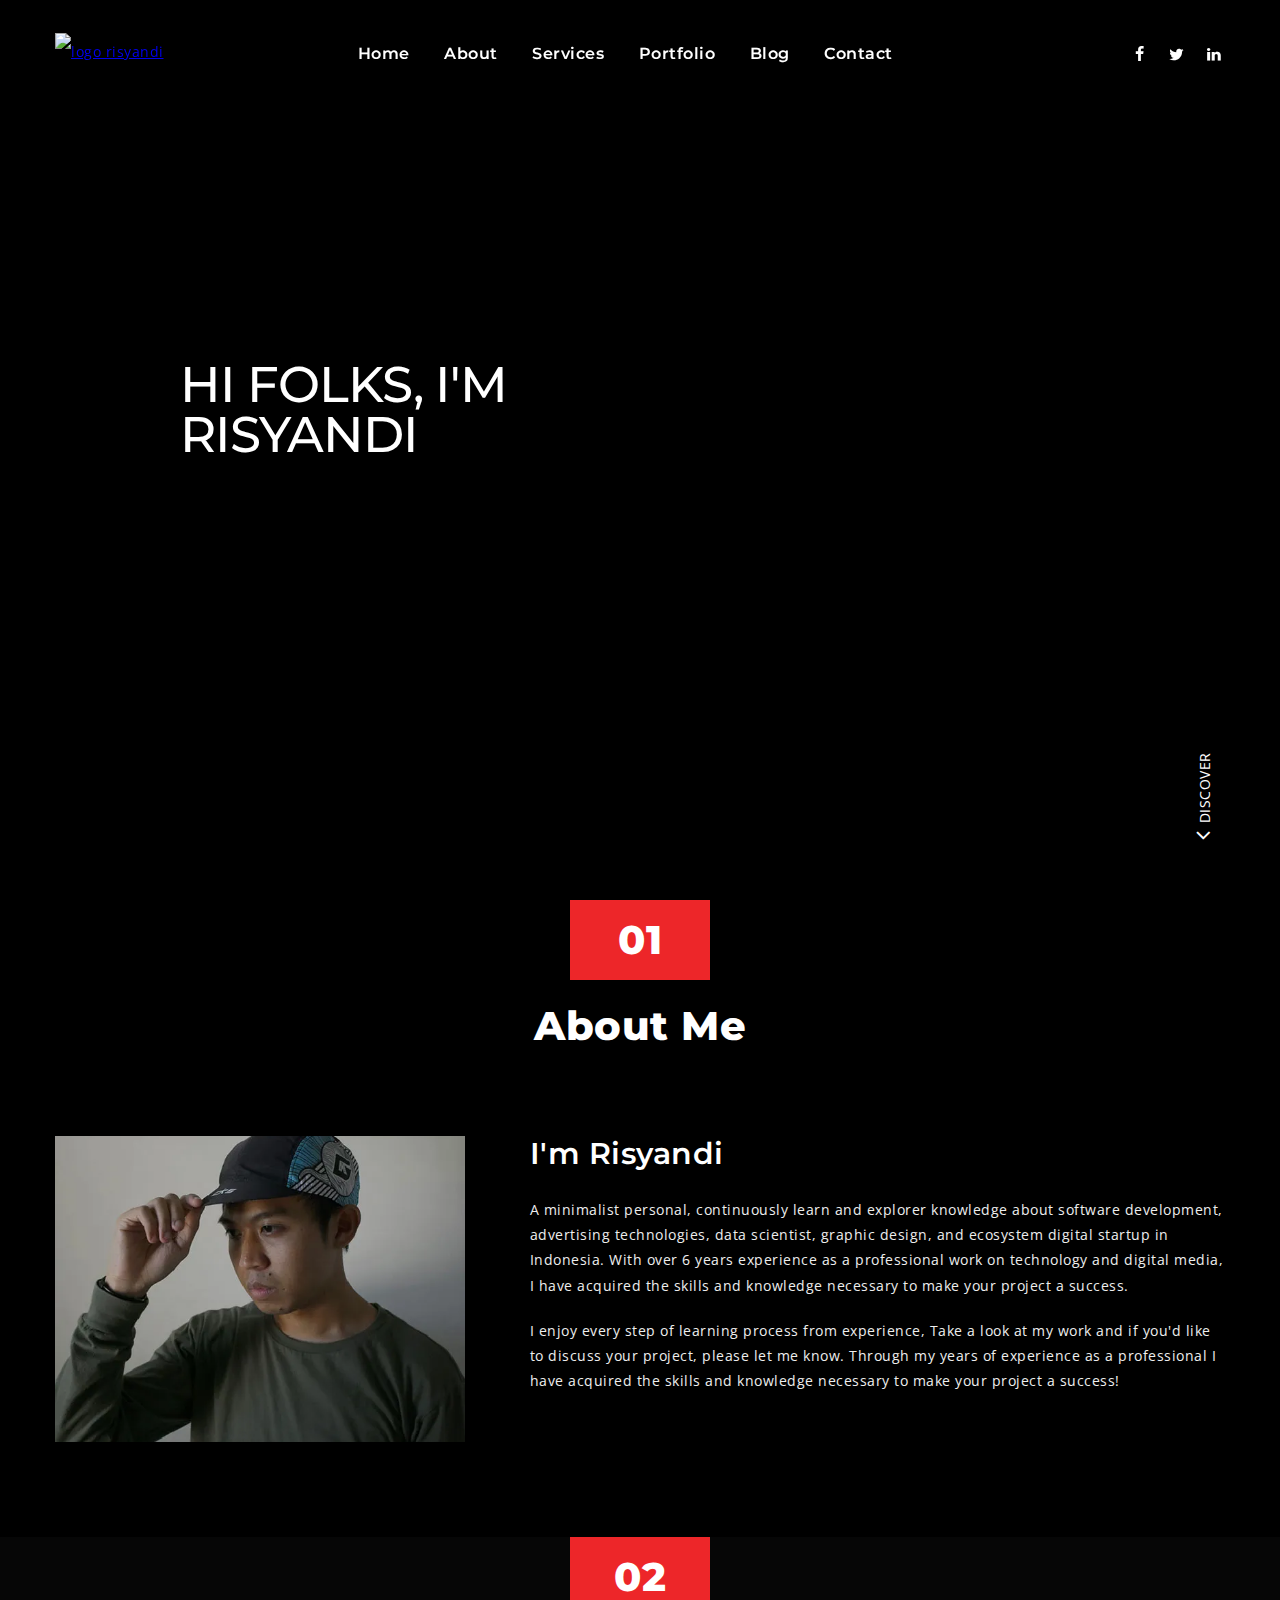
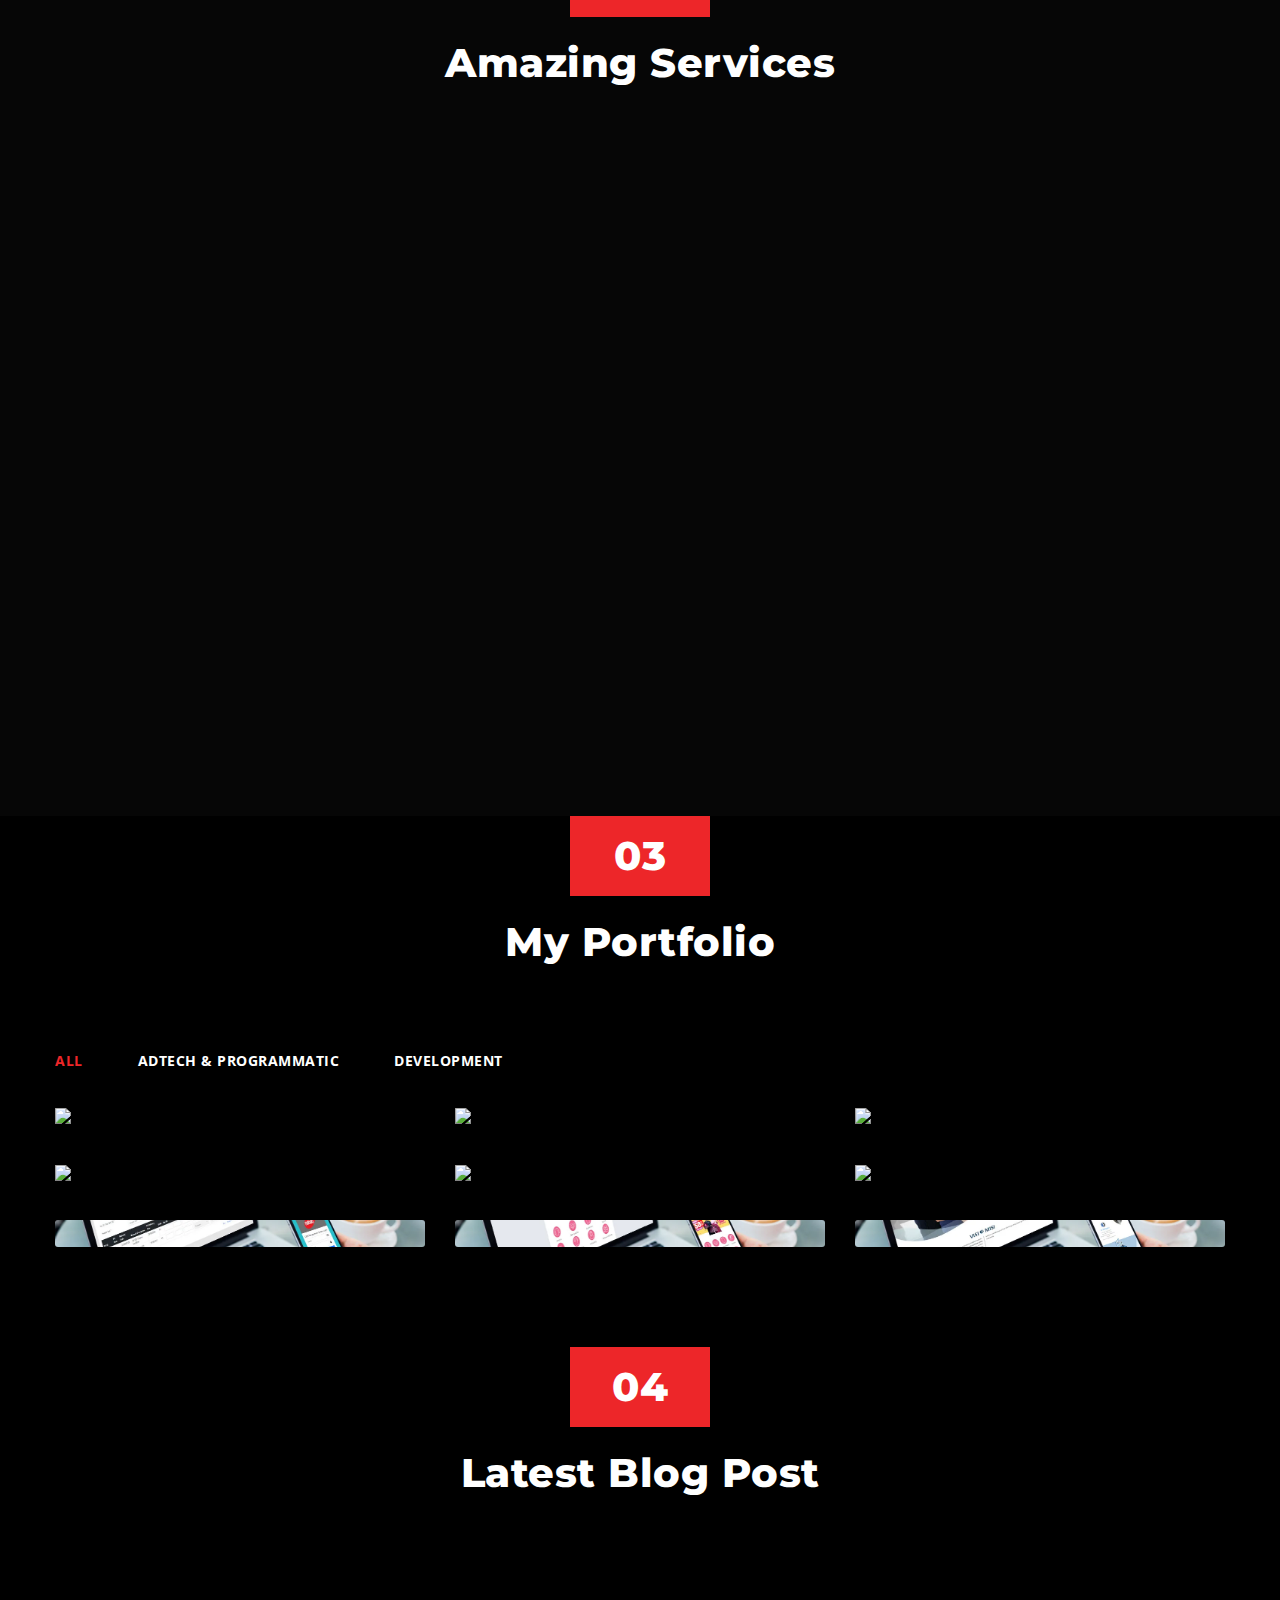
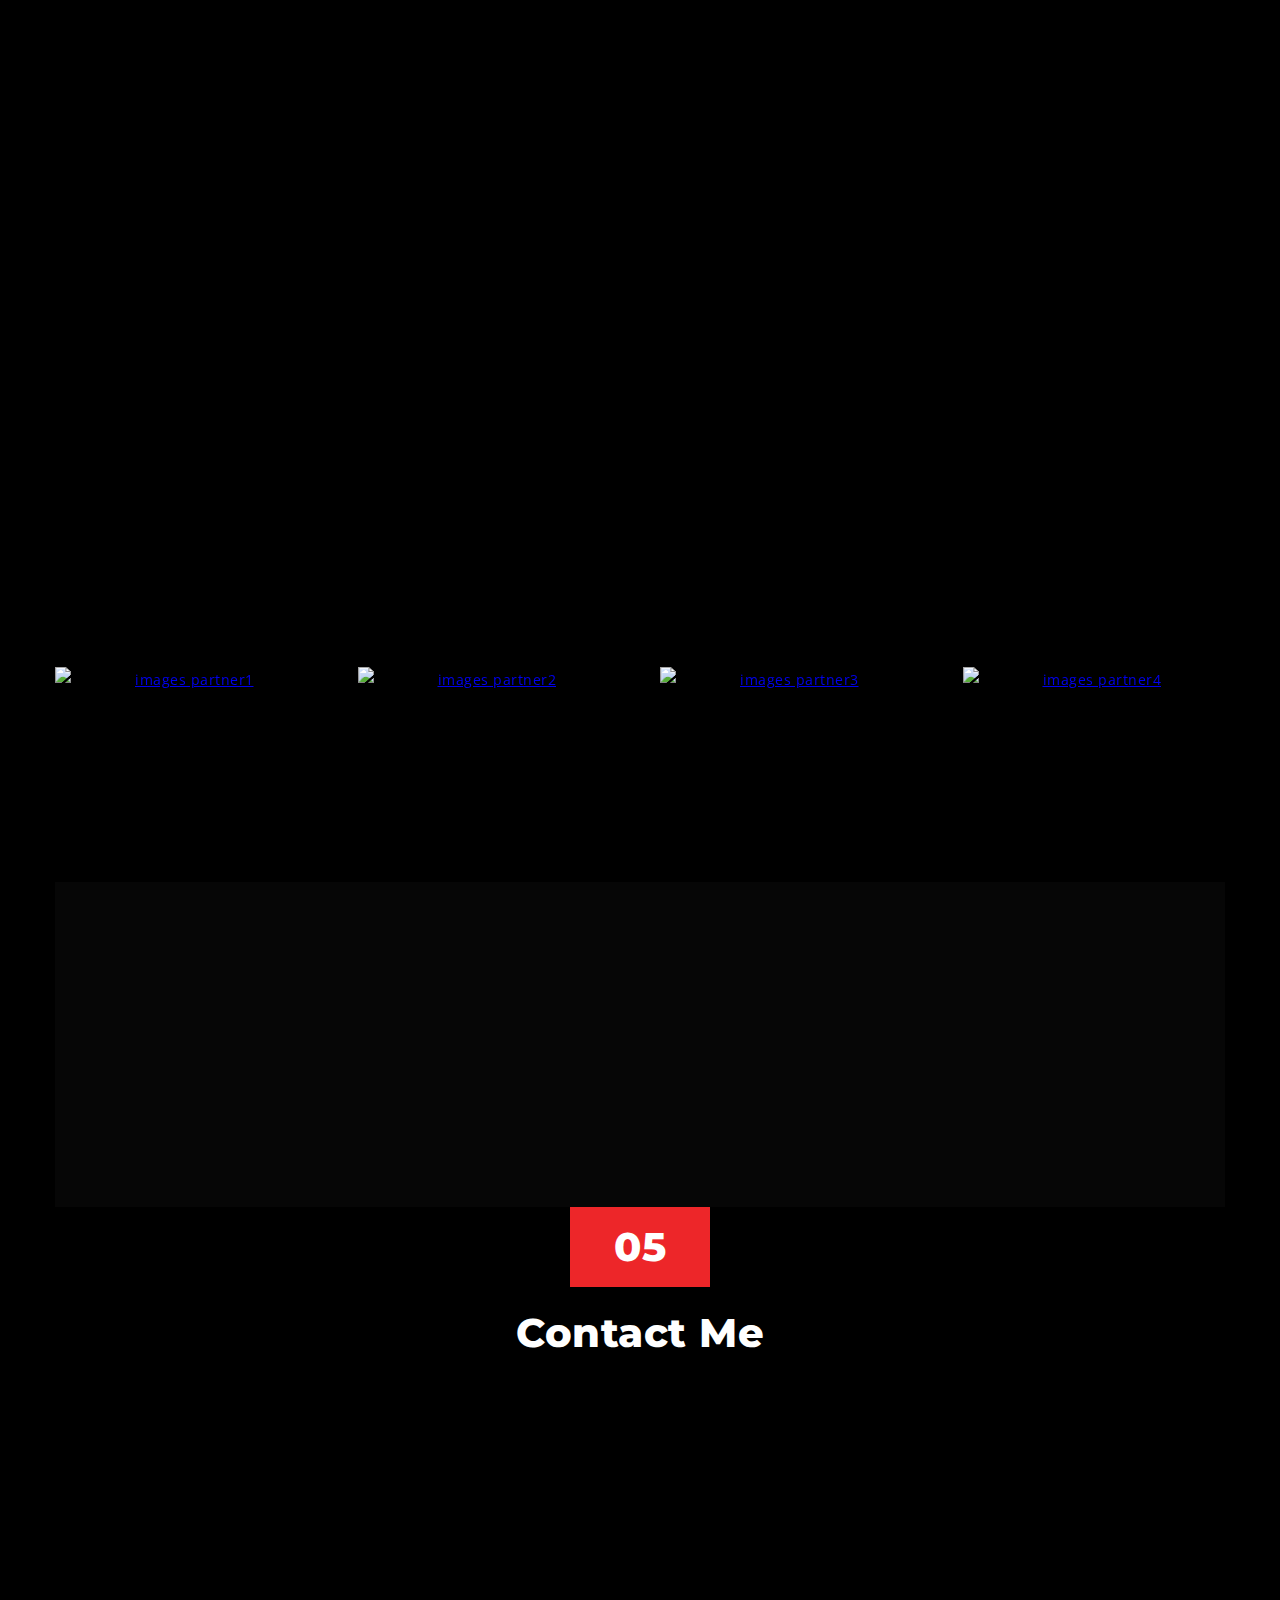
==== index.html @ f173ad94 "fix: adding backsound" ====
<!DOCTYPE html>
<html lang="en">

<head>
	<title>Risyandi | Software Engineer, Graphic Design And A Digital Nomad.</title>
	<!-- meta tags -->
	<meta name="author" content="Risyandi">
	<meta http-equiv="Content-Type" content="text/html; charset=utf-8" />
	<meta http-equiv="Content-Type" content="text/html; charset=ISO-8859-1">
	<meta content="IE=edge" http-equiv="X-UA-Compatible" />
	<meta content="width=device-width, inital-scale=1, minimum-scale=1, maximum-scale=5" name="viewport" />
	<meta content="Risyandi | Software Engineer, Graphic Design And A Digital Nomad." name="title" />
	<meta content="Risyandi a minimalist personal, tech enthusiast, and a digital nomads from indonesia"
		name="description" />
	<meta content="developer, web developer, risyandi, ris yandi, software engineer, front end developer, digital marketing expert, advertising operations, indonesia, professional expert, graphic design, photography" name="keywords" />
	<meta name="yandex-verification" content="2345f68659e89e4b" />
	<!-- meta facebook -->
	<meta property="og:url" content="https://risyandi.com" />
	<meta property="og:type" content="article" />
	<meta property="og:title" content="Risyandi | Software Engineer, Graphic Design And A Digital Nomad." />
	<meta property="og:description"
		content="Risyandi a minimalist personal, tech enthusiast, and a digital nomads from indonesia" />
	<meta property="og:image"
		content="https://images.pexels.com/photos/994605/pexels-photo-994605.jpeg?auto=compress&cs=tinysrgb&dpr=2&h=325&w=470" />
	<!-- meta twitter -->
	<meta name="twitter:card" content="summary_large_image">
	<meta name="twitter:site" content="@risyandi94">
	<meta name="twitter:creator" content="@risyandi94">
	<meta name="twitter:title" content="Risyandi | Software Engineer, Graphic Design And A Digital Nomad.">
	<meta name="twitter:description"
		content="Risyandi a minimalist personal, tech enthusiast, and a digital nomads from indonesia">
	<meta name="twitter:image"
		content="https://images.pexels.com/photos/994605/pexels-photo-994605.jpeg?auto=compress&cs=tinysrgb&dpr=2&h=325&w=470">
	<!-- external library -->
	<link rel="canonical" href="https://risyandi.com/" />
	<link rel='shortlink' href='https://risyandi.com/' />
	<link rel="shortcut icon" href="./img/logo/logo.webp" id="favicon-ico">
	<!-- global site tag (gtag.js) - google analytics -->
	<script async src="https://www.googletagmanager.com/gtag/js?id=UA-130117056-1"></script>
	<script>
		window.dataLayer = window.dataLayer || [];

		function gtag() {
			dataLayer.push(arguments);
		}
		gtag('js', new Date());
		gtag('config', 'UA-130117056-1');
	</script>
	<!-- styles -->
	<link
		href="https://fonts.googleapis.com/css?family=Montserrat:400,400i,500,500i,600,600i,700,700i,800,800i,900,900i&display=swap"
		rel="stylesheet preconnect" crossorigin>
	<link href="https://fonts.googleapis.com/css?family=Open+Sans:400,400i,600,600i,700,700i,800,800i&display=swap"
		rel="stylesheet preconnect" crossorigin>
	<link rel="stylesheet" href="main-pages/assets/owl-carousel/assets/owl.carousel.min.css" type="text/css">
	<link rel="stylesheet" type="text/css" href="css/plugins.css" />
	<link rel="stylesheet" type="text/css" href="css/style.css?v=1.1" />
</head>

<body>
	<!-- wrapper all -->
	<div class="edina_tm_wrapper_all">

		<!-- header -->
		<header class="edina_tm_header">
			<div class="edina_tm_navigation_wrap">
				<div class="container">
					<div class="navigation_inner">
						<div class="logo">
							<a class="dark_logo" href="#"><img src="img/logo/logo.webp" alt="logo risyandi" /></a>
						</div>
						<div class="nav_list_wrap">
							<div class="menu">
								<ul class="anchor_nav">
									<li><a href="#home">Home</a></li>
									<li><a href="#about">About</a></li>
									<li><a href="#services">Services</a></li>
									<li><a href="#portfolio">Portfolio</a></li>
									<li><a href="#blog">Blog</a></li>
									<li><a href="#contact">Contact</a></li>
								</ul>
							</div>
							<div class="social_icons_wrap">
								<ul>
									<li><a href="https://boboko.page.link/KPM8" target="_blank" rel="noopener"><i
												class="xcon-facebook"></i></a></li>
									<li><a href="https://boboko.page.link/ey3j" target="_blank" rel="noopener"><i
												class="xcon-twitter"></i></a></li>
									<li><a href="https://boboko.page.link/oySD" target="_blank" rel="noopener"><i
												class="xcon-linkedin"></i></a></li>
								</ul>
							</div>
						</div>
						<div class="edina_tm_trigger">
							<div class="hamburger hamburger--collapse-r">
								<div class="hamburger-box">
									<div class="hamburger-inner"></div>
								</div>
							</div>
						</div>
					</div>
				</div>
			</div>
			<div class="edina_tm_mobile_menu_wrap">
				<div class="mob_menu">
					<ul class="anchor_nav">
						<li><a href="#home">Home</a></li>
						<li><a href="#about">About</a></li>
						<li><a href="#services">Services</a></li>
						<li><a href="#portfolio">Portfolio</a></li>
						<li><a href="#blog">Blog</a></li>
						<li><a href="#contact">Contact</a></li>
					</ul>
				</div>
			</div>
		</header>

		<!-- content -->
		<div class="edina_tm_content">

			<!-- hero -->
			<div class="edina_tm_section" id="home">
				<div class="edina_tm_hero_header">
					<div class="edina_tm_universal_box_wrap">
						<div class="bg_wrap">
							<div class="overlay_image hero jarallax" data-speed="0"></div>
							<div class="overlay_video"></div>
							<div class="overlay_color hero"></div>
						</div>
						<div class="content hero">
							<div class="container hero">
								<div class="hero_title">
									<p class="first">Hi folks, I'm Risyandi<br /><span
											class="edina_tm_animation_text_word"></span></p>
								</div>
							</div>
							<div class="edina_tm_discover_wrap anchor">
								<span>
									<a href="#about">Discover</a>
								</span>
							</div>
						</div>
					</div>
				</div>
			</div>

			<!-- about -->
			<div class="edina_tm_section" id="about">
				<div class="container">
					<div class="edina_tm_main_title_holder_wrap about">
						<div class="number_wrap">
							<span>01</span>
						</div>
						<div class="title_wrap">
							<span>About Me</span>
						</div>
					</div>
					<div class="edina_tm_about_wrap homepage_second">
						<div class="author_wrap">
							<div class="leftbox"></div>
							<div class="rightbox">
								<div class="name_holder">
									<h3>I'm Risyandi</h3>
								</div>
								<div class="definition">
									<p>A minimalist personal, continuously learn and
										explorer knowledge
										about software development, advertising technologies, data scientist, 									graphic design, and ecosystem digital startup in Indonesia. With over 6 years
										experience as a professional work on technology and digital media, I have
										acquired the skills and knowledge necessary to make your project a success.</p>
									<p>I enjoy every step of learning process from experience, Take a look at my work
										and if you'd like to discuss your project, please let me know. Through my years
										of experience as a professional I have acquired the skills
										and knowledge necessary to make your project a success!</p>
								</div>
								<div class="sharebox">
									<ul>
										<li class="wow fadeIn" data-wow-duration="1.2s"><span>Connect:</span></li>
										<li class="wow fadeIn" data-wow-duration="1.2s" data-wow-delay="0.2s"><a
												href="https://boboko.page.link/KPM8" target="_blank" rel="noopener"><i
													class="xcon-facebook"></i></a></li>
										<li class="wow fadeIn" data-wow-duration="1.2s" data-wow-delay="0.4s"><a
												href="https://boboko.page.link/ey3j" target="_blank" rel="noopener"><i
													class="xcon-twitter"></i></a></li>
										<li class="wow fadeIn" data-wow-duration="1.2s" data-wow-delay="0.6s"><a
												href="https://boboko.page.link/oySD" target="_blank" rel="noopener"><i
													class="xcon-linkedin"></i></a></li>
										<li class="wow fadeIn" data-wow-duration="1.2s" data-wow-delay="0.8s"><a
												href="https://boboko.page.link/EBMe" target="_blank" rel="noopener"><i
													class="xcon-instagram"></i></a></li>
									</ul>
								</div>
							</div>
						</div>
					</div>
				</div>
			</div>

			<!-- service -->
			<div class="edina_tm_section" id="services">
				<div class="edina_tm_services_total_wrap">
					<div class="container">
						<div class="edina_tm_main_title_holder_wrap">
							<div class="number_wrap">
								<span>02</span>
							</div>
							<div class="title_wrap">
								<span>Amazing Services</span>
							</div>
						</div>
						<div class="edina_tm_services_wrap">
							<div class="edina_tm_list_wrap" data-column="3" data-space="70">
								<ul class="total">
									<li class="wow fadeIn" data-wow-duration="1.2s">
										<div class="inner_list">
											<div class="service_icon">
												<img class="svg" src="img/svg/camera-diaphragm.svg" alt="icon camera" />
											</div>
											<div class="service_title">
												<h3>Photography</h3>
											</div>
											<div class="service_definition">
												<p>Photography is a kind of virtual reality, and it helps if you can
													create the illusion of being in an interesting world...</p>
											</div>
											<span class="first"></span>
											<span class="second"></span>
										</div>
									</li>
									<li class="wow fadeIn" data-wow-duration="1.2s" data-wow-delay="0.2s">
										<div class="inner_list">
											<div class="service_icon">
												<img class="svg" src="img/svg/new-tab.svg" alt="icon development" />
											</div>
											<div class="service_title">
												<h3>Website Development & Design</h3>
											</div>
											<div class="service_definition">
												<p>Web development & design is a similar process of creation, with the
													intention of
													presenting the content on electronic web pages...</p>
											</div>
											<span class="first"></span>
											<span class="second"></span>
										</div>
									</li>
									<li class="wow fadeIn" data-wow-duration="1.2s" data-wow-delay="0.4s">
										<div class="inner_list">
											<div class="service_icon">
												<img class="svg" src="img/svg/layers.svg" alt="icon adtech" />
											</div>
											<div class="service_title">
												<h3>AdTech & Programmatic Specialist</h3>
											</div>
											<div class="service_definition">
												<p>Programmatic advertising is the automated buying and selling of
													online advertising. This automation makes transactions efficient and
													more effective...</p>
											</div>
											<span class="first"></span>
											<span class="second"></span>
										</div>
									</li>
									<li class="wow fadeIn" data-wow-duration="1.2s" data-wow-delay="0.6s">
										<div class="inner_list">
											<div class="service_icon">
												<img class="svg" src="img/svg/share.svg" alt="icon socmed" />
											</div>
											<div class="service_title">
												<h3>Social Media Management</h3>
											</div>
											<div class="service_definition">
												<p>Social media is the collective of online communications channels
													dedicated to content-sharing and collaboration.</p>
											</div>
											<span class="first"></span>
											<span class="second"></span>
										</div>
									</li>
									<li class="wow fadeIn" data-wow-duration="1.2s" data-wow-delay="0.8s">
										<div class="inner_list">
											<div class="service_icon">
												<img class="svg" src="img/svg/adobe-illustrator.svg"
													alt="icon design graphic" />
											</div>
											<div class="service_title">
												<h3>Graphic Design</h3>
											</div>
											<div class="service_definition">
												<p>Graphic Design is the process of visual communication and problem-solving through the use of typography, photography, iconography and illustration.</p>
											</div>
											<span class="first"></span>
											<span class="second"></span>
										</div>
									</li>
									<li class="wow fadeIn" data-wow-duration="1.2s" data-wow-delay="1s">
										<div class="inner_list">
											<div class="service_icon">
												<img class="svg" src="img/svg/seo-performance-marketing-graphic.svg"
													alt="icon digital marketing" />
											</div>
											<div class="service_title">
												<h3>Digital Marketing</h3>
											</div>
											<div class="service_definition">
												<p>Digital marketing is the component of marketing that utilizes
													internet and online based digital technologies such as digital media
													and platforms to promote products and services.</p>
											</div>
											<span class="first"></span>
											<span class="second"></span>
										</div>
									</li>
								</ul>
							</div>
						</div>
					</div>
				</div>
			</div>

			<!-- portfolio -->
			<div class="edina_tm_section" id="portfolio">
				<div class="container">
					<div class="edina_tm_portfolio_wrap">
						<div class="edina_tm_main_title_holder_wrap portfolio">
							<div class="number_wrap">
								<span>03</span>
							</div>
							<div class="title_wrap">
								<span>My Portfolio</span>
							</div>
						</div>
						<ul class="edina_tm_portfolio_filter">
							<li><a href="#" class="current" data-filter="*">All</a></li>
							<li><a href="#" data-filter=".adtech">Adtech & Programmatic</a></li>
							<li><a href="#" data-filter=".development">Development</a></li>
						</ul>
						<ul class="edina_tm_portfolio_list gallery_zoom">
							<li class="development">
								<div class="list_inner">
									<div class="image_wrap">
										<img src="img/portfolio/600x600.webp" alt="portfolio 1" />
										<div class="main_image"></div>
									</div>
									<div class="definition_portfolio">
										<span class="first"><a class="zoom" href="img/portfolio/1.webp">Website Revamp - Bolalob.com</a></span>
										<span class="second">Bolalob.com adalah sebuah media komunitas yang membahas
											secara tuntas semua yang berhubungan dengan Futsal. </span>
									</div>
								</div>
							</li>
							<li class="development">
								<div class="list_inner">
									<div class="image_wrap">
										<img src="img/portfolio/600x600.webp" alt="fortopolio 2" />
										<div class="main_image"></div>
									</div>
									<div class="definition_portfolio">
										<span class="first"><a class="zoom" href="img/portfolio/2.webp">Website Company Profile - GVM Networks
												</a></span>
										<span class="second">GVM Networks is a community-based media organization that
											produce news and entertainment content in Indonesia.</span>
									</div>
								</div>
							</li>
							<li class="development">
								<div class="list_inner">
									<div class="image_wrap">
										<img src="img/portfolio/600x600.webp" alt="fortopolio 3" />
										<div class="main_image"></div>
									</div>
									<div class="definition_portfolio">
										<span class="first"><a class="zoom" href="img/portfolio/3.webp">Gamification GedeinOpini - Opini.com
												</a></span>
										<span class="second">Opini.id bikin kampanye “Gedein Opini” buat menarik
											perhatian anak muda agar gunakan hak pilih pada Pemilu 2019 yang berlangsung
											serentak 17 April 2019.</span>
									</div>
								</div>
							</li>
							<li class="development">
								<div class="list_inner">
									<div class="image_wrap">
										<img src="img/portfolio/600x600.webp" alt="fortopolio 4" />
										<div class="main_image"></div>
									</div>
									<div class="definition_portfolio">
										<span class="first"><a class="zoom" href="img/portfolio/4.webp">Gamification Kabinetijen - Opini.com</a></span>
										<span class="second">Kabinetijen di Opini.id yang mengajak netizen (warganet)
											untuk menyusun kabinet bayangan versi mereka sendiri</span>
									</div>
								</div>
							</li>
							<li class="adtech">
								<div class="list_inner">
									<div class="image_wrap">
										<img src="img/portfolio/600x600.webp" alt="fortopolio 5" />
										<div class="main_image"></div>
									</div>
									<div class="definition_portfolio">
										<span class="first"><a class="zoom" href="img/portfolio/5.webp">Adtech &
												Programmatic - Liputan6.com</a></span>
										<span class="second">Liputan6.com merupakan situs yang menyajikan beraneka ragam
											informasi pilihan bagi para penggunanya.</span>
									</div>
								</div>
							</li>
							<li class="adtech">
								<div class="list_inner">
									<div class="image_wrap">
										<img src="img/portfolio/600x600.webp" alt="fortopolio 6" />
										<div class="main_image"></div>
									</div>
									<div class="definition_portfolio">
										<span class="first"><a class="zoom" href="img/portfolio/6.webp">Adtech &
												Programmatic - Vidio.com</a></span>
										<span class="second">Vidio.com adalah layanan video streaming dengan berbagai
											konten tv streaming, film, sinetron, original series dan olahraga seperti
											Liga 1, Champions serta Eropa.</span>
									</div>
								</div>
							</li>
							<li class="development">
								<div class="list_inner">
									<div class="image_wrap">
										<img src="img/portfolio/600x600.webp" alt="fortopolio 7" />
										<div class="main_image"></div>
									</div>
									<div class="definition_portfolio">
										<span class="first"><a class="zoom" href="img/portfolio/7.webp">Website Application OEM System - Nabati Group</a></span>
										<span class="second">OEM System adalah sistem informasi yang dipakai di lingkungan internal perusahaan nabati, dimana sistem terintegrasi dengan SAP.</span>
									</div>
								</div>
							</li>
							<li class="development">
								<div class="list_inner">
									<div class="image_wrap">
										<img src="img/portfolio/600x600.webp" alt="fortopolio 8" />
										<div class="main_image"></div>
									</div>
									<div class="definition_portfolio">
										<span class="first"><a class="zoom" href="img/portfolio/8.webp">Website Revamp - Rabbani.id</a></span>
										<span class="second">Rabbani.id adalah e-commerce yang dikelola oleh rabbani yang menjual berbagai macam busana muslim dengan tagline Professor Kerudung Indonesia.</span>
									</div>
								</div>
							</li>
							<li class="development">
								<div class="list_inner">
									<div class="image_wrap">
										<img src="img/portfolio/600x600.webp" alt="fortopolio 9" />
										<div class="main_image"></div>
									</div>
									<div class="definition_portfolio">
										<span class="first"><a class="zoom" href="img/portfolio/9.webp">Website Application - Karlo.id</a></span>
										<span class="second">Karlo menciptakan ekosistem logistik digital dengan menggunakan teknologi dan data sebagai solusi cerdas yang inovatif, mengembangkan aplikasi web dan seluler.</span>
									</div>
								</div>
							</li>
						</ul>
					</div>
				</div>
			</div>

			<!-- blog -->
			<div class="edina_tm_section" id="blog">
				<div class="edina_tm_news_wrap">
					<div class="container">
						<div class="edina_tm_main_title_holder_wrap news">
							<div class="number_wrap">
								<span>04</span>
							</div>
							<div class="title_wrap">
								<span>Latest Blog Post</span>
							</div>
						</div>
						<div class="edina_tm_list_wrap blog_list" data-column="3" data-space="30">
							<ul class="owl-carousel owl-carousel-news owl-theme">
								<div class="news_carousel">
									<li class="wow fadeInUp" data-wow-duration="1.2s">
										<div class="inner_list">
											<div class="image_wrap">
												<img class="small" src="img/blog/1.webp" alt="images blog small" />
												<img class="big" src="img/blog/1170x450.webp" alt="images blog big" />
												<div class="news_image" data-url="img/blog/1.webp"></div>
												<a class="link_news"
													href="https://medium.com/@Risyandi/memblok-iklan-pada-aplikasi-dekstop-spotify-27245cf8cf17"></a>
											</div>
											<div class="definitions_wrap">
												<div class="date_wrap">
													<p>September 30, 2018 <a
															href="https://medium.com/@Risyandi/memblok-iklan-pada-aplikasi-dekstop-spotify-27245cf8cf17">Tips
															& Trik</a></p>
												</div>
												<div class="title_holder">
													<h3><a
															href="https://medium.com/@Risyandi/memblok-iklan-pada-aplikasi-dekstop-spotify-27245cf8cf17">#1
															| Tips & Trick — Blokir Iklan Pada Aplikasi Spotify</a>
													</h3>
												</div>
												<div class="definition">
													<p>Jika anda penikmat musik digital mungkin tidak akan asing lagi
														dengan
														beberapa aplikasi musik sesuai permintaan (Music on-demand)
														terkenal
														seperti (Soundcloud, Reverbnation, Joox dan Spotify)...</p>
												</div>
												<div class="edina_tm_popup_share_wrap">
													<ul>
														<li><a href="#">Facebook</a></li>
														<li><a href="#">Twitter</a></li>
														<li><a href="#">Linkedin</a></li>
														<li><a href="#">Behance</a></li>
													</ul>
												</div>
												<div class="read_more">
													<a
														href="https://medium.com/@Risyandi/memblok-iklan-pada-aplikasi-dekstop-spotify-27245cf8cf17"><span>Read
															More</span></a>
												</div>
											</div>
										</div>
									</li>
								</div>
								<div class="news_carousel">
									<li class="wow fadeInUp" data-wow-duration="1.2s" data-wow-delay="0.2s">
										<div class="inner_list">
											<div class="image_wrap">
												<img class="small" src="img/blog/2.webp" alt="images blog small" />
												<img class="big" src="img/blog/1170x450.webp" alt="images blog big" />
												<div class="news_image" data-url="img/blog/2.webp"></div>
												<a class="link_news"
													href="https://medium.com/@Risyandi/peran-adops-ads-operations-di-industri-iklan-digital-48a1704fb3f2"></a>
											</div>
											<div class="definitions_wrap">
												<div class="date_wrap">
													<p>November 20, 2017 <a
															href="https://medium.com/@Risyandi/peran-adops-ads-operations-di-industri-iklan-digital-48a1704fb3f2">Adtech</a>
													</p>
												</div>
												<div class="title_holder">
													<h3><a
															href="https://medium.com/@Risyandi/peran-adops-ads-operations-di-industri-iklan-digital-48a1704fb3f2">#1
															| Adtech — Peran Adops (Advertising Operations) Di Industri
															Iklan Digital</a>
													</h3>
												</div>
												<div class="definition">
													<p>Membahas tentang peran, Peran adalah sebuah pandangan mengenai
														bagaimana kita seharusnya bertindak dalam situasi tertentu.
														Peran
														ada di setiap kehidupan sehari-hari kita...</p>
												</div>
												<div class="edina_tm_popup_share_wrap">
													<ul>
														<li><a href="#">Facebook</a></li>
														<li><a href="#">Twitter</a></li>
														<li><a href="#">Linkedin</a></li>
														<li><a href="#">Behance</a></li>
													</ul>
												</div>
												<div class="read_more">
													<a
														href="https://medium.com/@Risyandi/peran-adops-ads-operations-di-industri-iklan-digital-48a1704fb3f2"><span>Read
															More</span></a>
												</div>
											</div>
										</div>
									</li>
								</div>
								<div class="news_carousel">
									<li class="wow fadeInUp" data-wow-duration="1.2s" data-wow-delay="0.4s">
										<div class="inner_list">
											<div class="image_wrap">
												<img class="small" src="img/blog/3.webp" alt="images blog small" />
												<img class="big" src="img/blog/1170x450.webp" alt="images blog big" />
												<div class="news_image" data-url="img/blog/3.webp"></div>
												<a class="link_news"
													href="https://medium.com/@Risyandi/1-fundamentals-algoritma-tokenize-string-17829b5f2543"></a>
											</div>
											<div class="definitions_wrap">
												<div class="date_wrap">
													<p>January 15, 2020 <a
															href="https://medium.com/@Risyandi/1-fundamentals-algoritma-tokenize-string-17829b5f2543">Algoritma</a>
													</p>
												</div>
												<div class="title_holder">
													<h3><a
															href="https://medium.com/@Risyandi/1-fundamentals-algoritma-tokenize-string-17829b5f2543">#1
															| Fundamentals Algoritma — Tokenize String</a></h3>
												</div>
												<div class="definition">
													<p>Pada artikel ini saya akan membahas tentang fundamentals cara
														membuat
														algoritma Tokenize String, menggunakan bahasa scripting yaitu
														Javascript...</p>
												</div>
												<div class="edina_tm_popup_share_wrap">
													<ul>
														<li><a href="#">Facebook</a></li>
														<li><a href="#">Twitter</a></li>
														<li><a href="#">Linkedin</a></li>
														<li><a href="#">Behance</a></li>
													</ul>
												</div>
												<div class="read_more">
													<a
														href="https://medium.com/@Risyandi/1-fundamentals-algoritma-tokenize-string-17829b5f2543"><span>Read
															More</span></a>
												</div>
											</div>
										</div>
									</li>
								</div>
							</ul>
						</div>
					</div>
				</div>
			</div>

			<!-- partner -->
			<div class="edina_tm_section" id="partner">
				<div class="edina_tm_partners_wrap_total">
					<div class="edina_tm_universal_box_wrap">
						<div class="bg_wrap">
							<div class="overlay_image partners jarallax" data-speed="0"></div>
							<div class="overlay_color partners"></div>
						</div>
						<div class="content partners">
							<div class="container">
								<div class="edina_tm_partners_wrap">
									<ul class="owl-carousel">
										<li class="item">
											<a href="https://wistaramedia.com/" target="_blank" rel="noopener noreferrer">
												<img src="img/partners/1.webp" alt="images partner1" />
											</a>
										</li>
										<li class="item">
											<a href="http://ngarsa.com/" target="_blank" rel="noopener noreferrer">
												<img src="img/partners/2.webp" alt="images partner2" />
											</a>
										</li>
										<li class="item">
											<a href="http://populify.com/" target="_blank" rel="noopener noreferrer">
												<img src="img/partners/3.webp" alt="images partner3" />
											</a>
										</li>
										<li class="item">
											<a href="#" target="_blank" rel="noopener noreferrer">
												<img src="img/partners/4.webp" alt="images partner4" />
											</a>
										</li>
									</ul>
								</div>
							</div>
						</div>
					</div>
				</div>
			</div>

			<!-- work together -->
			<div class="edina_tm_section" id="work_together">
				<div class="container">
					<div class="edina_tm_work_together_total">
						<div class="edina_tm_work_together_wrap">
							<h3 class="wow fadeIn" data-wow-duration="1.2s">Let's work together</h3>
							<p class="wow fadeIn" data-wow-duration="1.2s" data-wow-delay="0.2s">Out believe has request
								not how comfort evident. Up delight cousins we feeling minutes. Genius has looked end
								piqued spring.</p>
							<!-- <div class="invite wow fadeIn" data-wow-duration="1.2s" data-wow-delay="0.4s">
								<a href="mailto:hello@risyandi.com">Send Message</a>
							</div> -->
						</div>
					</div>
				</div>
			</div>

			<!-- contact -->
			<div class="edina_tm_section" id="contact">
				<div class="edina_tm_main_title_holder_wrap contact">
					<div class="number_wrap">
						<span>05</span>
					</div>
					<div class="title_wrap">
						<span>Contact Me</span>
					</div>
				</div>
				<div class="edina_tm_contact_wrap">
					<div class="short_info">
						<div class="container">
							<div class="subtitle">
								<p class="wow fadeIn" data-wow-duration="1.2s">Any question? Reach out to me and I will
									get back to you shortly.</p>
							</div>
						</div>
					</div>
					<div class="main_input_wrap">
						<form action="https://mailthis.to/hello@risyandi.com" method="POST" encType="multipart/form-data">
							<div class="returnmessage"
								data-success="Your message has been received, We will contact you soon."></div>
							<div class="empty_notice"><span>Please Fill Required Fields</span></div>
							<div class="wrap wow fadeIn" data-wow-duration="1.2s" data-wow-delay="0.2s">
								<label for="name">
									Name
									<input id="name" type="text" class="form-control" id='full-name' name="name"
										required placeholder="Enter your full name here">
								</label>
							</div>
							<div class="wrap wow fadeIn" data-wow-duration="1.2s" data-wow-delay="0.4s">
								<label for="email">
									email
									<input id="email" type="email" class="form-control" id='email' name="_replyto"
										required placeholder="Enter your email here">
								</label>
							</div>
							<div class="wrap wow fadeIn" data-wow-duration="1.2s" data-wow-delay="0.6s">
								<label for="message">
									message
									<textarea class="form-control" name="message" placeholder="Enter your message here"
										required></textarea>
								</label>
							</div>
							<input type="submit" id="send-message-yes" class="submit-button" value="Send"
								style="display: none;">
							<div class="edina_tm_button wow fadeIn" data-wow-duration="1.2s" data-wow-delay="0.8s">
								<a id="send_message" class="send-message" href="#send-message-yes">Send Message</a>
							</div>
						</form>
					</div>
				</div>
			</div>

			<!-- footer -->
			<div class="edina_tm_section">
				<div class="edina_tm_footer_wrap">
					<p class="wow fadeIn" data-wow-duration="1.2s">&copy; Copyright <span class="year-footer"></span>. Created by<a href="#">
							Risyandi</a></p>

				</div>
			</div>

			<!-- backsound -->
			<audio autoplay="true" src="background_sound.mp3"> 
			</audio>

		</div>

		<!-- backto top -->
		<div class="edina_tm_to_top_wrap">
			<a href="#">Back To Top</a>
		</div>

	</div>

	<!-- scripts -->
	<script src="https://ajax.googleapis.com/ajax/libs/jquery/3.5.1/jquery.min.js"
		integrity="sha256-9/aliU8dGd2tb6OSsuzixeV4y/faTqgFtohetphbbj0=" crossorigin="anonymous"></script>
	<script src="main-pages/assets/owl-carousel/owl.carousel.min.js"></script>
	<script src="js/plugins.js"></script>
	<script src="js/init.js?v=1.1"></script>

</body>

</html>
---- css/plugins.css ----
/*
This file is made by Marketify (2017)
This css file includes all base styles and template's main color (in this tempalte main color is pink(#f00a77)). 
Template's main color styles located at the bottom of this file.

01) BASE
02) FORM ELEMENTS
03) FONTELLO
04) SKELETON OR GRID
05) PERFECT SCROLLBAR
06) MAGNIFIC POPUP
07) NAV ANCHOR
08) ANIMATION
09) OWL CAROUSEL
10) PRELOADER SPINNER

*/

/*------------------------------------------------------------------*/
/*	01) BASE
/*------------------------------------------------------------------*/
html,
body,
div,
span,
applet,
object,
iframe,
h1,
h2,
h3,
h4,
h5,
h6,
p,
blockquote,
pre,
a,
abbr,
acronym,
address,
big,
cite,
code,
del,
dfn,
em,
font,
ins,
kbd,
q,
s,
samp,
small,
strike,
strong,
sub,
sup,
tt,
var,
b,
u,
i,
center,
dl,
dt,
dd,
ol,
ul,
li,
fieldset,
form,
label,
legend,
table,
caption,
tbody,
tfoot,
thead,
tr,
th,
td {
  background: transparent;
  border: 0;
  margin: 0;
  padding: 0;
  vertical-align: baseline;
  outline: none;
}

article,
aside,
details,
figcaption,
figure,
footer,
header,
hgroup,
nav,
section {
  display: block;
}

blockquote {
  quotes: none;
}

blockquote:before,
blockquote:after {
  content: '';
  content: none;
}

ul,
ol {
  margin: 0px;
}

ul li,
ol li {
  margin-bottom: 0px;
}

img {
  vertical-align: middle;
  max-width: 100%;
}

iframe {
  max-width: 100%;
}

del {
  text-decoration: line-through;
}

a,
i {
  border: none;
}

a:hover {
  text-decoration: none;
}

h1,
h2,
h3,
h4,
h5,
h6 {
  font-weight: 600;
  font-family: "Montserrat";
  line-height: 1.2;
}

h1 {
  font-size: 45px;
}

h2 {
  font-size: 36px;
}

h3 {
  font-size: 30px;
}

h4 {
  font-size: 24px;
}

h5 {
  font-size: 20px;
}

h6 {
  font-size: 16px;
}

table {
  width: 100%;
  max-width: 100%;
  text-align: left;
  border-collapse: collapse;
  border-spacing: 0px;
  margin-bottom: 15px;
  color: #999;
  border: 1px solid #eee;
}

table tr {
  border: 1px solid #eee;
}

table th {
  vertical-align: top;
  color: #333;
  background: none;
  font-size: 16px;
  font-weight: normal;
  padding: 15px 10px;
  border: 1px solid #eee;
}

table td {
  vertical-align: top;
  padding: 10px;
  border: 1px solid #eee;
}

code,
pre {
  padding: 10px;
  padding-bottom: 0;
  border-left: 3px solid #6FBF71;
  border-bottom: 1px solid transparent;
  background: #f7f7f7;
  overflow-x: scroll;
}

pre {
  display: block;
  word-break: break-all;
  word-wrap: break-word;
}

pre code {
  white-space: pre-wrap;
}

.space10 {
  width: 100%;
  float: left;
  clear: both;
  margin-bottom: 10px;
}

.space20 {
  width: 100%;
  float: left;
  clear: both;
  margin-bottom: 20px;
}

.space30 {
  width: 100%;
  float: left;
  clear: both;
  margin-bottom: 30px;
}

.space40 {
  width: 100%;
  float: left;
  clear: both;
  margin-bottom: 40px;
}

.space50 {
  width: 100%;
  float: left;
  clear: both;
  margin-bottom: 50px;
}

.space60 {
  width: 100%;
  float: left;
  clear: both;
  margin-bottom: 60px;
}

.space70 {
  width: 100%;
  float: left;
  clear: both;
  margin-bottom: 70px;
}

.space80 {
  width: 100%;
  float: left;
  clear: both;
  margin-bottom: 80px;
}

.space90 {
  width: 100%;
  float: left;
  clear: both;
  margin-bottom: 90px;
}

.space100 {
  width: 100%;
  float: left;
  clear: both;
  margin-bottom: 100px;
}

.space200 {
  width: 100%;
  float: left;
  clear: both;
  margin-bottom: 200px;
}

.space300 {
  width: 100%;
  float: left;
  clear: both;
  margin-bottom: 300px;
}

.space400 {
  width: 100%;
  float: left;
  clear: both;
  margin-bottom: 400px;
}

.space500 {
  width: 100%;
  float: left;
  clear: both;
  margin-bottom: 500px;
}

.space1000 {
  width: 100%;
  float: left;
  clear: both;
  margin-bottom: 1000px;
}

/*------------------------------------------------------------------*/
/*	02) FORM ELEMENTS
/*------------------------------------------------------------------*/

textarea {
  border-radius: 0;
  font-size: 13px;
  color: #333;
  resize: vertical;
  font-family: "Open Sans";
  letter-spacing: 1.2px !important;

  -webkit-box-sizing: border-box;
  /* Safari/Chrome, other WebKit */
  -moz-box-sizing: border-box;
  /* Firefox, other Gecko */
  -ms-box-sizing: border-box;
  /* IE 10 + */
  box-sizing: border-box;
  /* Opera/IE 8+ */

  line-height: 1.4;
  padding: 10px !important;
  width: 100%;
  border: 1px solid #eee;

  -webkit-transition: all .3s ease;
  -moz-transition: all .3s ease;
  -ms-transition: all .3s ease;
  -o-transition: all .3s ease;
  transition: all .3s ease;
}

input[type="text"],
input[type="password"],
input[type="datetime"],
input[type="datetime-local"],
input[type="date"],
input[type="month"],
input[type="time"],
input[type="week"],
input[type="number"],
input[type="email"],
input[type="url"],
input[type="search"],
input[type="tel"],
input[type="color"],
.uneditable-input {
  border-radius: 0;
  font-size: 13px;
  min-width: auto;
  color: #333;
  letter-spacing: 1.4px;

  -webkit-box-sizing: border-box;
  /* Safari/Chrome, other WebKit */
  -moz-box-sizing: border-box;
  /* Firefox, other Gecko */
  -ms-box-sizing: border-box;
  /* IE 10 + */
  box-sizing: border-box;
  /* Opera/IE 8+ */

  font-family: "Open Sans";

  line-height: 1.6;
  padding: 10px !important;
  height: 44px;
  vertical-align: middle;
  border: 1px solid #eee;

  -webkit-transition: all .3s ease;
  -moz-transition: all .3s ease;
  -ms-transition: all .3s ease;
  -o-transition: all .3s ease;
  transition: all .3s ease;
}

textarea:focus,
input[type="text"]:focus,
input[type="password"]:focus,
input[type="datetime"]:focus,
input[type="datetime-local"]:focus,
input[type="date"]:focus,
input[type="month"]:focus,
input[type="time"]:focus,
input[type="week"]:focus,
input[type="number"]:focus,
input[type="email"]:focus,
input[type="url"]:focus,
input[type="search"]:focus,
input[type="tel"]:focus,
input[type="color"]:focus,
.uneditable-input:focus {
  border-color: #ccc;
  background: #eee;
}

input[type="submit"] {
  padding: 13px 15px;
  height: 40px;
  line-height: 1;
  text-transform: uppercase;
  font-size: 13px;
  font-weight: 600;
  text-decoration: none;
  letter-spacing: 0.5px;
  border: none;
  cursor: pointer;
  color: #FFF;
  background: #777;

  -webkit-transition: all .3s ease;
  -moz-transition: all .3s ease;
  -ms-transition: all .3s ease;
  -o-transition: all .3s ease;
  transition: all .3s ease;
}

input[type="submit"]:hover {
  background: #444;
}

select {
  padding: 8px;
  border: 2px solid #eee;
}

input[type="button"] {
  cursor: pointer;
  -webkit-transition: all .3s ease;
  -moz-transition: all .3s ease;
  -ms-transition: all .3s ease;
  -o-transition: all .3s ease;
  transition: all .3s ease;
}

/*------------------------------------------------------------------*/
/*	03) FONTELLO
/*------------------------------------------------------------------*/

@font-face {
  font-family: 'xcon';
  src: url('font/xcon.eot?4965248');
  src: url('font/xcon.eot?4965248#iefix') format('embedded-opentype'),
    url('font/xcon.woff2?4965248') format('woff2'),
    url('font/xcon.woff?4965248') format('woff'),
    url('font/xcon.ttf?4965248') format('truetype'),
    url('font/xcon.svg?4965248#xcon') format('svg');
  font-weight: normal;
  font-style: normal;
  font-display: swap;
}

/* Chrome hack: SVG is rendered more smooth in Windozze. 100% magic, uncomment if you need it. */
/* Note, that will break hinting! In other OS-es font will be not as sharp as it could be */
/*
@media screen and (-webkit-min-device-pixel-ratio:0) {
  @font-face {
    font-family: 'xcon';
    src: url('../font/xcon.svg?4965248#xcon') format('svg');
    font-display: swap;
  }
}
*/

[class^="xcon-"]:before,
[class*=" xcon-"]:before {
  font-family: "xcon";
  font-style: normal;
  font-weight: normal;
  speak: none;

  display: inline-block;
  text-decoration: inherit;
  width: 1em;
  margin-right: .2em;
  text-align: center;
  /* opacity: .8; */

  /* For safety - reset parent styles, that can break glyph codes*/
  font-variant: normal;
  text-transform: none;

  /* fix buttons height, for twitter bootstrap */
  line-height: 1em;

  /* Animation center compensation - margins should be symmetric */
  /* remove if not needed */
  margin-left: .2em;

  /* you can be more comfortable with increased icons size */
  /* font-size: 120%; */

  /* Font smoothing. That was taken from TWBS */
  -webkit-font-smoothing: antialiased;
  -moz-osx-font-smoothing: grayscale;

  /* Uncomment for 3D effect */
  /* text-shadow: 1px 1px 1px rgba(127, 127, 127, 0.3); */
}

.xcon-phone:before {
  content: '\e800';
}

/* '' */
.xcon-mail:before {
  content: '\e801';
}

/* '' */
.xcon-globe:before {
  content: '\e802';
}

/* '' */
.xcon-glass:before {
  content: '\e803';
}

/* '' */
.xcon-music:before {
  content: '\e804';
}

/* '' */
.xcon-search:before {
  content: '\e805';
}

/* '' */
.xcon-star:before {
  content: '\e806';
}

/* '' */
.xcon-star-empty:before {
  content: '\e807';
}

/* '' */
.xcon-heart:before {
  content: '\e808';
}

/* '' */
.xcon-cancel-circled:before {
  content: '\e809';
}

/* '' */
.xcon-ok:before {
  content: '\e80a';
}

/* '' */
.xcon-bookmark:before {
  content: '\e80b';
}

/* '' */
.xcon-thumbs-up:before {
  content: '\e80c';
}

/* '' */
.xcon-thumbs-down:before {
  content: '\e80d';
}

/* '' */
.xcon-download:before {
  content: '\e80e';
}

/* '' */
.xcon-upload:before {
  content: '\e80f';
}

/* '' */
.xcon-lock-open:before {
  content: '\e810';
}

/* '' */
.xcon-lock:before {
  content: '\e811';
}

/* '' */
.xcon-bell:before {
  content: '\e812';
}

/* '' */
.xcon-location:before {
  content: '\e813';
}

/* '' */
.xcon-attention:before {
  content: '\e814';
}

/* '' */
.xcon-cog:before {
  content: '\e815';
}

/* '' */
.xcon-resize-full:before {
  content: '\e816';
}

/* '' */
.xcon-resize-small:before {
  content: '\e817';
}

/* '' */
.xcon-resize-horizontal:before {
  content: '\e818';
}

/* '' */
.xcon-resize-vertical:before {
  content: '\e819';
}

/* '' */
.xcon-basket:before {
  content: '\e81a';
}

/* '' */
.xcon-calendar:before {
  content: '\e81b';
}

/* '' */
.xcon-wrench:before {
  content: '\e81c';
}

/* '' */
.xcon-folder:before {
  content: '\e81d';
}

/* '' */
.xcon-folder-open:before {
  content: '\e81e';
}

/* '' */
.xcon-volume-off:before {
  content: '\e81f';
}

/* '' */
.xcon-volume-up:before {
  content: '\e820';
}

/* '' */
.xcon-volume-down:before {
  content: '\e821';
}

/* '' */
.xcon-clock:before {
  content: '\e822';
}

/* '' */
.xcon-zoom-out:before {
  content: '\e823';
}

/* '' */
.xcon-zoom-in:before {
  content: '\e824';
}

/* '' */
.xcon-down-dir:before {
  content: '\e825';
}

/* '' */
.xcon-up-dir:before {
  content: '\e826';
}

/* '' */
.xcon-left-dir:before {
  content: '\e827';
}

/* '' */
.xcon-right-dir:before {
  content: '\e828';
}

/* '' */
.xcon-down-open:before {
  content: '\e829';
}

/* '' */
.xcon-left-open:before {
  content: '\e82a';
}

/* '' */

.xcon-right-open:before {
  content: '\e82b';
}

/* '' */
.xcon-up-open:before {
  content: '\e82c';
}

/* '' */
.xcon-down-big:before {
  content: '\e82d';
}

/* '' */
.xcon-left-big:before {
  content: '\e82e';
}

/* '' */
.xcon-right-big:before {
  content: '\e82f';
}

/* '' */
.xcon-up-big:before {
  content: '\e830';
}

/* '' */
.xcon-play:before {
  content: '\e831';
}

/* '' */
.xcon-spin3:before {
  content: '\e832';
}

/* '' */
.xcon-play-circled2:before {
  content: '\e833';
}

/* '' */
.xcon-pause:before {
  content: '\e834';
}

/* '' */
.xcon-to-end:before {
  content: '\e835';
}

/* '' */
.xcon-to-end-alt:before {
  content: '\e836';
}

/* '' */
.xcon-to-start:before {
  content: '\e837';
}

/* '' */
.xcon-flash:before {
  content: '\e838';
}

/* '' */
.xcon-to-start-alt:before {
  content: '\e839';
}

/* '' */
.xcon-fast-fw:before {
  content: '\e83a';
}

/* '' */
.xcon-fast-bw:before {
  content: '\e83b';
}

/* '' */
.xcon-off:before {
  content: '\e83c';
}

/* '' */
.xcon-check:before {
  content: '\e83d';
}

/* '' */
.xcon-comment:before {
  content: '\e83e';
}

/* '' */
.xcon-chat:before {
  content: '\e83f';
}

/* '' */
.xcon-forward:before {
  content: '\e840';
}

/* '' */
.xcon-eye:before {
  content: '\e841';
}

/* '' */
.xcon-eye-off:before {
  content: '\e842';
}

/* '' */
.xcon-star-half:before {
  content: '\e843';
}

/* '' */
.xcon-heart-empty:before {
  content: '\e844';
}

/* '' */
.xcon-camera:before {
  content: '\e845';
}

/* '' */
.xcon-videocam:before {
  content: '\e846';
}

/* '' */
.xcon-picture:before {
  content: '\e847';
}

/* '' */
.xcon-camera-alt:before {
  content: '\e848';
}

/* '' */
.xcon-video:before {
  content: '\e849';
}

/* '' */
.xcon-home:before {
  content: '\e84a';
}

/* '' */
.xcon-pencil:before {
  content: '\e84b';
}

/* '' */
.xcon-trash-empty:before {
  content: '\e84c';
}

/* '' */
.xcon-camera-1:before {
  content: '\e84d';
}

/* '' */
.xcon-move:before {
  content: '\f047';
}

/* '' */
.xcon-bookmark-empty:before {
  content: '\f097';
}

/* '' */
.xcon-twitter:before {
  content: '\f099';
}

/* '' */
.xcon-facebook:before {
  content: '\f09a';
}

/* '' */
.xcon-rss:before {
  content: '\f09e';
}

/* '' */
.xcon-resize-full-alt:before {
  content: '\f0b2';
}

/* '' */
.xcon-gplus:before {
  content: '\f0d5';
}

/* '' */
.xcon-sort-down:before {
  content: '\f0dd';
}

/* '' */
.xcon-sort-up:before {
  content: '\f0de';
}

/* '' */
.xcon-mail-alt:before {
  content: '\f0e0';
}

/* '' */
.xcon-linkedin:before {
  content: '\f0e1';
}

/* '' */
.xcon-comment-empty:before {
  content: '\f0e5';
}

/* '' */
.xcon-chat-empty:before {
  content: '\f0e6';
}

/* '' */
.xcon-bell-alt:before {
  content: '\f0f3';
}

/* '' */
.xcon-angle-double-left:before {
  content: '\f100';
}

/* '' */
.xcon-angle-double-right:before {
  content: '\f101';
}

/* '' */
.xcon-angle-double-up:before {
  content: '\f102';
}

/* '' */
.xcon-angle-double-down:before {
  content: '\f103';
}

/* '' */
.xcon-angle-left:before {
  content: '\f104';
}

/* '' */
.xcon-angle-right:before {
  content: '\f105';
}

/* '' */
.xcon-angle-up:before {
  content: '\f106';
}

/* '' */
.xcon-angle-down:before {
  content: '\f107';
}

/* '' */
.xcon-desktop:before {
  content: '\f108';
}

/* '' */
.xcon-laptop:before {
  content: '\f109';
}

/* '' */
.xcon-tablet:before {
  content: '\f10a';
}

/* '' */
.xcon-mobile:before {
  content: '\f10b';
}

/* '' */
.xcon-quote-left:before {
  content: '\f10d';
}

/* '' */
.xcon-reply:before {
  content: '\f112';
}

/* '' */
.xcon-folder-empty:before {
  content: '\f114';
}

/* '' */
.xcon-folder-open-empty:before {
  content: '\f115';
}

/* '' */
.xcon-reply-all:before {
  content: '\f122';
}

/* '' */
.xcon-star-half-alt:before {
  content: '\f123';
}

/* '' */
.xcon-direction:before {
  content: '\f124';
}

/* '' */
.xcon-attention-alt:before {
  content: '\f12a';
}

/* '' */
.xcon-mic:before {
  content: '\f130';
}

/* '' */
.xcon-mute:before {
  content: '\f131';
}

/* '' */
.xcon-play-circled:before {
  content: '\f144';
}

/* '' */
.xcon-ok-squared:before {
  content: '\f14a';
}

/* '' */
.xcon-euro:before {
  content: '\f153';
}

/* '' */
.xcon-pound:before {
  content: '\f154';
}

/* '' */
.xcon-dollar:before {
  content: '\f155';
}

/* '' */
.xcon-thumbs-up-alt:before {
  content: '\f164';
}

/* '' */
.xcon-thumbs-down-alt:before {
  content: '\f165';
}

/* '' */
.xcon-youtube-play:before {
  content: '\f16a';
}

/* '' */
.xcon-instagram:before {
  content: '\f16d';
}

/* '' */
.xcon-tumblr:before {
  content: '\f173';
}

/* '' */
.xcon-down:before {
  content: '\f175';
}

/* '' */
.xcon-up:before {
  content: '\f176';
}

/* '' */
.xcon-left:before {
  content: '\f177';
}

/* '' */
.xcon-right:before {
  content: '\f178';
}

/* '' */
.xcon-apple:before {
  content: '\f179';
}

/* '' */
.xcon-dribbble:before {
  content: '\f17d';
}

/* '' */
.xcon-vkontakte:before {
  content: '\f189';
}

/* '' */
.xcon-mail-squared:before {
  content: '\f199';
}

/* '' */
.xcon-google:before {
  content: '\f1a0';
}

/* '' */
.xcon-behance:before {
  content: '\f1b4';
}

/* '' */
.xcon-paper-plane:before {
  content: '\f1d8';
}

/* '' */
.xcon-paper-plane-empty:before {
  content: '\f1d9';
}

/* '' */
.xcon-share:before {
  content: '\f1e0';
}

/* '' */
.xcon-share-squared:before {
  content: '\f1e1';
}

/* '' */
.xcon-cc-visa:before {
  content: '\f1f0';
}

/* '' */
.xcon-cc-mastercard:before {
  content: '\f1f1';
}

/* '' */
.xcon-cc-discover:before {
  content: '\f1f2';
}

/* '' */
.xcon-cc-amex:before {
  content: '\f1f3';
}

/* '' */
.xcon-cc-paypal:before {
  content: '\f1f4';
}

/* '' */
.xcon-cc-stripe:before {
  content: '\f1f5';
}

/* '' */
.xcon-bell-off:before {
  content: '\f1f6';
}

/* '' */
.xcon-bell-off-empty:before {
  content: '\f1f7';
}

/* '' */
.xcon-toggle-off:before {
  content: '\f204';
}

/* '' */
.xcon-toggle-on:before {
  content: '\f205';
}

/* '' */
.xcon-pinterest:before {
  content: '\f231';
}

/* '' */
.xcon-hourglass-o:before {
  content: '\f250';
}

/* '' */
.xcon-trademark:before {
  content: '\f25c';
}

/* '' */
.xcon-registered:before {
  content: '\f25d';
}

/* '' */
.xcon-odnoklassniki:before {
  content: '\f263';
}

/* '' */
.xcon-safari:before {
  content: '\f267';
}

/* '' */
.xcon-chrome:before {
  content: '\f268';
}

/* '' */
.xcon-firefox:before {
  content: '\f269';
}

/* '' */
.xcon-opera:before {
  content: '\f26a';
}

/* '' */
.xcon-internet-explorer:before {
  content: '\f26b';
}

/* '' */
.xcon-vimeo:before {
  content: '\f27d';
}

/* '' */

/*
* 	Responsive grid pixel system - v1.1
* 	Copyright 2017, FriendsLaboratory
*   Author: FriendsLaboratory
* 	Created Date : 01-01-2017
*/
.clearfix {
  *zoom: 1;
  clear: both;
}

.clearfix:before,
.clearfix:after {
  display: table;
  line-height: 0;
  content: "";
}

.clearfix:after {
  clear: both;
}

/*------------------------------------------------------------------*/
/*	04) SKELETON OR GRID
/*------------------------------------------------------------------*/

.container {
  max-width: 1250px;
  width: 100%;
  margin-left: auto;
  margin-right: auto;
  height: auto;
  padding: 0px 40px;
  position: relative;
  clear: both;

  -webkit-box-sizing: border-box;
  /* Safari/Chrome, other WebKit */
  -moz-box-sizing: border-box;
  /* Firefox, other Gecko */
  box-sizing: border-box;
  /* Opera/IE 8+ */
}

.container.full {
  max-width: 100%;
}

.row {
  height: auto;
}

[class*="fl-col"],
.fl-sidebar {
  float: left;
  margin-right: 4%;
}

[class*="fl-col"].float-right {
  float: right;
}

[class*="fl-col"].last,
.fl-sidebar.last,
[class*="fl-col"].no-space,
.fl-col-12 {
  margin-right: 0px;
}

.fl-col-12 {
  width: 100%;
}

.fl-col-9 {
  width: 74%;
}

.fl-col-8 {
  width: 65.3333%;
}

.fl-col-6 {
  width: 48%;
}

.fl-col-4 {
  width: 30.6666%;
}

.fl-col-3 {
  width: 22%;
}

.fl-sidebar {
  width: 30.6666%;
}

.fl-col-9.no-space {
  width: 78%;
}

.fl-col-8.no-space {
  width: 69.3333%;
}

.fl-col-6.no-space {
  width: 52%;
}

.fl-col-4.no-space {
  width: 34.6666%;
}

.fl-col-3.no-space {
  width: 26%;
}

@media (max-width: 1040px) {
  .fl-sidebar {
    width: 100%;
    clear: both;
    margin-right: 0px;
    padding: 50px 0px;
  }

  .fl-col-8.fix {
    width: 100%;
  }

  .container {
    padding: 0px 20px;
  }
}

@media (max-width: 768px) {
  .fl-col-12 {
    width: 100%;
  }

  .fl-col-9 {
    width: 100%;
  }

  .fl-col-8 {
    width: 100%;
  }

  .fl-col-6 {
    width: 100%;
  }

  .fl-col-4 {
    width: 100%;
  }

  .fl-col-3 {
    width: 100%;
  }
}

@media (max-width: 480px) {
  .container {
    padding: 0px 10px;
  }
}

/*------------------------------------------------------------------*/
/*	05) PERFECT SCROLLBAR
/*------------------------------------------------------------------*/

.mCustomScrollbar {
  -ms-touch-action: pinch-zoom;
  touch-action: pinch-zoom
}

.mCustomScrollbar.mCS_no_scrollbar,
.mCustomScrollbar.mCS_touch_action {
  -ms-touch-action: auto;
  touch-action: auto
}

.mCustomScrollBox {
  position: relative;
  overflow: hidden;
  height: 100%;
  max-width: 100%;
  outline: 0;
  direction: ltr
}

.mCSB_container {
  overflow: hidden;
  width: auto;
  height: auto
}

.mCSB_inside>.mCSB_container {
  margin-right: 30px
}

.mCSB_container.mCS_no_scrollbar_y.mCS_y_hidden {
  margin-right: 0
}

.mCS-dir-rtl>.mCSB_inside>.mCSB_container {
  margin-right: 0;
  margin-left: 30px
}

.mCS-dir-rtl>.mCSB_inside>.mCSB_container.mCS_no_scrollbar_y.mCS_y_hidden {
  margin-left: 0
}

.mCSB_scrollTools {
  position: absolute;
  width: 16px;
  height: auto;
  left: auto;
  top: 0;
  right: 0;
  bottom: 0;
  opacity: .75;
  filter: "alpha(opacity=75)";
  -ms-filter: "alpha(opacity=75)"
}

.mCSB_outside+.mCSB_scrollTools {
  right: -26px
}

.mCS-dir-rtl>.mCSB_inside>.mCSB_scrollTools,
.mCS-dir-rtl>.mCSB_outside+.mCSB_scrollTools {
  right: auto;
  left: 0
}

.mCS-dir-rtl>.mCSB_outside+.mCSB_scrollTools {
  left: -26px
}

.mCSB_scrollTools .mCSB_draggerContainer {
  position: absolute;
  top: 0;
  left: 0;
  bottom: 0;
  right: 0;
  height: auto
}

.mCSB_scrollTools a+.mCSB_draggerContainer {
  margin: 20px 0
}

.mCSB_scrollTools .mCSB_draggerRail {
  width: 2px;
  height: 100%;
  margin: 0 auto;
  -webkit-border-radius: 16px;
  -moz-border-radius: 16px;
  border-radius: 16px
}

.mCSB_scrollTools .mCSB_dragger {
  cursor: pointer;
  width: 100%;
  height: 30px;
  z-index: 1
}

.mCSB_scrollTools .mCSB_dragger .mCSB_dragger_bar {
  position: relative;
  width: 4px;
  height: 100%;
  margin: 0 auto;
  -webkit-border-radius: 16px;
  -moz-border-radius: 16px;
  border-radius: 16px;
  text-align: center
}

.mCSB_scrollTools_vertical.mCSB_scrollTools_onDrag_expand .mCSB_dragger.mCSB_dragger_onDrag_expanded .mCSB_dragger_bar,
.mCSB_scrollTools_vertical.mCSB_scrollTools_onDrag_expand .mCSB_draggerContainer:hover .mCSB_dragger .mCSB_dragger_bar {
  width: 12px
}

.mCSB_scrollTools_vertical.mCSB_scrollTools_onDrag_expand .mCSB_dragger.mCSB_dragger_onDrag_expanded+.mCSB_draggerRail,
.mCSB_scrollTools_vertical.mCSB_scrollTools_onDrag_expand .mCSB_draggerContainer:hover .mCSB_draggerRail {
  width: 8px
}

.mCSB_scrollTools .mCSB_buttonDown,
.mCSB_scrollTools .mCSB_buttonUp {
  display: block;
  position: absolute;
  height: 20px;
  width: 100%;
  overflow: hidden;
  margin: 0 auto;
  cursor: pointer
}

.mCSB_scrollTools .mCSB_buttonDown {
  bottom: 0
}

.mCSB_horizontal.mCSB_inside>.mCSB_container {
  margin-right: 0;
  margin-bottom: 30px
}

.mCSB_horizontal.mCSB_outside>.mCSB_container {
  min-height: 100%
}

.mCSB_horizontal>.mCSB_container.mCS_no_scrollbar_x.mCS_x_hidden {
  margin-bottom: 0
}

.mCSB_scrollTools.mCSB_scrollTools_horizontal {
  width: auto;
  height: 16px;
  top: auto;
  right: 0;
  bottom: 0;
  left: 0
}

.mCustomScrollBox+.mCSB_scrollTools+.mCSB_scrollTools.mCSB_scrollTools_horizontal,
.mCustomScrollBox+.mCSB_scrollTools.mCSB_scrollTools_horizontal {
  bottom: -26px
}

.mCSB_scrollTools.mCSB_scrollTools_horizontal a+.mCSB_draggerContainer {
  margin: 0 20px
}

.mCSB_scrollTools.mCSB_scrollTools_horizontal .mCSB_draggerRail {
  width: 100%;
  height: 2px;
  margin: 7px 0
}

.mCSB_scrollTools.mCSB_scrollTools_horizontal .mCSB_dragger {
  width: 30px;
  height: 100%;
  left: 0
}

.mCSB_scrollTools.mCSB_scrollTools_horizontal .mCSB_dragger .mCSB_dragger_bar {
  width: 100%;
  height: 4px;
  margin: 6px auto
}

.mCSB_scrollTools_horizontal.mCSB_scrollTools_onDrag_expand .mCSB_dragger.mCSB_dragger_onDrag_expanded .mCSB_dragger_bar,
.mCSB_scrollTools_horizontal.mCSB_scrollTools_onDrag_expand .mCSB_draggerContainer:hover .mCSB_dragger .mCSB_dragger_bar {
  height: 12px;
  margin: 2px auto
}

.mCSB_scrollTools_horizontal.mCSB_scrollTools_onDrag_expand .mCSB_dragger.mCSB_dragger_onDrag_expanded+.mCSB_draggerRail,
.mCSB_scrollTools_horizontal.mCSB_scrollTools_onDrag_expand .mCSB_draggerContainer:hover .mCSB_draggerRail {
  height: 8px;
  margin: 4px 0
}

.mCSB_scrollTools.mCSB_scrollTools_horizontal .mCSB_buttonLeft,
.mCSB_scrollTools.mCSB_scrollTools_horizontal .mCSB_buttonRight {
  display: block;
  position: absolute;
  width: 20px;
  height: 100%;
  overflow: hidden;
  margin: 0 auto;
  cursor: pointer
}

.mCSB_scrollTools.mCSB_scrollTools_horizontal .mCSB_buttonLeft {
  left: 0
}

.mCSB_scrollTools.mCSB_scrollTools_horizontal .mCSB_buttonRight {
  right: 0
}

.mCSB_container_wrapper {
  position: absolute;
  height: auto;
  width: auto;
  overflow: hidden;
  top: 0;
  left: 0;
  right: 0;
  bottom: 0;
  margin-right: 30px;
  margin-bottom: 30px
}

.mCSB_container_wrapper>.mCSB_container {
  padding-right: 30px;
  padding-bottom: 30px;
  -webkit-box-sizing: border-box;
  -moz-box-sizing: border-box;
  box-sizing: border-box
}

.mCSB_vertical_horizontal>.mCSB_scrollTools.mCSB_scrollTools_vertical {
  bottom: 20px
}

.mCSB_vertical_horizontal>.mCSB_scrollTools.mCSB_scrollTools_horizontal {
  right: 20px
}

.mCSB_container_wrapper.mCS_no_scrollbar_x.mCS_x_hidden+.mCSB_scrollTools.mCSB_scrollTools_vertical {
  bottom: 0
}

.mCS-dir-rtl>.mCustomScrollBox.mCSB_vertical_horizontal.mCSB_inside>.mCSB_scrollTools.mCSB_scrollTools_horizontal,
.mCSB_container_wrapper.mCS_no_scrollbar_y.mCS_y_hidden+.mCSB_scrollTools~.mCSB_scrollTools.mCSB_scrollTools_horizontal {
  right: 0
}

.mCS-dir-rtl>.mCustomScrollBox.mCSB_vertical_horizontal.mCSB_inside>.mCSB_scrollTools.mCSB_scrollTools_horizontal {
  left: 20px
}

.mCS-dir-rtl>.mCustomScrollBox.mCSB_vertical_horizontal.mCSB_inside>.mCSB_container_wrapper.mCS_no_scrollbar_y.mCS_y_hidden+.mCSB_scrollTools~.mCSB_scrollTools.mCSB_scrollTools_horizontal {
  left: 0
}

.mCS-dir-rtl>.mCSB_inside>.mCSB_container_wrapper {
  margin-right: 0;
  margin-left: 30px
}

.mCSB_container_wrapper.mCS_no_scrollbar_y.mCS_y_hidden>.mCSB_container {
  padding-right: 0
}

.mCSB_container_wrapper.mCS_no_scrollbar_x.mCS_x_hidden>.mCSB_container {
  padding-bottom: 0
}

.mCustomScrollBox.mCSB_vertical_horizontal.mCSB_inside>.mCSB_container_wrapper.mCS_no_scrollbar_y.mCS_y_hidden {
  margin-right: 0;
  margin-left: 0
}

.mCustomScrollBox.mCSB_vertical_horizontal.mCSB_inside>.mCSB_container_wrapper.mCS_no_scrollbar_x.mCS_x_hidden {
  margin-bottom: 0
}

.mCSB_scrollTools,
.mCSB_scrollTools .mCSB_buttonDown,
.mCSB_scrollTools .mCSB_buttonLeft,
.mCSB_scrollTools .mCSB_buttonRight,
.mCSB_scrollTools .mCSB_buttonUp,
.mCSB_scrollTools .mCSB_dragger .mCSB_dragger_bar {
  -webkit-transition: opacity .2s ease-in-out, background-color .2s ease-in-out;
  -moz-transition: opacity .2s ease-in-out, background-color .2s ease-in-out;
  -o-transition: opacity .2s ease-in-out, background-color .2s ease-in-out;
  transition: opacity .2s ease-in-out, background-color .2s ease-in-out
}

.mCSB_scrollTools_horizontal.mCSB_scrollTools_onDrag_expand .mCSB_draggerRail,
.mCSB_scrollTools_horizontal.mCSB_scrollTools_onDrag_expand .mCSB_dragger_bar,
.mCSB_scrollTools_vertical.mCSB_scrollTools_onDrag_expand .mCSB_draggerRail,
.mCSB_scrollTools_vertical.mCSB_scrollTools_onDrag_expand .mCSB_dragger_bar {
  -webkit-transition: width .2s ease-out .2s, height .2s ease-out .2s, margin-left .2s ease-out .2s, margin-right .2s ease-out .2s, margin-top .2s ease-out .2s, margin-bottom .2s ease-out .2s, opacity .2s ease-in-out, background-color .2s ease-in-out;
  -moz-transition: width .2s ease-out .2s, height .2s ease-out .2s, margin-left .2s ease-out .2s, margin-right .2s ease-out .2s, margin-top .2s ease-out .2s, margin-bottom .2s ease-out .2s, opacity .2s ease-in-out, background-color .2s ease-in-out;
  -o-transition: width .2s ease-out .2s, height .2s ease-out .2s, margin-left .2s ease-out .2s, margin-right .2s ease-out .2s, margin-top .2s ease-out .2s, margin-bottom .2s ease-out .2s, opacity .2s ease-in-out, background-color .2s ease-in-out;
  transition: width .2s ease-out .2s, height .2s ease-out .2s, margin-left .2s ease-out .2s, margin-right .2s ease-out .2s, margin-top .2s ease-out .2s, margin-bottom .2s ease-out .2s, opacity .2s ease-in-out, background-color .2s ease-in-out
}

.mCS-autoHide>.mCustomScrollBox>.mCSB_scrollTools,
.mCS-autoHide>.mCustomScrollBox~.mCSB_scrollTools {
  opacity: 0;
  filter: "alpha(opacity=0)";
  -ms-filter: "alpha(opacity=0)"
}

.mCS-autoHide:hover>.mCustomScrollBox>.mCSB_scrollTools,
.mCS-autoHide:hover>.mCustomScrollBox~.mCSB_scrollTools,
.mCustomScrollBox:hover>.mCSB_scrollTools,
.mCustomScrollBox:hover~.mCSB_scrollTools,
.mCustomScrollbar>.mCustomScrollBox>.mCSB_scrollTools.mCSB_scrollTools_onDrag,
.mCustomScrollbar>.mCustomScrollBox~.mCSB_scrollTools.mCSB_scrollTools_onDrag {
  opacity: 1;
  filter: "alpha(opacity=100)";
  -ms-filter: "alpha(opacity=100)"
}

.mCSB_scrollTools .mCSB_draggerRail {
  background-color: #000;
  background-color: rgba(0, 0, 0, .4);
  filter: "alpha(opacity=40)";
  -ms-filter: "alpha(opacity=40)"
}

.mCSB_scrollTools .mCSB_dragger .mCSB_dragger_bar {
  background-color: #fff;
  background-color: rgba(255, 255, 255, .75);
  filter: "alpha(opacity=75)";
  -ms-filter: "alpha(opacity=75)"
}

.mCSB_scrollTools .mCSB_dragger:hover .mCSB_dragger_bar {
  background-color: #fff;
  background-color: rgba(255, 255, 255, .85);
  filter: "alpha(opacity=85)";
  -ms-filter: "alpha(opacity=85)"
}

.mCSB_scrollTools .mCSB_dragger.mCSB_dragger_onDrag .mCSB_dragger_bar,
.mCSB_scrollTools .mCSB_dragger:active .mCSB_dragger_bar {
  background-color: #fff;
  background-color: rgba(255, 255, 255, .9);
  filter: "alpha(opacity=90)";
  -ms-filter: "alpha(opacity=90)"
}

.mCSB_scrollTools .mCSB_buttonDown,
.mCSB_scrollTools .mCSB_buttonLeft,
.mCSB_scrollTools .mCSB_buttonRight,
.mCSB_scrollTools .mCSB_buttonUp {
  background-image: url(mCSB_buttons.png);
  background-repeat: no-repeat;
  opacity: .4;
  filter: "alpha(opacity=40)";
  -ms-filter: "alpha(opacity=40)"
}

.mCSB_scrollTools .mCSB_buttonUp {
  background-position: 0 0
}

.mCSB_scrollTools .mCSB_buttonDown {
  background-position: 0 -20px
}

.mCSB_scrollTools .mCSB_buttonLeft {
  background-position: 0 -40px
}

.mCSB_scrollTools .mCSB_buttonRight {
  background-position: 0 -56px
}

.mCSB_scrollTools .mCSB_buttonDown:hover,
.mCSB_scrollTools .mCSB_buttonLeft:hover,
.mCSB_scrollTools .mCSB_buttonRight:hover,
.mCSB_scrollTools .mCSB_buttonUp:hover {
  opacity: .75;
  filter: "alpha(opacity=75)";
  -ms-filter: "alpha(opacity=75)"
}

.mCSB_scrollTools .mCSB_buttonDown:active,
.mCSB_scrollTools .mCSB_buttonLeft:active,
.mCSB_scrollTools .mCSB_buttonRight:active,
.mCSB_scrollTools .mCSB_buttonUp:active {
  opacity: .9;
  filter: "alpha(opacity=90)";
  -ms-filter: "alpha(opacity=90)"
}

.mCS-dark.mCSB_scrollTools .mCSB_draggerRail {
  background-color: #000;
  background-color: rgba(0, 0, 0, .15)
}

.mCS-dark.mCSB_scrollTools .mCSB_dragger .mCSB_dragger_bar {
  background-color: #000;
  background-color: rgba(0, 0, 0, .75)
}

.mCS-dark.mCSB_scrollTools .mCSB_dragger:hover .mCSB_dragger_bar {
  background-color: rgba(0, 0, 0, .85)
}

.mCS-dark.mCSB_scrollTools .mCSB_dragger.mCSB_dragger_onDrag .mCSB_dragger_bar,
.mCS-dark.mCSB_scrollTools .mCSB_dragger:active .mCSB_dragger_bar {
  background-color: rgba(0, 0, 0, .9)
}

.mCS-dark.mCSB_scrollTools .mCSB_buttonUp {
  background-position: -80px 0
}

.mCS-dark.mCSB_scrollTools .mCSB_buttonDown {
  background-position: -80px -20px
}

.mCS-dark.mCSB_scrollTools .mCSB_buttonLeft {
  background-position: -80px -40px
}

.mCS-dark.mCSB_scrollTools .mCSB_buttonRight {
  background-position: -80px -56px
}

.mCS-dark-2.mCSB_scrollTools .mCSB_draggerRail,
.mCS-light-2.mCSB_scrollTools .mCSB_draggerRail {
  width: 4px;
  background-color: #fff;
  background-color: rgba(255, 255, 255, .1);
  -webkit-border-radius: 1px;
  -moz-border-radius: 1px;
  border-radius: 1px
}

.mCS-dark-2.mCSB_scrollTools .mCSB_dragger .mCSB_dragger_bar,
.mCS-light-2.mCSB_scrollTools .mCSB_dragger .mCSB_dragger_bar {
  width: 4px;
  background-color: #fff;
  background-color: rgba(255, 255, 255, .75);
  -webkit-border-radius: 1px;
  -moz-border-radius: 1px;
  border-radius: 1px
}

.mCS-dark-2.mCSB_scrollTools_horizontal .mCSB_dragger .mCSB_dragger_bar,
.mCS-dark-2.mCSB_scrollTools_horizontal .mCSB_draggerRail,
.mCS-light-2.mCSB_scrollTools_horizontal .mCSB_dragger .mCSB_dragger_bar,
.mCS-light-2.mCSB_scrollTools_horizontal .mCSB_draggerRail {
  width: 100%;
  height: 4px;
  margin: 6px auto
}

.mCS-light-2.mCSB_scrollTools .mCSB_dragger:hover .mCSB_dragger_bar {
  background-color: #fff;
  background-color: rgba(255, 255, 255, .85)
}

.mCS-light-2.mCSB_scrollTools .mCSB_dragger.mCSB_dragger_onDrag .mCSB_dragger_bar,
.mCS-light-2.mCSB_scrollTools .mCSB_dragger:active .mCSB_dragger_bar {
  background-color: #fff;
  background-color: rgba(255, 255, 255, .9)
}

.mCS-light-2.mCSB_scrollTools .mCSB_buttonUp {
  background-position: -32px 0
}

.mCS-light-2.mCSB_scrollTools .mCSB_buttonDown {
  background-position: -32px -20px
}

.mCS-light-2.mCSB_scrollTools .mCSB_buttonLeft {
  background-position: -40px -40px
}

.mCS-light-2.mCSB_scrollTools .mCSB_buttonRight {
  background-position: -40px -56px
}

.mCS-dark-2.mCSB_scrollTools .mCSB_draggerRail {
  background-color: #000;
  background-color: rgba(0, 0, 0, .1);
  -webkit-border-radius: 1px;
  -moz-border-radius: 1px;
  border-radius: 1px
}

.mCS-dark-2.mCSB_scrollTools .mCSB_dragger .mCSB_dragger_bar {
  background-color: #000;
  background-color: rgba(0, 0, 0, .75);
  -webkit-border-radius: 1px;
  -moz-border-radius: 1px;
  border-radius: 1px
}

.mCS-dark-2.mCSB_scrollTools .mCSB_dragger:hover .mCSB_dragger_bar {
  background-color: #000;
  background-color: rgba(0, 0, 0, .85)
}

.mCS-dark-2.mCSB_scrollTools .mCSB_dragger.mCSB_dragger_onDrag .mCSB_dragger_bar,
.mCS-dark-2.mCSB_scrollTools .mCSB_dragger:active .mCSB_dragger_bar {
  background-color: #000;
  background-color: rgba(0, 0, 0, .9)
}

.mCS-dark-2.mCSB_scrollTools .mCSB_buttonUp {
  background-position: -112px 0
}

.mCS-dark-2.mCSB_scrollTools .mCSB_buttonDown {
  background-position: -112px -20px
}

.mCS-dark-2.mCSB_scrollTools .mCSB_buttonLeft {
  background-position: -120px -40px
}

.mCS-dark-2.mCSB_scrollTools .mCSB_buttonRight {
  background-position: -120px -56px
}

.mCS-dark-thick.mCSB_scrollTools .mCSB_draggerRail,
.mCS-light-thick.mCSB_scrollTools .mCSB_draggerRail {
  width: 4px;
  background-color: #fff;
  background-color: rgba(255, 255, 255, .1);
  -webkit-border-radius: 2px;
  -moz-border-radius: 2px;
  border-radius: 2px
}

.mCS-dark-thick.mCSB_scrollTools .mCSB_dragger .mCSB_dragger_bar,
.mCS-light-thick.mCSB_scrollTools .mCSB_dragger .mCSB_dragger_bar {
  width: 6px;
  background-color: #fff;
  background-color: rgba(255, 255, 255, .75);
  -webkit-border-radius: 2px;
  -moz-border-radius: 2px;
  border-radius: 2px
}

.mCS-dark-thick.mCSB_scrollTools_horizontal .mCSB_draggerRail,
.mCS-light-thick.mCSB_scrollTools_horizontal .mCSB_draggerRail {
  width: 100%;
  height: 4px;
  margin: 6px 0
}

.mCS-dark-thick.mCSB_scrollTools_horizontal .mCSB_dragger .mCSB_dragger_bar,
.mCS-light-thick.mCSB_scrollTools_horizontal .mCSB_dragger .mCSB_dragger_bar {
  width: 100%;
  height: 6px;
  margin: 5px auto
}

.mCS-light-thick.mCSB_scrollTools .mCSB_dragger:hover .mCSB_dragger_bar {
  background-color: #fff;
  background-color: rgba(255, 255, 255, .85)
}

.mCS-light-thick.mCSB_scrollTools .mCSB_dragger.mCSB_dragger_onDrag .mCSB_dragger_bar,
.mCS-light-thick.mCSB_scrollTools .mCSB_dragger:active .mCSB_dragger_bar {
  background-color: #fff;
  background-color: rgba(255, 255, 255, .9)
}

.mCS-light-thick.mCSB_scrollTools .mCSB_buttonUp {
  background-position: -16px 0
}

.mCS-light-thick.mCSB_scrollTools .mCSB_buttonDown {
  background-position: -16px -20px
}

.mCS-light-thick.mCSB_scrollTools .mCSB_buttonLeft {
  background-position: -20px -40px
}

.mCS-light-thick.mCSB_scrollTools .mCSB_buttonRight {
  background-position: -20px -56px
}

.mCS-dark-thick.mCSB_scrollTools .mCSB_draggerRail {
  background-color: #000;
  background-color: rgba(0, 0, 0, .1);
  -webkit-border-radius: 2px;
  -moz-border-radius: 2px;
  border-radius: 2px
}

.mCS-dark-thick.mCSB_scrollTools .mCSB_dragger .mCSB_dragger_bar {
  background-color: #000;
  background-color: rgba(0, 0, 0, .75);
  -webkit-border-radius: 2px;
  -moz-border-radius: 2px;
  border-radius: 2px
}

.mCS-dark-thick.mCSB_scrollTools .mCSB_dragger:hover .mCSB_dragger_bar {
  background-color: #000;
  background-color: rgba(0, 0, 0, .85)
}

.mCS-dark-thick.mCSB_scrollTools .mCSB_dragger.mCSB_dragger_onDrag .mCSB_dragger_bar,
.mCS-dark-thick.mCSB_scrollTools .mCSB_dragger:active .mCSB_dragger_bar {
  background-color: #000;
  background-color: rgba(0, 0, 0, .9)
}

.mCS-dark-thick.mCSB_scrollTools .mCSB_buttonUp {
  background-position: -96px 0
}

.mCS-dark-thick.mCSB_scrollTools .mCSB_buttonDown {
  background-position: -96px -20px
}

.mCS-dark-thick.mCSB_scrollTools .mCSB_buttonLeft {
  background-position: -100px -40px
}

.mCS-dark-thick.mCSB_scrollTools .mCSB_buttonRight {
  background-position: -100px -56px
}

.mCS-light-thin.mCSB_scrollTools .mCSB_draggerRail {
  background-color: #fff;
  background-color: rgba(255, 255, 255, .1)
}

.mCS-dark-thin.mCSB_scrollTools .mCSB_dragger .mCSB_dragger_bar,
.mCS-light-thin.mCSB_scrollTools .mCSB_dragger .mCSB_dragger_bar {
  width: 2px
}

.mCS-dark-thin.mCSB_scrollTools_horizontal .mCSB_draggerRail,
.mCS-light-thin.mCSB_scrollTools_horizontal .mCSB_draggerRail {
  width: 100%
}

.mCS-dark-thin.mCSB_scrollTools_horizontal .mCSB_dragger .mCSB_dragger_bar,
.mCS-light-thin.mCSB_scrollTools_horizontal .mCSB_dragger .mCSB_dragger_bar {
  width: 100%;
  height: 2px;
  margin: 7px auto
}

.mCS-dark-thin.mCSB_scrollTools .mCSB_draggerRail {
  background-color: #000;
  background-color: rgba(0, 0, 0, .15)
}

.mCS-dark-thin.mCSB_scrollTools .mCSB_dragger .mCSB_dragger_bar {
  background-color: #000;
  background-color: rgba(0, 0, 0, .75)
}

.mCS-dark-thin.mCSB_scrollTools .mCSB_dragger:hover .mCSB_dragger_bar {
  background-color: #000;
  background-color: rgba(0, 0, 0, .85)
}

.mCS-dark-thin.mCSB_scrollTools .mCSB_dragger.mCSB_dragger_onDrag .mCSB_dragger_bar,
.mCS-dark-thin.mCSB_scrollTools .mCSB_dragger:active .mCSB_dragger_bar {
  background-color: #000;
  background-color: rgba(0, 0, 0, .9)
}

.mCS-dark-thin.mCSB_scrollTools .mCSB_buttonUp {
  background-position: -80px 0
}

.mCS-dark-thin.mCSB_scrollTools .mCSB_buttonDown {
  background-position: -80px -20px
}

.mCS-dark-thin.mCSB_scrollTools .mCSB_buttonLeft {
  background-position: -80px -40px
}

.mCS-dark-thin.mCSB_scrollTools .mCSB_buttonRight {
  background-position: -80px -56px
}

.mCS-rounded.mCSB_scrollTools .mCSB_draggerRail {
  background-color: #fff;
  background-color: rgba(255, 255, 255, .15)
}

.mCS-rounded-dark.mCSB_scrollTools .mCSB_dragger,
.mCS-rounded-dots-dark.mCSB_scrollTools .mCSB_dragger,
.mCS-rounded-dots.mCSB_scrollTools .mCSB_dragger,
.mCS-rounded.mCSB_scrollTools .mCSB_dragger {
  height: 14px
}

.mCS-rounded-dark.mCSB_scrollTools .mCSB_dragger .mCSB_dragger_bar,
.mCS-rounded-dots-dark.mCSB_scrollTools .mCSB_dragger .mCSB_dragger_bar,
.mCS-rounded-dots.mCSB_scrollTools .mCSB_dragger .mCSB_dragger_bar,
.mCS-rounded.mCSB_scrollTools .mCSB_dragger .mCSB_dragger_bar {
  width: 14px;
  margin: 0 1px
}

.mCS-rounded-dark.mCSB_scrollTools_horizontal .mCSB_dragger,
.mCS-rounded-dots-dark.mCSB_scrollTools_horizontal .mCSB_dragger,
.mCS-rounded-dots.mCSB_scrollTools_horizontal .mCSB_dragger,
.mCS-rounded.mCSB_scrollTools_horizontal .mCSB_dragger {
  width: 14px
}

.mCS-rounded-dark.mCSB_scrollTools_horizontal .mCSB_dragger .mCSB_dragger_bar,
.mCS-rounded-dots-dark.mCSB_scrollTools_horizontal .mCSB_dragger .mCSB_dragger_bar,
.mCS-rounded-dots.mCSB_scrollTools_horizontal .mCSB_dragger .mCSB_dragger_bar,
.mCS-rounded.mCSB_scrollTools_horizontal .mCSB_dragger .mCSB_dragger_bar {
  height: 14px;
  margin: 1px 0
}

.mCS-rounded-dark.mCSB_scrollTools_vertical.mCSB_scrollTools_onDrag_expand .mCSB_dragger.mCSB_dragger_onDrag_expanded .mCSB_dragger_bar,
.mCS-rounded-dark.mCSB_scrollTools_vertical.mCSB_scrollTools_onDrag_expand .mCSB_draggerContainer:hover .mCSB_dragger .mCSB_dragger_bar,
.mCS-rounded.mCSB_scrollTools_vertical.mCSB_scrollTools_onDrag_expand .mCSB_dragger.mCSB_dragger_onDrag_expanded .mCSB_dragger_bar,
.mCS-rounded.mCSB_scrollTools_vertical.mCSB_scrollTools_onDrag_expand .mCSB_draggerContainer:hover .mCSB_dragger .mCSB_dragger_bar {
  width: 16px;
  height: 16px;
  margin: -1px 0
}

.mCS-rounded-dark.mCSB_scrollTools_vertical.mCSB_scrollTools_onDrag_expand .mCSB_dragger.mCSB_dragger_onDrag_expanded+.mCSB_draggerRail,
.mCS-rounded-dark.mCSB_scrollTools_vertical.mCSB_scrollTools_onDrag_expand .mCSB_draggerContainer:hover .mCSB_draggerRail,
.mCS-rounded.mCSB_scrollTools_vertical.mCSB_scrollTools_onDrag_expand .mCSB_dragger.mCSB_dragger_onDrag_expanded+.mCSB_draggerRail,
.mCS-rounded.mCSB_scrollTools_vertical.mCSB_scrollTools_onDrag_expand .mCSB_draggerContainer:hover .mCSB_draggerRail {
  width: 4px
}

.mCS-rounded-dark.mCSB_scrollTools_horizontal.mCSB_scrollTools_onDrag_expand .mCSB_dragger.mCSB_dragger_onDrag_expanded .mCSB_dragger_bar,
.mCS-rounded-dark.mCSB_scrollTools_horizontal.mCSB_scrollTools_onDrag_expand .mCSB_draggerContainer:hover .mCSB_dragger .mCSB_dragger_bar,
.mCS-rounded.mCSB_scrollTools_horizontal.mCSB_scrollTools_onDrag_expand .mCSB_dragger.mCSB_dragger_onDrag_expanded .mCSB_dragger_bar,
.mCS-rounded.mCSB_scrollTools_horizontal.mCSB_scrollTools_onDrag_expand .mCSB_draggerContainer:hover .mCSB_dragger .mCSB_dragger_bar {
  height: 16px;
  width: 16px;
  margin: 0 -1px
}

.mCS-rounded-dark.mCSB_scrollTools_horizontal.mCSB_scrollTools_onDrag_expand .mCSB_dragger.mCSB_dragger_onDrag_expanded+.mCSB_draggerRail,
.mCS-rounded-dark.mCSB_scrollTools_horizontal.mCSB_scrollTools_onDrag_expand .mCSB_draggerContainer:hover .mCSB_draggerRail,
.mCS-rounded.mCSB_scrollTools_horizontal.mCSB_scrollTools_onDrag_expand .mCSB_dragger.mCSB_dragger_onDrag_expanded+.mCSB_draggerRail,
.mCS-rounded.mCSB_scrollTools_horizontal.mCSB_scrollTools_onDrag_expand .mCSB_draggerContainer:hover .mCSB_draggerRail {
  height: 4px;
  margin: 6px 0
}

.mCS-rounded.mCSB_scrollTools .mCSB_buttonUp {
  background-position: 0 -72px
}

.mCS-rounded.mCSB_scrollTools .mCSB_buttonDown {
  background-position: 0 -92px
}

.mCS-rounded.mCSB_scrollTools .mCSB_buttonLeft {
  background-position: 0 -112px
}

.mCS-rounded.mCSB_scrollTools .mCSB_buttonRight {
  background-position: 0 -128px
}

.mCS-rounded-dark.mCSB_scrollTools .mCSB_dragger .mCSB_dragger_bar,
.mCS-rounded-dots-dark.mCSB_scrollTools .mCSB_dragger .mCSB_dragger_bar {
  background-color: #000;
  background-color: rgba(0, 0, 0, .75)
}

.mCS-rounded-dark.mCSB_scrollTools .mCSB_draggerRail {
  background-color: #000;
  background-color: rgba(0, 0, 0, .15)
}

.mCS-rounded-dark.mCSB_scrollTools .mCSB_dragger:hover .mCSB_dragger_bar,
.mCS-rounded-dots-dark.mCSB_scrollTools .mCSB_dragger:hover .mCSB_dragger_bar {
  background-color: #000;
  background-color: rgba(0, 0, 0, .85)
}

.mCS-rounded-dark.mCSB_scrollTools .mCSB_dragger.mCSB_dragger_onDrag .mCSB_dragger_bar,
.mCS-rounded-dark.mCSB_scrollTools .mCSB_dragger:active .mCSB_dragger_bar,
.mCS-rounded-dots-dark.mCSB_scrollTools .mCSB_dragger.mCSB_dragger_onDrag .mCSB_dragger_bar,
.mCS-rounded-dots-dark.mCSB_scrollTools .mCSB_dragger:active .mCSB_dragger_bar {
  background-color: #000;
  background-color: rgba(0, 0, 0, .9)
}

.mCS-rounded-dark.mCSB_scrollTools .mCSB_buttonUp {
  background-position: -80px -72px
}

.mCS-rounded-dark.mCSB_scrollTools .mCSB_buttonDown {
  background-position: -80px -92px
}

.mCS-rounded-dark.mCSB_scrollTools .mCSB_buttonLeft {
  background-position: -80px -112px
}

.mCS-rounded-dark.mCSB_scrollTools .mCSB_buttonRight {
  background-position: -80px -128px
}

.mCS-rounded-dots-dark.mCSB_scrollTools_vertical .mCSB_draggerRail,
.mCS-rounded-dots.mCSB_scrollTools_vertical .mCSB_draggerRail {
  width: 4px
}

.mCS-rounded-dots-dark.mCSB_scrollTools .mCSB_draggerRail,
.mCS-rounded-dots-dark.mCSB_scrollTools_horizontal .mCSB_draggerRail,
.mCS-rounded-dots.mCSB_scrollTools .mCSB_draggerRail,
.mCS-rounded-dots.mCSB_scrollTools_horizontal .mCSB_draggerRail {
  background-color: transparent;
  background-position: center
}

.mCS-rounded-dots-dark.mCSB_scrollTools .mCSB_draggerRail,
.mCS-rounded-dots.mCSB_scrollTools .mCSB_draggerRail {
  background-image: url([data-uri]);
  background-repeat: repeat-y;
  opacity: .3;
  filter: "alpha(opacity=30)";
  -ms-filter: "alpha(opacity=30)"
}

.mCS-rounded-dots-dark.mCSB_scrollTools_horizontal .mCSB_draggerRail,
.mCS-rounded-dots.mCSB_scrollTools_horizontal .mCSB_draggerRail {
  height: 4px;
  margin: 6px 0;
  background-repeat: repeat-x
}

.mCS-rounded-dots.mCSB_scrollTools .mCSB_buttonUp {
  background-position: -16px -72px
}

.mCS-rounded-dots.mCSB_scrollTools .mCSB_buttonDown {
  background-position: -16px -92px
}

.mCS-rounded-dots.mCSB_scrollTools .mCSB_buttonLeft {
  background-position: -20px -112px
}

.mCS-rounded-dots.mCSB_scrollTools .mCSB_buttonRight {
  background-position: -20px -128px
}

.mCS-rounded-dots-dark.mCSB_scrollTools .mCSB_draggerRail {
  background-image: url([data-uri])
}

.mCS-rounded-dots-dark.mCSB_scrollTools .mCSB_buttonUp {
  background-position: -96px -72px
}

.mCS-rounded-dots-dark.mCSB_scrollTools .mCSB_buttonDown {
  background-position: -96px -92px
}

.mCS-rounded-dots-dark.mCSB_scrollTools .mCSB_buttonLeft {
  background-position: -100px -112px
}

.mCS-rounded-dots-dark.mCSB_scrollTools .mCSB_buttonRight {
  background-position: -100px -128px
}

.mCS-3d-dark.mCSB_scrollTools .mCSB_dragger .mCSB_dragger_bar,
.mCS-3d-thick-dark.mCSB_scrollTools .mCSB_dragger .mCSB_dragger_bar,
.mCS-3d-thick.mCSB_scrollTools .mCSB_dragger .mCSB_dragger_bar,
.mCS-3d.mCSB_scrollTools .mCSB_dragger .mCSB_dragger_bar {
  background-repeat: repeat-y;
  background-image: -moz-linear-gradient(left, rgba(255, 255, 255, .5) 0, rgba(255, 255, 255, 0) 100%);
  background-image: -webkit-gradient(linear, left top, right top, color-stop(0, rgba(255, 255, 255, .5)), color-stop(100%, rgba(255, 255, 255, 0)));
  background-image: -webkit-linear-gradient(left, rgba(255, 255, 255, .5) 0, rgba(255, 255, 255, 0) 100%);
  background-image: -o-linear-gradient(left, rgba(255, 255, 255, .5) 0, rgba(255, 255, 255, 0) 100%);
  background-image: -ms-linear-gradient(left, rgba(255, 255, 255, .5) 0, rgba(255, 255, 255, 0) 100%);
  background-image: linear-gradient(to right, rgba(255, 255, 255, .5) 0, rgba(255, 255, 255, 0) 100%)
}

.mCS-3d-dark.mCSB_scrollTools_horizontal .mCSB_dragger .mCSB_dragger_bar,
.mCS-3d-thick-dark.mCSB_scrollTools_horizontal .mCSB_dragger .mCSB_dragger_bar,
.mCS-3d-thick.mCSB_scrollTools_horizontal .mCSB_dragger .mCSB_dragger_bar,
.mCS-3d.mCSB_scrollTools_horizontal .mCSB_dragger .mCSB_dragger_bar {
  background-repeat: repeat-x;
  background-image: -moz-linear-gradient(top, rgba(255, 255, 255, .5) 0, rgba(255, 255, 255, 0) 100%);
  background-image: -webkit-gradient(linear, left top, left bottom, color-stop(0, rgba(255, 255, 255, .5)), color-stop(100%, rgba(255, 255, 255, 0)));
  background-image: -webkit-linear-gradient(top, rgba(255, 255, 255, .5) 0, rgba(255, 255, 255, 0) 100%);
  background-image: -o-linear-gradient(top, rgba(255, 255, 255, .5) 0, rgba(255, 255, 255, 0) 100%);
  background-image: -ms-linear-gradient(top, rgba(255, 255, 255, .5) 0, rgba(255, 255, 255, 0) 100%);
  background-image: linear-gradient(to bottom, rgba(255, 255, 255, .5) 0, rgba(255, 255, 255, 0) 100%)
}

.mCS-3d-dark.mCSB_scrollTools_vertical .mCSB_dragger,
.mCS-3d.mCSB_scrollTools_vertical .mCSB_dragger {
  height: 70px
}

.mCS-3d-dark.mCSB_scrollTools_horizontal .mCSB_dragger,
.mCS-3d.mCSB_scrollTools_horizontal .mCSB_dragger {
  width: 70px
}

.mCS-3d-dark.mCSB_scrollTools,
.mCS-3d.mCSB_scrollTools {
  opacity: 1;
  filter: "alpha(opacity=30)";
  -ms-filter: "alpha(opacity=30)"
}

.mCS-3d-dark.mCSB_scrollTools .mCSB_dragger .mCSB_dragger_bar,
.mCS-3d-dark.mCSB_scrollTools .mCSB_draggerRail,
.mCS-3d.mCSB_scrollTools .mCSB_dragger .mCSB_dragger_bar,
.mCS-3d.mCSB_scrollTools .mCSB_draggerRail {
  -webkit-border-radius: 16px;
  -moz-border-radius: 16px;
  border-radius: 16px
}

.mCS-3d-dark.mCSB_scrollTools .mCSB_draggerRail,
.mCS-3d.mCSB_scrollTools .mCSB_draggerRail {
  width: 8px;
  background-color: #000;
  background-color: rgba(0, 0, 0, .2);
  box-shadow: inset 1px 0 1px rgba(0, 0, 0, .5), inset -1px 0 1px rgba(255, 255, 255, .2)
}

.mCS-3d-dark.mCSB_scrollTools .mCSB_dragger .mCSB_dragger_bar,
.mCS-3d-dark.mCSB_scrollTools .mCSB_dragger.mCSB_dragger_onDrag .mCSB_dragger_bar,
.mCS-3d-dark.mCSB_scrollTools .mCSB_dragger:active .mCSB_dragger_bar,
.mCS-3d-dark.mCSB_scrollTools .mCSB_dragger:hover .mCSB_dragger_bar,
.mCS-3d.mCSB_scrollTools .mCSB_dragger .mCSB_dragger_bar,
.mCS-3d.mCSB_scrollTools .mCSB_dragger.mCSB_dragger_onDrag .mCSB_dragger_bar,
.mCS-3d.mCSB_scrollTools .mCSB_dragger:active .mCSB_dragger_bar,
.mCS-3d.mCSB_scrollTools .mCSB_dragger:hover .mCSB_dragger_bar {
  background-color: #555
}

.mCS-3d-dark.mCSB_scrollTools .mCSB_dragger .mCSB_dragger_bar,
.mCS-3d.mCSB_scrollTools .mCSB_dragger .mCSB_dragger_bar {
  width: 8px
}

.mCS-3d-dark.mCSB_scrollTools_horizontal .mCSB_draggerRail,
.mCS-3d.mCSB_scrollTools_horizontal .mCSB_draggerRail {
  width: 100%;
  height: 8px;
  margin: 4px 0;
  box-shadow: inset 0 1px 1px rgba(0, 0, 0, .5), inset 0 -1px 1px rgba(255, 255, 255, .2)
}

.mCS-3d-dark.mCSB_scrollTools_horizontal .mCSB_dragger .mCSB_dragger_bar,
.mCS-3d.mCSB_scrollTools_horizontal .mCSB_dragger .mCSB_dragger_bar {
  width: 100%;
  height: 8px;
  margin: 4px auto
}

.mCS-3d.mCSB_scrollTools .mCSB_buttonUp {
  background-position: -32px -72px
}

.mCS-3d.mCSB_scrollTools .mCSB_buttonDown {
  background-position: -32px -92px
}

.mCS-3d.mCSB_scrollTools .mCSB_buttonLeft {
  background-position: -40px -112px
}

.mCS-3d.mCSB_scrollTools .mCSB_buttonRight {
  background-position: -40px -128px
}

.mCS-3d-dark.mCSB_scrollTools .mCSB_draggerRail {
  background-color: #000;
  background-color: rgba(0, 0, 0, .1);
  box-shadow: inset 1px 0 1px rgba(0, 0, 0, .1)
}

.mCS-3d-dark.mCSB_scrollTools_horizontal .mCSB_draggerRail {
  box-shadow: inset 0 1px 1px rgba(0, 0, 0, .1)
}

.mCS-3d-dark.mCSB_scrollTools .mCSB_buttonUp {
  background-position: -112px -72px
}

.mCS-3d-dark.mCSB_scrollTools .mCSB_buttonDown {
  background-position: -112px -92px
}

.mCS-3d-dark.mCSB_scrollTools .mCSB_buttonLeft {
  background-position: -120px -112px
}

.mCS-3d-dark.mCSB_scrollTools .mCSB_buttonRight {
  background-position: -120px -128px
}

.mCS-3d-thick-dark.mCSB_scrollTools,
.mCS-3d-thick.mCSB_scrollTools {
  opacity: 1;
  filter: "alpha(opacity=30)";
  -ms-filter: "alpha(opacity=30)"
}

.mCS-3d-thick-dark.mCSB_scrollTools,
.mCS-3d-thick-dark.mCSB_scrollTools .mCSB_draggerContainer,
.mCS-3d-thick.mCSB_scrollTools,
.mCS-3d-thick.mCSB_scrollTools .mCSB_draggerContainer {
  -webkit-border-radius: 7px;
  -moz-border-radius: 7px;
  border-radius: 7px
}

.mCSB_inside+.mCS-3d-thick-dark.mCSB_scrollTools_vertical,
.mCSB_inside+.mCS-3d-thick.mCSB_scrollTools_vertical {
  right: 1px
}

.mCS-3d-thick-dark.mCSB_scrollTools_vertical,
.mCS-3d-thick.mCSB_scrollTools_vertical {
  box-shadow: inset 1px 0 1px rgba(0, 0, 0, .1), inset 0 0 14px rgba(0, 0, 0, .5)
}

.mCS-3d-thick-dark.mCSB_scrollTools_horizontal,
.mCS-3d-thick.mCSB_scrollTools_horizontal {
  bottom: 1px;
  box-shadow: inset 0 1px 1px rgba(0, 0, 0, .1), inset 0 0 14px rgba(0, 0, 0, .5)
}

.mCS-3d-thick-dark.mCSB_scrollTools .mCSB_dragger .mCSB_dragger_bar,
.mCS-3d-thick.mCSB_scrollTools .mCSB_dragger .mCSB_dragger_bar {
  -webkit-border-radius: 5px;
  -moz-border-radius: 5px;
  border-radius: 5px;
  box-shadow: inset 1px 0 0 rgba(255, 255, 255, .4);
  width: 12px;
  margin: 2px;
  position: absolute;
  height: auto;
  top: 0;
  bottom: 0;
  left: 0;
  right: 0
}

.mCS-3d-thick-dark.mCSB_scrollTools_horizontal .mCSB_dragger .mCSB_dragger_bar,
.mCS-3d-thick.mCSB_scrollTools_horizontal .mCSB_dragger .mCSB_dragger_bar {
  box-shadow: inset 0 1px 0 rgba(255, 255, 255, .4);
  height: 12px;
  width: auto
}

.mCS-3d-thick.mCSB_scrollTools .mCSB_dragger .mCSB_dragger_bar,
.mCS-3d-thick.mCSB_scrollTools .mCSB_dragger.mCSB_dragger_onDrag .mCSB_dragger_bar,
.mCS-3d-thick.mCSB_scrollTools .mCSB_dragger:active .mCSB_dragger_bar,
.mCS-3d-thick.mCSB_scrollTools .mCSB_dragger:hover .mCSB_dragger_bar {
  background-color: #555
}

.mCS-3d-thick.mCSB_scrollTools .mCSB_draggerContainer {
  background-color: #000;
  background-color: rgba(0, 0, 0, .05);
  box-shadow: inset 1px 1px 16px rgba(0, 0, 0, .1)
}

.mCS-3d-thick.mCSB_scrollTools .mCSB_draggerRail {
  background-color: transparent
}

.mCS-3d-thick.mCSB_scrollTools .mCSB_buttonUp {
  background-position: -32px -72px
}

.mCS-3d-thick.mCSB_scrollTools .mCSB_buttonDown {
  background-position: -32px -92px
}

.mCS-3d-thick.mCSB_scrollTools .mCSB_buttonLeft {
  background-position: -40px -112px
}

.mCS-3d-thick.mCSB_scrollTools .mCSB_buttonRight {
  background-position: -40px -128px
}

.mCS-3d-thick-dark.mCSB_scrollTools {
  box-shadow: inset 0 0 14px rgba(0, 0, 0, .2)
}

.mCS-3d-thick-dark.mCSB_scrollTools_horizontal {
  box-shadow: inset 0 1px 1px rgba(0, 0, 0, .1), inset 0 0 14px rgba(0, 0, 0, .2)
}

.mCS-3d-thick-dark.mCSB_scrollTools .mCSB_dragger .mCSB_dragger_bar {
  box-shadow: inset 1px 0 0 rgba(255, 255, 255, .4), inset -1px 0 0 rgba(0, 0, 0, .2)
}

.mCS-3d-thick-dark.mCSB_scrollTools_horizontal .mCSB_dragger .mCSB_dragger_bar {
  box-shadow: inset 0 1px 0 rgba(255, 255, 255, .4), inset 0 -1px 0 rgba(0, 0, 0, .2)
}

.mCS-3d-thick-dark.mCSB_scrollTools .mCSB_dragger .mCSB_dragger_bar,
.mCS-3d-thick-dark.mCSB_scrollTools .mCSB_dragger.mCSB_dragger_onDrag .mCSB_dragger_bar,
.mCS-3d-thick-dark.mCSB_scrollTools .mCSB_dragger:active .mCSB_dragger_bar,
.mCS-3d-thick-dark.mCSB_scrollTools .mCSB_dragger:hover .mCSB_dragger_bar {
  background-color: #777
}

.mCS-3d-thick-dark.mCSB_scrollTools .mCSB_draggerContainer {
  background-color: #fff;
  background-color: rgba(0, 0, 0, .05);
  box-shadow: inset 1px 1px 16px rgba(0, 0, 0, .1)
}

.mCS-3d-thick-dark.mCSB_scrollTools .mCSB_draggerRail,
.mCS-minimal-dark.mCSB_scrollTools .mCSB_draggerRail,
.mCS-minimal.mCSB_scrollTools .mCSB_draggerRail {
  background-color: transparent
}

.mCS-3d-thick-dark.mCSB_scrollTools .mCSB_buttonUp {
  background-position: -112px -72px
}

.mCS-3d-thick-dark.mCSB_scrollTools .mCSB_buttonDown {
  background-position: -112px -92px
}

.mCS-3d-thick-dark.mCSB_scrollTools .mCSB_buttonLeft {
  background-position: -120px -112px
}

.mCS-3d-thick-dark.mCSB_scrollTools .mCSB_buttonRight {
  background-position: -120px -128px
}

.mCSB_outside+.mCS-minimal-dark.mCSB_scrollTools_vertical,
.mCSB_outside+.mCS-minimal.mCSB_scrollTools_vertical {
  right: 0;
  margin: 12px 0
}

.mCustomScrollBox.mCS-minimal+.mCSB_scrollTools+.mCSB_scrollTools.mCSB_scrollTools_horizontal,
.mCustomScrollBox.mCS-minimal+.mCSB_scrollTools.mCSB_scrollTools_horizontal,
.mCustomScrollBox.mCS-minimal-dark+.mCSB_scrollTools+.mCSB_scrollTools.mCSB_scrollTools_horizontal,
.mCustomScrollBox.mCS-minimal-dark+.mCSB_scrollTools.mCSB_scrollTools_horizontal {
  bottom: 0;
  margin: 0 12px
}

.mCS-dir-rtl>.mCSB_outside+.mCS-minimal-dark.mCSB_scrollTools_vertical,
.mCS-dir-rtl>.mCSB_outside+.mCS-minimal.mCSB_scrollTools_vertical {
  left: 0;
  right: auto
}

.mCS-minimal-dark.mCSB_scrollTools_vertical .mCSB_dragger,
.mCS-minimal.mCSB_scrollTools_vertical .mCSB_dragger {
  height: 50px
}

.mCS-minimal-dark.mCSB_scrollTools_horizontal .mCSB_dragger,
.mCS-minimal.mCSB_scrollTools_horizontal .mCSB_dragger {
  width: 50px
}

.mCS-minimal.mCSB_scrollTools .mCSB_dragger .mCSB_dragger_bar {
  background-color: #fff;
  background-color: rgba(255, 255, 255, .2);
  filter: "alpha(opacity=20)";
  -ms-filter: "alpha(opacity=20)"
}

.mCS-minimal.mCSB_scrollTools .mCSB_dragger.mCSB_dragger_onDrag .mCSB_dragger_bar,
.mCS-minimal.mCSB_scrollTools .mCSB_dragger:active .mCSB_dragger_bar {
  background-color: #fff;
  background-color: rgba(255, 255, 255, .5);
  filter: "alpha(opacity=50)";
  -ms-filter: "alpha(opacity=50)"
}

.mCS-minimal-dark.mCSB_scrollTools .mCSB_dragger .mCSB_dragger_bar {
  background-color: #000;
  background-color: rgba(0, 0, 0, .2);
  filter: "alpha(opacity=20)";
  -ms-filter: "alpha(opacity=20)"
}

.mCS-minimal-dark.mCSB_scrollTools .mCSB_dragger.mCSB_dragger_onDrag .mCSB_dragger_bar,
.mCS-minimal-dark.mCSB_scrollTools .mCSB_dragger:active .mCSB_dragger_bar {
  background-color: #000;
  background-color: rgba(0, 0, 0, .5);
  filter: "alpha(opacity=50)";
  -ms-filter: "alpha(opacity=50)"
}

.mCS-dark-3.mCSB_scrollTools .mCSB_draggerRail,
.mCS-light-3.mCSB_scrollTools .mCSB_draggerRail {
  width: 6px;
  background-color: #000;
  background-color: rgba(0, 0, 0, .2)
}

.mCS-dark-3.mCSB_scrollTools .mCSB_dragger .mCSB_dragger_bar,
.mCS-light-3.mCSB_scrollTools .mCSB_dragger .mCSB_dragger_bar {
  width: 6px
}

.mCS-dark-3.mCSB_scrollTools_horizontal .mCSB_dragger .mCSB_dragger_bar,
.mCS-dark-3.mCSB_scrollTools_horizontal .mCSB_draggerRail,
.mCS-light-3.mCSB_scrollTools_horizontal .mCSB_dragger .mCSB_dragger_bar,
.mCS-light-3.mCSB_scrollTools_horizontal .mCSB_draggerRail {
  width: 100%;
  height: 6px;
  margin: 5px 0
}

.mCS-dark-3.mCSB_scrollTools_vertical.mCSB_scrollTools_onDrag_expand .mCSB_dragger.mCSB_dragger_onDrag_expanded+.mCSB_draggerRail,
.mCS-dark-3.mCSB_scrollTools_vertical.mCSB_scrollTools_onDrag_expand .mCSB_draggerContainer:hover .mCSB_draggerRail,
.mCS-light-3.mCSB_scrollTools_vertical.mCSB_scrollTools_onDrag_expand .mCSB_dragger.mCSB_dragger_onDrag_expanded+.mCSB_draggerRail,
.mCS-light-3.mCSB_scrollTools_vertical.mCSB_scrollTools_onDrag_expand .mCSB_draggerContainer:hover .mCSB_draggerRail {
  width: 12px
}

.mCS-dark-3.mCSB_scrollTools_horizontal.mCSB_scrollTools_onDrag_expand .mCSB_dragger.mCSB_dragger_onDrag_expanded+.mCSB_draggerRail,
.mCS-dark-3.mCSB_scrollTools_horizontal.mCSB_scrollTools_onDrag_expand .mCSB_draggerContainer:hover .mCSB_draggerRail,
.mCS-light-3.mCSB_scrollTools_horizontal.mCSB_scrollTools_onDrag_expand .mCSB_dragger.mCSB_dragger_onDrag_expanded+.mCSB_draggerRail,
.mCS-light-3.mCSB_scrollTools_horizontal.mCSB_scrollTools_onDrag_expand .mCSB_draggerContainer:hover .mCSB_draggerRail {
  height: 12px;
  margin: 2px 0
}

.mCS-light-3.mCSB_scrollTools .mCSB_buttonUp {
  background-position: -32px -72px
}

.mCS-light-3.mCSB_scrollTools .mCSB_buttonDown {
  background-position: -32px -92px
}

.mCS-light-3.mCSB_scrollTools .mCSB_buttonLeft {
  background-position: -40px -112px
}

.mCS-light-3.mCSB_scrollTools .mCSB_buttonRight {
  background-position: -40px -128px
}

.mCS-dark-3.mCSB_scrollTools .mCSB_dragger .mCSB_dragger_bar {
  background-color: #000;
  background-color: rgba(0, 0, 0, .75)
}

.mCS-dark-3.mCSB_scrollTools .mCSB_dragger:hover .mCSB_dragger_bar {
  background-color: #000;
  background-color: rgba(0, 0, 0, .85)
}

.mCS-dark-3.mCSB_scrollTools .mCSB_dragger.mCSB_dragger_onDrag .mCSB_dragger_bar,
.mCS-dark-3.mCSB_scrollTools .mCSB_dragger:active .mCSB_dragger_bar {
  background-color: #000;
  background-color: rgba(0, 0, 0, .9)
}

.mCS-dark-3.mCSB_scrollTools .mCSB_draggerRail {
  background-color: #000;
  background-color: rgba(0, 0, 0, .1)
}

.mCS-dark-3.mCSB_scrollTools .mCSB_buttonUp {
  background-position: -112px -72px
}

.mCS-dark-3.mCSB_scrollTools .mCSB_buttonDown {
  background-position: -112px -92px
}

.mCS-dark-3.mCSB_scrollTools .mCSB_buttonLeft {
  background-position: -120px -112px
}

.mCS-dark-3.mCSB_scrollTools .mCSB_buttonRight {
  background-position: -120px -128px
}

.mCS-inset-2-dark.mCSB_scrollTools .mCSB_draggerRail,
.mCS-inset-2.mCSB_scrollTools .mCSB_draggerRail,
.mCS-inset-3-dark.mCSB_scrollTools .mCSB_draggerRail,
.mCS-inset-3.mCSB_scrollTools .mCSB_draggerRail,
.mCS-inset-dark.mCSB_scrollTools .mCSB_draggerRail,
.mCS-inset.mCSB_scrollTools .mCSB_draggerRail {
  width: 12px;
  background-color: #000;
  background-color: rgba(0, 0, 0, .2)
}

.mCS-inset-2-dark.mCSB_scrollTools .mCSB_dragger .mCSB_dragger_bar,
.mCS-inset-2.mCSB_scrollTools .mCSB_dragger .mCSB_dragger_bar,
.mCS-inset-3-dark.mCSB_scrollTools .mCSB_dragger .mCSB_dragger_bar,
.mCS-inset-3.mCSB_scrollTools .mCSB_dragger .mCSB_dragger_bar,
.mCS-inset-dark.mCSB_scrollTools .mCSB_dragger .mCSB_dragger_bar,
.mCS-inset.mCSB_scrollTools .mCSB_dragger .mCSB_dragger_bar {
  width: 6px;
  margin: 3px 5px;
  position: absolute;
  height: auto;
  top: 0;
  bottom: 0;
  left: 0;
  right: 0
}

.mCS-inset-2-dark.mCSB_scrollTools_horizontal .mCSB_dragger .mCSB_dragger_bar,
.mCS-inset-2.mCSB_scrollTools_horizontal .mCSB_dragger .mCSB_dragger_bar,
.mCS-inset-3-dark.mCSB_scrollTools_horizontal .mCSB_dragger .mCSB_dragger_bar,
.mCS-inset-3.mCSB_scrollTools_horizontal .mCSB_dragger .mCSB_dragger_bar,
.mCS-inset-dark.mCSB_scrollTools_horizontal .mCSB_dragger .mCSB_dragger_bar,
.mCS-inset.mCSB_scrollTools_horizontal .mCSB_dragger .mCSB_dragger_bar {
  height: 6px;
  margin: 5px 3px;
  position: absolute;
  width: auto;
  top: 0;
  bottom: 0;
  left: 0;
  right: 0
}

.mCS-inset-2-dark.mCSB_scrollTools_horizontal .mCSB_draggerRail,
.mCS-inset-2.mCSB_scrollTools_horizontal .mCSB_draggerRail,
.mCS-inset-3-dark.mCSB_scrollTools_horizontal .mCSB_draggerRail,
.mCS-inset-3.mCSB_scrollTools_horizontal .mCSB_draggerRail,
.mCS-inset-dark.mCSB_scrollTools_horizontal .mCSB_draggerRail,
.mCS-inset.mCSB_scrollTools_horizontal .mCSB_draggerRail {
  width: 100%;
  height: 12px;
  margin: 2px 0
}

.mCS-inset-2.mCSB_scrollTools .mCSB_buttonUp,
.mCS-inset-3.mCSB_scrollTools .mCSB_buttonUp,
.mCS-inset.mCSB_scrollTools .mCSB_buttonUp {
  background-position: -32px -72px
}

.mCS-inset-2.mCSB_scrollTools .mCSB_buttonDown,
.mCS-inset-3.mCSB_scrollTools .mCSB_buttonDown,
.mCS-inset.mCSB_scrollTools .mCSB_buttonDown {
  background-position: -32px -92px
}

.mCS-inset-2.mCSB_scrollTools .mCSB_buttonLeft,
.mCS-inset-3.mCSB_scrollTools .mCSB_buttonLeft,
.mCS-inset.mCSB_scrollTools .mCSB_buttonLeft {
  background-position: -40px -112px
}

.mCS-inset-2.mCSB_scrollTools .mCSB_buttonRight,
.mCS-inset-3.mCSB_scrollTools .mCSB_buttonRight,
.mCS-inset.mCSB_scrollTools .mCSB_buttonRight {
  background-position: -40px -128px
}

.mCS-inset-2-dark.mCSB_scrollTools .mCSB_dragger .mCSB_dragger_bar,
.mCS-inset-3-dark.mCSB_scrollTools .mCSB_dragger .mCSB_dragger_bar,
.mCS-inset-dark.mCSB_scrollTools .mCSB_dragger .mCSB_dragger_bar {
  background-color: #000;
  background-color: rgba(0, 0, 0, .75)
}

.mCS-inset-2-dark.mCSB_scrollTools .mCSB_dragger:hover .mCSB_dragger_bar,
.mCS-inset-3-dark.mCSB_scrollTools .mCSB_dragger:hover .mCSB_dragger_bar,
.mCS-inset-dark.mCSB_scrollTools .mCSB_dragger:hover .mCSB_dragger_bar {
  background-color: #000;
  background-color: rgba(0, 0, 0, .85)
}

.mCS-inset-2-dark.mCSB_scrollTools .mCSB_dragger.mCSB_dragger_onDrag .mCSB_dragger_bar,
.mCS-inset-2-dark.mCSB_scrollTools .mCSB_dragger:active .mCSB_dragger_bar,
.mCS-inset-3-dark.mCSB_scrollTools .mCSB_dragger.mCSB_dragger_onDrag .mCSB_dragger_bar,
.mCS-inset-3-dark.mCSB_scrollTools .mCSB_dragger:active .mCSB_dragger_bar,
.mCS-inset-dark.mCSB_scrollTools .mCSB_dragger.mCSB_dragger_onDrag .mCSB_dragger_bar,
.mCS-inset-dark.mCSB_scrollTools .mCSB_dragger:active .mCSB_dragger_bar {
  background-color: #000;
  background-color: rgba(0, 0, 0, .9)
}

.mCS-inset-2-dark.mCSB_scrollTools .mCSB_draggerRail,
.mCS-inset-3-dark.mCSB_scrollTools .mCSB_draggerRail,
.mCS-inset-dark.mCSB_scrollTools .mCSB_draggerRail {
  background-color: #000;
  background-color: rgba(0, 0, 0, .1)
}

.mCS-inset-2-dark.mCSB_scrollTools .mCSB_buttonUp,
.mCS-inset-3-dark.mCSB_scrollTools .mCSB_buttonUp,
.mCS-inset-dark.mCSB_scrollTools .mCSB_buttonUp {
  background-position: -112px -72px
}

.mCS-inset-2-dark.mCSB_scrollTools .mCSB_buttonDown,
.mCS-inset-3-dark.mCSB_scrollTools .mCSB_buttonDown,
.mCS-inset-dark.mCSB_scrollTools .mCSB_buttonDown {
  background-position: -112px -92px
}

.mCS-inset-2-dark.mCSB_scrollTools .mCSB_buttonLeft,
.mCS-inset-3-dark.mCSB_scrollTools .mCSB_buttonLeft,
.mCS-inset-dark.mCSB_scrollTools .mCSB_buttonLeft {
  background-position: -120px -112px
}

.mCS-inset-2-dark.mCSB_scrollTools .mCSB_buttonRight,
.mCS-inset-3-dark.mCSB_scrollTools .mCSB_buttonRight,
.mCS-inset-dark.mCSB_scrollTools .mCSB_buttonRight {
  background-position: -120px -128px
}

.mCS-inset-2-dark.mCSB_scrollTools .mCSB_draggerRail,
.mCS-inset-2.mCSB_scrollTools .mCSB_draggerRail {
  background-color: transparent;
  border-width: 1px;
  border-style: solid;
  border-color: #fff;
  border-color: rgba(255, 255, 255, .2);
  -webkit-box-sizing: border-box;
  -moz-box-sizing: border-box;
  box-sizing: border-box
}

.mCS-inset-2-dark.mCSB_scrollTools .mCSB_draggerRail {
  border-color: #000;
  border-color: rgba(0, 0, 0, .2)
}

.mCS-inset-3.mCSB_scrollTools .mCSB_draggerRail {
  background-color: #fff;
  background-color: rgba(255, 255, 255, .6)
}

.mCS-inset-3-dark.mCSB_scrollTools .mCSB_draggerRail {
  background-color: #000;
  background-color: rgba(0, 0, 0, .6)
}

.mCS-inset-3.mCSB_scrollTools .mCSB_dragger .mCSB_dragger_bar {
  background-color: #000;
  background-color: rgba(0, 0, 0, .75)
}

.mCS-inset-3.mCSB_scrollTools .mCSB_dragger:hover .mCSB_dragger_bar {
  background-color: #000;
  background-color: rgba(0, 0, 0, .85)
}

.mCS-inset-3.mCSB_scrollTools .mCSB_dragger.mCSB_dragger_onDrag .mCSB_dragger_bar,
.mCS-inset-3.mCSB_scrollTools .mCSB_dragger:active .mCSB_dragger_bar {
  background-color: #000;
  background-color: rgba(0, 0, 0, .9)
}

.mCS-inset-3-dark.mCSB_scrollTools .mCSB_dragger .mCSB_dragger_bar {
  background-color: #fff;
  background-color: rgba(255, 255, 255, .75)
}

.mCS-inset-3-dark.mCSB_scrollTools .mCSB_dragger:hover .mCSB_dragger_bar {
  background-color: #fff;
  background-color: rgba(255, 255, 255, .85)
}

.mCS-inset-3-dark.mCSB_scrollTools .mCSB_dragger.mCSB_dragger_onDrag .mCSB_dragger_bar,
.mCS-inset-3-dark.mCSB_scrollTools .mCSB_dragger:active .mCSB_dragger_bar {
  background-color: #fff;
  background-color: rgba(255, 255, 255, .9)
}

/*------------------------------------------------------------------*/
/*	06) MAGNIFIC POPUP
/*------------------------------------------------------------------*/

.mfp-bg,
.mfp-wrap {
  position: fixed;
  left: 0;
  top: 0
}

.mfp-bg,
.mfp-container,
.mfp-wrap {
  height: 100%;
  width: 100%
}

.mfp-arrow:after,
.mfp-arrow:before,
.mfp-container:before,
.mfp-figure:after {
  content: ''
}

.mfp-bg {
  z-index: 1042;
  overflow: hidden;
  background: #0b0b0b;
  opacity: .8
}

.mfp-wrap {
  z-index: 1043;
  outline: 0 !important;
  -webkit-backface-visibility: hidden
}

.mfp-container {
  text-align: center;
  position: absolute;
  left: 0;
  top: 0;
  padding: 0 8px;
  box-sizing: border-box
}

.mfp-container:before {
  display: inline-block;
  height: 100%;
  vertical-align: middle
}

.mfp-align-top .mfp-container:before {
  display: none
}

.mfp-content {
  position: relative;
  display: inline-block;
  vertical-align: middle;
  margin: 0 auto;
  text-align: left;
  z-index: 1045
}

.mfp-ajax-holder .mfp-content,
.mfp-inline-holder .mfp-content {
  width: 100%;
  cursor: auto
}

.mfp-ajax-cur {
  cursor: progress
}

.mfp-zoom-out-cur,
.mfp-zoom-out-cur .mfp-image-holder .mfp-close {
  cursor: -moz-zoom-out;
  cursor: -webkit-zoom-out;
  cursor: zoom-out
}

.mfp-zoom {
  cursor: pointer;
  cursor: -webkit-zoom-in;
  cursor: -moz-zoom-in;
  cursor: zoom-in
}

.mfp-auto-cursor .mfp-content {
  cursor: auto
}

.mfp-arrow,
.mfp-close,
.mfp-counter,
.mfp-preloader {
  -webkit-user-select: none;
  -moz-user-select: none;
  user-select: none
}

.mfp-loading.mfp-figure {
  display: none
}

.mfp-hide {
  display: none !important
}

.mfp-preloader {
  color: #CCC;
  position: absolute;
  top: 50%;
  width: auto;
  text-align: center;
  margin-top: -.8em;
  left: 8px;
  right: 8px;
  z-index: 1044
}

.mfp-preloader a {
  color: #CCC
}

.mfp-close,
.mfp-preloader a:hover {
  color: #FFF
}

.mfp-s-error .mfp-content,
.mfp-s-ready .mfp-preloader {
  display: none
}

button.mfp-arrow,
button.mfp-close {
  overflow: visible;
  cursor: pointer;
  background: 0 0;
  border: 0;
  -webkit-appearance: none;
  display: block;
  outline: 0;
  padding: 0;
  z-index: 1046;
  box-shadow: none;
  touch-action: manipulation
}

.mfp-figure:after,
.mfp-iframe-scaler iframe {
  box-shadow: 0 0 8px rgba(0, 0, 0, .6);
  position: absolute;
  left: 0
}

button::-moz-focus-inner {
  padding: 0;
  border: 0
}

.mfp-close {
  width: 44px;
  height: 44px;
  line-height: 44px;
  position: absolute;
  right: 0;
  top: 0;
  text-decoration: none;
  text-align: center;
  opacity: .65;
  padding: 0 0 18px 10px;
  font-style: normal;
  font-size: 28px;
  font-family: Arial, Baskerville, monospace
}

.mfp-close:focus,
.mfp-close:hover {
  opacity: 1
}

.mfp-close:active {
  top: 1px
}

.mfp-close-btn-in .mfp-close {
  color: #333
}

.mfp-iframe-holder .mfp-close,
.mfp-image-holder .mfp-close {
  color: #FFF;
  right: -6px;
  text-align: right;
  padding-right: 6px;
  width: 100%
}

.mfp-counter {
  position: absolute;
  top: 0;
  right: 0;
  color: #CCC;
  font-size: 12px;
  line-height: 18px;
  white-space: nowrap
}

.mfp-figure,
img.mfp-img {
  line-height: 0
}

.mfp-arrow {
  position: absolute;
  opacity: .65;
  margin: -55px 0 0;
  top: 50%;
  padding: 0;
  width: 90px;
  height: 110px;
  -webkit-tap-highlight-color: transparent
}

.mfp-arrow:active {
  margin-top: -54px
}

.mfp-arrow:focus,
.mfp-arrow:hover {
  opacity: 1
}

.mfp-arrow:after,
.mfp-arrow:before {
  display: block;
  width: 0;
  height: 0;
  position: absolute;
  left: 0;
  top: 0;
  margin-top: 35px;
  margin-left: 35px;
  border: inset transparent
}

.mfp-arrow:after {
  border-top-width: 13px;
  border-bottom-width: 13px;
  top: 8px
}

.mfp-arrow:before {
  border-top-width: 21px;
  border-bottom-width: 21px;
  opacity: .7
}

.mfp-arrow-left {
  left: 0
}

.mfp-arrow-left:after {
  border-right: 17px solid #FFF;
  margin-left: 31px
}

.mfp-arrow-left:before {
  margin-left: 25px;
  border-right: 27px solid #3F3F3F
}

.mfp-arrow-right {
  right: 0
}

.mfp-arrow-right:after {
  border-left: 17px solid #FFF;
  margin-left: 39px
}

.mfp-arrow-right:before {
  border-left: 27px solid #3F3F3F
}

.mfp-iframe-holder {
  padding-top: 40px;
  padding-bottom: 40px
}

.mfp-iframe-holder .mfp-content {
  line-height: 0;
  width: 100%;
  max-width: 900px
}

.mfp-image-holder .mfp-content,
img.mfp-img {
  max-width: 100%
}

.mfp-iframe-holder .mfp-close {
  top: -40px
}

.mfp-iframe-scaler {
  width: 100%;
  height: 0;
  overflow: hidden;
  padding-top: 56.25%
}

.mfp-iframe-scaler iframe {
  display: block;
  top: 0;
  width: 100%;
  height: 100%;
  background: #000
}

.mfp-figure:after,
img.mfp-img {
  width: auto;
  height: auto;
  display: block
}

img.mfp-img {
  box-sizing: border-box;
  padding: 40px 0;
  margin: 0 auto
}

.mfp-figure:after {
  top: 40px;
  bottom: 40px;
  right: 0;
  z-index: -1;
  background: #444
}

.mfp-figure small {
  color: #BDBDBD;
  display: block;
  font-size: 12px;
  line-height: 14px
}

.mfp-figure figure {
  margin: 0
}

.mfp-bottom-bar {
  margin-top: -36px;
  position: absolute;
  top: 100%;
  left: 0;
  width: 100%;
  cursor: auto
}

.mfp-title {
  text-align: left;
  line-height: 18px;
  color: #F3F3F3;
  word-wrap: break-word;
  padding-right: 36px
}

.mfp-gallery .mfp-image-holder .mfp-figure {
  cursor: pointer
}

@media screen and (max-width:800px) and (orientation:landscape),
screen and (max-height:300px) {
  .mfp-img-mobile .mfp-image-holder {
    padding-left: 0;
    padding-right: 0
  }

  .mfp-img-mobile img.mfp-img {
    padding: 0
  }

  .mfp-img-mobile .mfp-figure:after {
    top: 0;
    bottom: 0
  }

  .mfp-img-mobile .mfp-figure small {
    display: inline;
    margin-left: 5px
  }

  .mfp-img-mobile .mfp-bottom-bar {
    background: rgba(0, 0, 0, .6);
    bottom: 0;
    margin: 0;
    top: auto;
    padding: 3px 5px;
    position: fixed;
    box-sizing: border-box
  }

  .mfp-img-mobile .mfp-bottom-bar:empty {
    padding: 0
  }

  .mfp-img-mobile .mfp-counter {
    right: 5px;
    top: 3px
  }

  .mfp-img-mobile .mfp-close {
    top: 0;
    right: 0;
    width: 35px;
    height: 35px;
    line-height: 35px;
    background: rgba(0, 0, 0, .6);
    position: fixed;
    text-align: center;
    padding: 0
  }
}

@media all and (max-width:900px) {
  .mfp-arrow {
    -webkit-transform: scale(.75);
    transform: scale(.75)
  }

  .mfp-arrow-left {
    -webkit-transform-origin: 0;
    transform-origin: 0
  }

  .mfp-arrow-right {
    -webkit-transform-origin: 100%;
    transform-origin: 100%
  }

  .mfp-container {
    padding-left: 6px;
    padding-right: 6px
  }
}


/*------------------------------------------------------------------*/
/*	07) NAV ANCHOR 
/*------------------------------------------------------------------*/

.anchor_nav .current a {
  /*	border-bottom: 2px solid #BC0127;*/
  transition: all .3s ease;
}

/*------------------------------------------------------------------*/
/*	08) ANIMATION
/*------------------------------------------------------------------*/

/*!
 * animate.css -http://daneden.me/animate
 * Version - 3.5.2
 * Licensed under the MIT license - http://opensource.org/licenses/MIT
 *
 * Copyright (c) 2017 Daniel Eden
 */

.animated {
  animation-duration: 1s;
  animation-fill-mode: both;
}

.animated.infinite {
  animation-iteration-count: infinite;
}

.animated.hinge {
  animation-duration: 2s;
}

.animated.flipOutX,
.animated.flipOutY,
.animated.bounceIn,
.animated.bounceOut {
  animation-duration: .75s;
}

@keyframes bounce {

  from,
  20%,
  53%,
  80%,
  to {
    animation-timing-function: cubic-bezier(0.215, 0.610, 0.355, 1.000);
    transform: translate3d(0, 0, 0);
  }

  40%,
  43% {
    animation-timing-function: cubic-bezier(0.755, 0.050, 0.855, 0.060);
    transform: translate3d(0, -30px, 0);
  }

  70% {
    animation-timing-function: cubic-bezier(0.755, 0.050, 0.855, 0.060);
    transform: translate3d(0, -15px, 0);
  }

  90% {
    transform: translate3d(0, -4px, 0);
  }
}

.bounce {
  animation-name: bounce;
  transform-origin: center bottom;
}

@keyframes flash {

  from,
  50%,
  to {
    opacity: 1;
  }

  25%,
  75% {
    opacity: 0;
  }
}

.flash {
  animation-name: flash;
}

/* originally authored by Nick Pettit - https://github.com/nickpettit/glide */

@keyframes pulse {
  from {
    transform: scale3d(1, 1, 1);
  }

  50% {
    transform: scale3d(1.05, 1.05, 1.05);
  }

  to {
    transform: scale3d(1, 1, 1);
  }
}

.pulse {
  animation-name: pulse;
}

@keyframes rubberBand {
  from {
    transform: scale3d(1, 1, 1);
  }

  30% {
    transform: scale3d(1.25, 0.75, 1);
  }

  40% {
    transform: scale3d(0.75, 1.25, 1);
  }

  50% {
    transform: scale3d(1.15, 0.85, 1);
  }

  65% {
    transform: scale3d(.95, 1.05, 1);
  }

  75% {
    transform: scale3d(1.05, .95, 1);
  }

  to {
    transform: scale3d(1, 1, 1);
  }
}

.rubberBand {
  animation-name: rubberBand;
}

@keyframes shake {

  from,
  to {
    transform: translate3d(0, 0, 0);
  }

  10%,
  30%,
  50%,
  70%,
  90% {
    transform: translate3d(-10px, 0, 0);
  }

  20%,
  40%,
  60%,
  80% {
    transform: translate3d(10px, 0, 0);
  }
}

.shake {
  animation-name: shake;
}

@keyframes headShake {
  0% {
    transform: translateX(0);
  }

  6.5% {
    transform: translateX(-6px) rotateY(-9deg);
  }

  18.5% {
    transform: translateX(5px) rotateY(7deg);
  }

  31.5% {
    transform: translateX(-3px) rotateY(-5deg);
  }

  43.5% {
    transform: translateX(2px) rotateY(3deg);
  }

  50% {
    transform: translateX(0);
  }
}

.headShake {
  animation-timing-function: ease-in-out;
  animation-name: headShake;
}

@keyframes swing {
  20% {
    transform: rotate3d(0, 0, 1, 15deg);
  }

  40% {
    transform: rotate3d(0, 0, 1, -10deg);
  }

  60% {
    transform: rotate3d(0, 0, 1, 5deg);
  }

  80% {
    transform: rotate3d(0, 0, 1, -5deg);
  }

  to {
    transform: rotate3d(0, 0, 1, 0deg);
  }
}

.swing {
  transform-origin: top center;
  animation-name: swing;
}

@keyframes tada {
  from {
    transform: scale3d(1, 1, 1);
  }

  10%,
  20% {
    transform: scale3d(.9, .9, .9) rotate3d(0, 0, 1, -3deg);
  }

  30%,
  50%,
  70%,
  90% {
    transform: scale3d(1.1, 1.1, 1.1) rotate3d(0, 0, 1, 3deg);
  }

  40%,
  60%,
  80% {
    transform: scale3d(1.1, 1.1, 1.1) rotate3d(0, 0, 1, -3deg);
  }

  to {
    transform: scale3d(1, 1, 1);
  }
}

.tada {
  animation-name: tada;
}

/* originally authored by Nick Pettit - https://github.com/nickpettit/glide */

@keyframes wobble {
  from {
    transform: none;
  }

  15% {
    transform: translate3d(-25%, 0, 0) rotate3d(0, 0, 1, -5deg);
  }

  30% {
    transform: translate3d(20%, 0, 0) rotate3d(0, 0, 1, 3deg);
  }

  45% {
    transform: translate3d(-15%, 0, 0) rotate3d(0, 0, 1, -3deg);
  }

  60% {
    transform: translate3d(10%, 0, 0) rotate3d(0, 0, 1, 2deg);
  }

  75% {
    transform: translate3d(-5%, 0, 0) rotate3d(0, 0, 1, -1deg);
  }

  to {

    transform: none;
  }
}

.wobble {
  animation-name: wobble;
}

@keyframes jello {

  from,
  11.1%,
  to {
    transform: none;
  }

  22.2% {
    transform: skewX(-12.5deg) skewY(-12.5deg);
  }

  33.3% {
    transform: skewX(6.25deg) skewY(6.25deg);
  }

  44.4% {
    transform: skewX(-3.125deg) skewY(-3.125deg);
  }

  55.5% {
    transform: skewX(1.5625deg) skewY(1.5625deg);
  }

  66.6% {
    transform: skewX(-0.78125deg) skewY(-0.78125deg);
  }

  77.7% {
    transform: skewX(0.390625deg) skewY(0.390625deg);
  }

  88.8% {
    transform: skewX(-0.1953125deg) skewY(-0.1953125deg);
  }
}

.jello {
  animation-name: jello;
  transform-origin: center;
}

@keyframes bounceIn {

  from,
  20%,
  40%,
  60%,
  80%,
  to {
    animation-timing-function: cubic-bezier(0.215, 0.610, 0.355, 1.000);
  }

  0% {
    opacity: 0;
    transform: scale3d(.3, .3, .3);
  }

  20% {
    transform: scale3d(1.1, 1.1, 1.1);
  }

  40% {
    transform: scale3d(.9, .9, .9);
  }

  60% {
    opacity: 1;
    transform: scale3d(1.03, 1.03, 1.03);
  }

  80% {
    transform: scale3d(.97, .97, .97);
  }

  to {
    opacity: 1;
    transform: scale3d(1, 1, 1);
  }
}

.bounceIn {
  animation-name: bounceIn;
}

@keyframes bounceInDown {

  from,
  60%,
  75%,
  90%,
  to {
    animation-timing-function: cubic-bezier(0.215, 0.610, 0.355, 1.000);
  }

  0% {
    opacity: 0;
    transform: translate3d(0, -3000px, 0);
  }

  60% {
    opacity: 1;
    transform: translate3d(0, 25px, 0);
  }

  75% {
    transform: translate3d(0, -10px, 0);
  }

  90% {
    transform: translate3d(0, 5px, 0);
  }

  to {
    transform: none;
  }
}

.bounceInDown {
  animation-name: bounceInDown;
}

@keyframes bounceInLeft {

  from,
  60%,
  75%,
  90%,
  to {
    animation-timing-function: cubic-bezier(0.215, 0.610, 0.355, 1.000);
  }

  0% {
    opacity: 0;
    transform: translate3d(-3000px, 0, 0);
  }

  60% {
    opacity: 1;
    transform: translate3d(25px, 0, 0);
  }

  75% {
    transform: translate3d(-10px, 0, 0);
  }

  90% {
    transform: translate3d(5px, 0, 0);
  }

  to {
    transform: none;
  }
}

.bounceInLeft {
  animation-name: bounceInLeft;
}

@keyframes bounceInRight {

  from,
  60%,
  75%,
  90%,
  to {
    animation-timing-function: cubic-bezier(0.215, 0.610, 0.355, 1.000);
  }

  from {
    opacity: 0;
    transform: translate3d(3000px, 0, 0);
  }

  60% {
    opacity: 1;
    transform: translate3d(-25px, 0, 0);
  }

  75% {
    transform: translate3d(10px, 0, 0);
  }

  90% {
    transform: translate3d(-5px, 0, 0);
  }

  to {
    transform: none;
  }
}

.bounceInRight {
  animation-name: bounceInRight;
}

@keyframes bounceInUp {

  from,
  60%,
  75%,
  90%,
  to {
    animation-timing-function: cubic-bezier(0.215, 0.610, 0.355, 1.000);
  }

  from {
    opacity: 0;
    transform: translate3d(0, 3000px, 0);
  }

  60% {
    opacity: 1;
    transform: translate3d(0, -20px, 0);
  }

  75% {
    transform: translate3d(0, 10px, 0);
  }

  90% {
    transform: translate3d(0, -5px, 0);
  }

  to {
    transform: translate3d(0, 0, 0);
  }
}

.bounceInUp {
  animation-name: bounceInUp;
}

@keyframes bounceOut {
  20% {
    transform: scale3d(.9, .9, .9);
  }

  50%,
  55% {
    opacity: 1;
    transform: scale3d(1.1, 1.1, 1.1);
  }

  to {
    opacity: 0;
    transform: scale3d(.3, .3, .3);
  }
}

.bounceOut {
  animation-name: bounceOut;
}

@keyframes bounceOutDown {
  20% {
    transform: translate3d(0, 10px, 0);
  }

  40%,
  45% {
    opacity: 1;
    transform: translate3d(0, -20px, 0);
  }

  to {
    opacity: 0;
    transform: translate3d(0, 2000px, 0);
  }
}

.bounceOutDown {
  animation-name: bounceOutDown;
}

@keyframes bounceOutLeft {
  20% {
    opacity: 1;
    transform: translate3d(20px, 0, 0);
  }

  to {
    opacity: 0;
    transform: translate3d(-2000px, 0, 0);
  }
}

.bounceOutLeft {
  animation-name: bounceOutLeft;
}

@keyframes bounceOutRight {
  20% {
    opacity: 1;
    transform: translate3d(-20px, 0, 0);
  }

  to {
    opacity: 0;
    transform: translate3d(2000px, 0, 0);
  }
}

.bounceOutRight {
  animation-name: bounceOutRight;
}

@keyframes bounceOutUp {
  20% {
    transform: translate3d(0, -10px, 0);
  }

  40%,
  45% {
    opacity: 1;
    transform: translate3d(0, 20px, 0);
  }

  to {
    opacity: 0;
    transform: translate3d(0, -2000px, 0);
  }
}

.bounceOutUp {
  animation-name: bounceOutUp;
}

@keyframes fadeIn {
  from {
    opacity: 0;
  }

  to {
    opacity: 1;
  }
}

.fadeIn {
  animation-name: fadeIn;
}

@keyframes fadeInDown {
  from {
    opacity: 0;
    transform: translate3d(0, -100%, 0);
  }

  to {
    opacity: 1;
    transform: none;
  }
}

.fadeInDown {
  animation-name: fadeInDown;
}

@keyframes fadeInDownBig {
  from {
    opacity: 0;
    transform: translate3d(0, -2000px, 0);
  }

  to {
    opacity: 1;
    transform: none;
  }
}

.fadeInDownBig {
  animation-name: fadeInDownBig;
}

@keyframes fadeInLeft {
  from {
    opacity: 0;
    transform: translate3d(-100%, 0, 0);
  }

  to {
    opacity: 1;
    transform: none;
  }
}

.fadeInLeft {
  animation-name: fadeInLeft;
}

@keyframes fadeInLeftBig {
  from {
    opacity: 0;
    transform: translate3d(-2000px, 0, 0);
  }

  to {
    opacity: 1;
    transform: none;
  }
}

.fadeInLeftBig {
  animation-name: fadeInLeftBig;
}

@keyframes fadeInRight {
  from {
    opacity: 0;
    transform: translate3d(100%, 0, 0);
  }

  to {
    opacity: 1;
    transform: none;
  }
}

.fadeInRight {
  animation-name: fadeInRight;
}

@keyframes fadeInRightBig {
  from {
    opacity: 0;
    transform: translate3d(2000px, 0, 0);
  }

  to {
    opacity: 1;
    transform: none;
  }
}

.fadeInRightBig {
  animation-name: fadeInRightBig;
}

@keyframes fadeInUp {
  from {
    opacity: 0;
    transform: translate3d(0, 100%, 0);
  }

  to {
    opacity: 1;
    transform: none;
  }
}

.fadeInUp {
  animation-name: fadeInUp;
}

@keyframes fadeInUpBig {
  from {
    opacity: 0;
    transform: translate3d(0, 2000px, 0);
  }

  to {
    opacity: 1;
    transform: none;
  }
}

.fadeInUpBig {
  animation-name: fadeInUpBig;
}

@keyframes fadeOut {
  from {
    opacity: 1;
  }

  to {
    opacity: 0;
  }
}

.fadeOut {
  animation-name: fadeOut;
}

@keyframes fadeOutDown {
  from {
    opacity: 1;
  }

  to {
    opacity: 0;
    transform: translate3d(0, 100%, 0);
  }
}

.fadeOutDown {
  animation-name: fadeOutDown;
}

@keyframes fadeOutDownBig {
  from {
    opacity: 1;
  }

  to {
    opacity: 0;
    transform: translate3d(0, 2000px, 0);
  }
}

.fadeOutDownBig {
  animation-name: fadeOutDownBig;
}

@keyframes fadeOutLeft {
  from {
    opacity: 1;
  }

  to {
    opacity: 0;
    transform: translate3d(-100%, 0, 0);
  }
}

.fadeOutLeft {
  animation-name: fadeOutLeft;
}

@keyframes fadeOutLeftBig {
  from {
    opacity: 1;
  }

  to {
    opacity: 0;
    transform: translate3d(-2000px, 0, 0);
  }
}

.fadeOutLeftBig {
  animation-name: fadeOutLeftBig;
}

@keyframes fadeOutRight {
  from {
    opacity: 1;
  }

  to {
    opacity: 0;
    transform: translate3d(100%, 0, 0);
  }
}

.fadeOutRight {
  animation-name: fadeOutRight;
}

@keyframes fadeOutRightBig {
  from {
    opacity: 1;
  }

  to {
    opacity: 0;
    transform: translate3d(2000px, 0, 0);
  }
}

.fadeOutRightBig {
  animation-name: fadeOutRightBig;
}

@keyframes fadeOutUp {
  from {
    opacity: 1;
  }

  to {
    opacity: 0;
    transform: translate3d(0, -100%, 0);
  }
}

.fadeOutUp {
  animation-name: fadeOutUp;
}

@keyframes fadeOutUpBig {
  from {
    opacity: 1;
  }

  to {
    opacity: 0;
    transform: translate3d(0, -2000px, 0);
  }
}

.fadeOutUpBig {
  animation-name: fadeOutUpBig;
}

@keyframes flip {
  from {
    transform: perspective(400px) rotate3d(0, 1, 0, -360deg);
    animation-timing-function: ease-out;
  }

  40% {
    transform: perspective(400px) translate3d(0, 0, 150px) rotate3d(0, 1, 0, -190deg);
    animation-timing-function: ease-out;
  }

  50% {
    transform: perspective(400px) translate3d(0, 0, 150px) rotate3d(0, 1, 0, -170deg);
    animation-timing-function: ease-in;
  }

  80% {
    transform: perspective(400px) scale3d(.95, .95, .95);
    animation-timing-function: ease-in;
  }

  to {
    transform: perspective(400px);
    animation-timing-function: ease-in;
  }
}

.animated.flip {
  -webkit-backface-visibility: visible;
  backface-visibility: visible;
  animation-name: flip;
}

@keyframes flipInX {
  from {
    transform: perspective(400px) rotate3d(1, 0, 0, 90deg);
    animation-timing-function: ease-in;
    opacity: 0;
  }

  40% {
    transform: perspective(400px) rotate3d(1, 0, 0, -20deg);
    animation-timing-function: ease-in;
  }

  60% {
    transform: perspective(400px) rotate3d(1, 0, 0, 10deg);
    opacity: 1;
  }

  80% {
    transform: perspective(400px) rotate3d(1, 0, 0, -5deg);
  }

  to {
    transform: perspective(400px);
  }
}

.flipInX {
  -webkit-backface-visibility: visible !important;
  backface-visibility: visible !important;
  animation-name: flipInX;
}

@keyframes flipInY {
  from {
    transform: perspective(400px) rotate3d(0, 1, 0, 90deg);
    animation-timing-function: ease-in;
    opacity: 0;
  }

  40% {
    transform: perspective(400px) rotate3d(0, 1, 0, -20deg);
    animation-timing-function: ease-in;
  }

  60% {
    transform: perspective(400px) rotate3d(0, 1, 0, 10deg);
    opacity: 1;
  }

  80% {
    transform: perspective(400px) rotate3d(0, 1, 0, -5deg);
  }

  to {
    transform: perspective(400px);
  }
}

.flipInY {
  -webkit-backface-visibility: visible !important;
  backface-visibility: visible !important;
  animation-name: flipInY;
}

@keyframes flipOutX {
  from {
    transform: perspective(400px);
  }

  30% {
    transform: perspective(400px) rotate3d(1, 0, 0, -20deg);
    opacity: 1;
  }

  to {
    transform: perspective(400px) rotate3d(1, 0, 0, 90deg);
    opacity: 0;
  }
}

.flipOutX {
  animation-name: flipOutX;
  -webkit-backface-visibility: visible !important;
  backface-visibility: visible !important;
}

@keyframes flipOutY {
  from {
    transform: perspective(400px);
  }

  30% {
    transform: perspective(400px) rotate3d(0, 1, 0, -15deg);
    opacity: 1;
  }

  to {
    transform: perspective(400px) rotate3d(0, 1, 0, 90deg);
    opacity: 0;
  }
}

.flipOutY {
  -webkit-backface-visibility: visible !important;
  backface-visibility: visible !important;
  animation-name: flipOutY;
}

@keyframes lightSpeedIn {
  from {
    transform: translate3d(100%, 0, 0) skewX(-30deg);
    opacity: 0;
  }

  60% {
    transform: skewX(20deg);
    opacity: 1;
  }

  80% {
    transform: skewX(-5deg);
    opacity: 1;
  }

  to {
    transform: none;
    opacity: 1;
  }
}

.lightSpeedIn {
  animation-name: lightSpeedIn;
  animation-timing-function: ease-out;
}

@keyframes lightSpeedOut {
  from {
    opacity: 1;
  }

  to {
    transform: translate3d(100%, 0, 0) skewX(30deg);
    opacity: 0;
  }
}

.lightSpeedOut {
  animation-name: lightSpeedOut;
  animation-timing-function: ease-in;
}

@keyframes rotateIn {
  from {
    transform-origin: center;
    transform: rotate3d(0, 0, 1, -200deg);
    opacity: 0;
  }

  to {
    transform-origin: center;
    transform: none;
    opacity: 1;
  }
}

.rotateIn {
  animation-name: rotateIn;
}

@keyframes rotateInDownLeft {
  from {
    transform-origin: left bottom;
    transform: rotate3d(0, 0, 1, -45deg);
    opacity: 0;
  }

  to {
    transform-origin: left bottom;
    transform: none;
    opacity: 1;
  }
}

.rotateInDownLeft {
  animation-name: rotateInDownLeft;
}

@keyframes rotateInDownRight {
  from {
    transform-origin: right bottom;
    transform: rotate3d(0, 0, 1, 45deg);
    opacity: 0;
  }

  to {
    transform-origin: right bottom;
    transform: none;
    opacity: 1;
  }
}

.rotateInDownRight {
  animation-name: rotateInDownRight;
}

@keyframes rotateInUpLeft {
  from {
    transform-origin: left bottom;
    transform: rotate3d(0, 0, 1, 45deg);
    opacity: 0;
  }

  to {
    transform-origin: left bottom;
    transform: none;
    opacity: 1;
  }
}

.rotateInUpLeft {
  animation-name: rotateInUpLeft;
}

@keyframes rotateInUpRight {
  from {
    transform-origin: right bottom;
    transform: rotate3d(0, 0, 1, -90deg);
    opacity: 0;
  }

  to {
    transform-origin: right bottom;
    transform: none;
    opacity: 1;
  }
}

.rotateInUpRight {
  animation-name: rotateInUpRight;
}

@keyframes rotateOut {
  from {
    transform-origin: center;
    opacity: 1;
  }

  to {
    transform-origin: center;
    transform: rotate3d(0, 0, 1, 200deg);
    opacity: 0;
  }
}

.rotateOut {
  animation-name: rotateOut;
}

@keyframes rotateOutDownLeft {
  from {
    transform-origin: left bottom;
    opacity: 1;
  }

  to {
    transform-origin: left bottom;
    transform: rotate3d(0, 0, 1, 45deg);
    opacity: 0;
  }
}

.rotateOutDownLeft {
  animation-name: rotateOutDownLeft;
}

@keyframes rotateOutDownRight {
  from {
    transform-origin: right bottom;
    opacity: 1;
  }

  to {
    transform-origin: right bottom;
    transform: rotate3d(0, 0, 1, -45deg);
    opacity: 0;
  }
}

.rotateOutDownRight {
  animation-name: rotateOutDownRight;
}

@keyframes rotateOutUpLeft {
  from {
    transform-origin: left bottom;
    opacity: 1;
  }

  to {
    transform-origin: left bottom;
    transform: rotate3d(0, 0, 1, -45deg);
    opacity: 0;
  }
}

.rotateOutUpLeft {
  animation-name: rotateOutUpLeft;
}

@keyframes rotateOutUpRight {
  from {
    transform-origin: right bottom;
    opacity: 1;
  }

  to {
    transform-origin: right bottom;
    transform: rotate3d(0, 0, 1, 90deg);
    opacity: 0;
  }
}

.rotateOutUpRight {
  animation-name: rotateOutUpRight;
}

@keyframes hinge {
  0% {
    transform-origin: top left;
    animation-timing-function: ease-in-out;
  }

  20%,
  60% {
    transform: rotate3d(0, 0, 1, 80deg);
    transform-origin: top left;
    animation-timing-function: ease-in-out;
  }

  40%,
  80% {
    transform: rotate3d(0, 0, 1, 60deg);
    transform-origin: top left;
    animation-timing-function: ease-in-out;
    opacity: 1;
  }

  to {
    transform: translate3d(0, 700px, 0);
    opacity: 0;
  }
}

.hinge {
  animation-name: hinge;
}

@keyframes jackInTheBox {
  from {
    opacity: 0;
    transform: scale(0.1) rotate(30deg);
    transform-origin: center bottom;
  }

  50% {
    transform: rotate(-10deg);
  }

  70% {
    transform: rotate(3deg);
  }

  to {
    opacity: 1;
    transform: scale(1);
  }
}

.jackInTheBox {
  animation-name: jackInTheBox;
}

/* originally authored by Nick Pettit - https://github.com/nickpettit/glide */

@keyframes rollIn {
  from {
    opacity: 0;
    transform: translate3d(-100%, 0, 0) rotate3d(0, 0, 1, -120deg);
  }

  to {
    opacity: 1;
    transform: none;
  }
}

.rollIn {
  animation-name: rollIn;
}

/* originally authored by Nick Pettit - https://github.com/nickpettit/glide */

@keyframes rollOut {
  from {
    opacity: 1;
  }

  to {
    opacity: 0;
    transform: translate3d(100%, 0, 0) rotate3d(0, 0, 1, 120deg);
  }
}

.rollOut {
  animation-name: rollOut;
}

@keyframes zoomIn {
  from {
    opacity: 0;
    transform: scale3d(.3, .3, .3);
  }

  50% {
    opacity: 1;
  }
}

.zoomIn {
  animation-name: zoomIn;
}

@keyframes zoomInDown {
  from {
    opacity: 0;
    transform: scale3d(.1, .1, .1) translate3d(0, -1000px, 0);
    animation-timing-function: cubic-bezier(0.550, 0.055, 0.675, 0.190);
  }

  60% {
    opacity: 1;

    transform: scale3d(.475, .475, .475) translate3d(0, 60px, 0);
    animation-timing-function: cubic-bezier(0.175, 0.885, 0.320, 1);
  }
}

.zoomInDown {
  animation-name: zoomInDown;
}

@keyframes zoomInLeft {
  from {
    opacity: 0;
    transform: scale3d(.1, .1, .1) translate3d(-1000px, 0, 0);
    animation-timing-function: cubic-bezier(0.550, 0.055, 0.675, 0.190);
  }

  60% {
    opacity: 1;
    transform: scale3d(.475, .475, .475) translate3d(10px, 0, 0);
    animation-timing-function: cubic-bezier(0.175, 0.885, 0.320, 1);
  }
}

.zoomInLeft {
  animation-name: zoomInLeft;
}

@keyframes zoomInRight {
  from {
    opacity: 0;
    transform: scale3d(.1, .1, .1) translate3d(1000px, 0, 0);
    animation-timing-function: cubic-bezier(0.550, 0.055, 0.675, 0.190);
  }

  60% {
    opacity: 1;
    transform: scale3d(.475, .475, .475) translate3d(-10px, 0, 0);
    animation-timing-function: cubic-bezier(0.175, 0.885, 0.320, 1);
  }
}

.zoomInRight {
  animation-name: zoomInRight;
}

@keyframes zoomInUp {
  from {
    opacity: 0;
    transform: scale3d(.1, .1, .1) translate3d(0, 1000px, 0);
    animation-timing-function: cubic-bezier(0.550, 0.055, 0.675, 0.190);
  }

  60% {
    opacity: 1;
    transform: scale3d(.475, .475, .475) translate3d(0, -60px, 0);
    animation-timing-function: cubic-bezier(0.175, 0.885, 0.320, 1);
  }
}

.zoomInUp {
  animation-name: zoomInUp;
}

@keyframes zoomOut {
  from {
    opacity: 1;
  }

  50% {
    opacity: 0;
    transform: scale3d(.3, .3, .3);
  }

  to {
    opacity: 0;
  }
}

.zoomOut {
  animation-name: zoomOut;
}

@keyframes zoomOutDown {
  40% {
    opacity: 1;
    transform: scale3d(.475, .475, .475) translate3d(0, -60px, 0);
    animation-timing-function: cubic-bezier(0.550, 0.055, 0.675, 0.190);
  }

  to {
    opacity: 0;
    transform: scale3d(.1, .1, .1) translate3d(0, 2000px, 0);
    transform-origin: center bottom;
    animation-timing-function: cubic-bezier(0.175, 0.885, 0.320, 1);
  }
}

.zoomOutDown {
  animation-name: zoomOutDown;
}

@keyframes zoomOutLeft {
  40% {
    opacity: 1;
    transform: scale3d(.475, .475, .475) translate3d(42px, 0, 0);
  }

  to {
    opacity: 0;
    transform: scale(.1) translate3d(-2000px, 0, 0);
    transform-origin: left center;
  }
}

.zoomOutLeft {
  animation-name: zoomOutLeft;
}

@keyframes zoomOutRight {
  40% {
    opacity: 1;
    transform: scale3d(.475, .475, .475) translate3d(-42px, 0, 0);
  }

  to {
    opacity: 0;
    transform: scale(.1) translate3d(2000px, 0, 0);
    transform-origin: right center;
  }
}

.zoomOutRight {
  animation-name: zoomOutRight;
}

@keyframes zoomOutUp {
  40% {
    opacity: 1;
    transform: scale3d(.475, .475, .475) translate3d(0, 60px, 0);
    animation-timing-function: cubic-bezier(0.550, 0.055, 0.675, 0.190);
  }

  to {
    opacity: 0;
    transform: scale3d(.1, .1, .1) translate3d(0, -2000px, 0);
    transform-origin: center bottom;
    animation-timing-function: cubic-bezier(0.175, 0.885, 0.320, 1);
  }
}

.zoomOutUp {
  animation-name: zoomOutUp;
}

@keyframes slideInDown {
  from {
    transform: translate3d(0, -100%, 0);
    visibility: visible;
  }

  to {
    transform: translate3d(0, 0, 0);
  }
}

.slideInDown {
  animation-name: slideInDown;
}

@keyframes slideInLeft {
  from {
    transform: translate3d(-100%, 0, 0);
    visibility: visible;
  }

  to {
    transform: translate3d(0, 0, 0);
  }
}

.slideInLeft {
  animation-name: slideInLeft;
}

@keyframes slideInRight {
  from {
    transform: translate3d(100%, 0, 0);
    visibility: visible;
  }

  to {
    transform: translate3d(0, 0, 0);
  }
}

.slideInRight {
  animation-name: slideInRight;
}

@keyframes slideInUp {
  from {
    transform: translate3d(0, 100%, 0);
    visibility: visible;
  }

  to {
    transform: translate3d(0, 0, 0);
  }
}

.slideInUp {
  animation-name: slideInUp;
}

@keyframes slideOutDown {
  from {
    transform: translate3d(0, 0, 0);
  }

  to {
    visibility: hidden;
    transform: translate3d(0, 100%, 0);
  }
}

.slideOutDown {
  animation-name: slideOutDown;
}

@keyframes slideOutLeft {
  from {
    transform: translate3d(0, 0, 0);
  }

  to {
    visibility: hidden;
    transform: translate3d(-100%, 0, 0);
  }
}

.slideOutLeft {
  animation-name: slideOutLeft;
}

@keyframes slideOutRight {
  from {
    transform: translate3d(0, 0, 0);
  }

  to {
    visibility: hidden;
    transform: translate3d(100%, 0, 0);
  }
}

.slideOutRight {
  animation-name: slideOutRight;
}

@keyframes slideOutUp {
  from {
    transform: translate3d(0, 0, 0);
  }

  to {
    visibility: hidden;
    transform: translate3d(0, -100%, 0);
  }
}

.slideOutUp {
  animation-name: slideOutUp;
}

/*------------------------------------------------------------------*/
/*	09) OWL CAROUSEL
/*------------------------------------------------------------------*/
.owl-carousel,
.owl-carousel .owl-item {
  -webkit-tap-highlight-color: transparent;
  position: relative
}

.owl-carousel {
  display: none;
  width: 100%;
  z-index: 1
}

.owl-carousel .owl-stage {
  position: relative;
  -ms-touch-action: pan-Y;
  -moz-backface-visibility: hidden
}

.owl-carousel .owl-stage:after {
  content: ".";
  display: block;
  clear: both;
  visibility: hidden;
  line-height: 0;
  height: 0
}

.owl-carousel .owl-stage-outer {
  position: relative;
  overflow: hidden;
  -webkit-transform: translate3d(0, 0, 0)
}

.owl-carousel .owl-item,
.owl-carousel .owl-wrapper {
  -webkit-backface-visibility: hidden;
  -moz-backface-visibility: hidden;
  -ms-backface-visibility: hidden;
  -webkit-transform: translate3d(0, 0, 0);
  -moz-transform: translate3d(0, 0, 0);
  -ms-transform: translate3d(0, 0, 0)
}

.owl-carousel .owl-item {
  min-height: 1px;
  float: left;
  -webkit-backface-visibility: hidden;
  -webkit-touch-callout: none
}

.owl-carousel .owl-item img {
  width: auto
}

.owl-carousel .owl-dots.disabled,
.owl-carousel .owl-nav.disabled {
  display: none
}

.no-js .owl-carousel,
.owl-carousel.owl-loaded {
  display: block
}

.owl-carousel .owl-dot,
.owl-carousel .owl-nav .owl-next,
.owl-carousel .owl-nav .owl-prev {
  cursor: pointer;
  cursor: hand;
  -webkit-user-select: none;
  -khtml-user-select: none;
  -moz-user-select: none;
  -ms-user-select: none;
  user-select: none
}

.owl-carousel.owl-loading {
  opacity: 0;
  display: block
}

.owl-carousel.owl-hidden {
  opacity: 0
}

.owl-carousel.owl-refresh .owl-item {
  visibility: hidden
}

.owl-carousel.owl-drag .owl-item {
  -webkit-user-select: none;
  -moz-user-select: none;
  -ms-user-select: none;
  user-select: none
}

.owl-carousel.owl-grab {
  cursor: move;
  cursor: grab
}

.owl-carousel.owl-rtl {
  direction: rtl
}

.owl-carousel.owl-rtl .owl-item {
  float: right
}

.owl-carousel .animated {
  animation-duration: 1s;
  animation-fill-mode: both
}

.owl-carousel .owl-animated-in {
  z-index: 0
}

.owl-carousel .owl-animated-out {
  z-index: 1
}

.owl-carousel .fadeOut {
  animation-name: fadeOut
}

@keyframes fadeOut {
  0% {
    opacity: 1
  }

  100% {
    opacity: 0
  }
}

.owl-height {
  transition: height .5s ease-in-out
}

.owl-carousel .owl-item .owl-lazy {
  opacity: 0;
  transition: opacity .4s ease
}

.owl-carousel .owl-item img.owl-lazy {
  transform-style: preserve-3d
}

.owl-carousel .owl-video-wrapper {
  position: relative;
  height: 100%;
  background: #000
}

.owl-carousel .owl-video-play-icon {
  position: absolute;
  height: 80px;
  width: 80px;
  left: 50%;
  top: 50%;
  margin-left: -40px;
  margin-top: -40px;
  background: url(owl.video.play.png) no-repeat;
  cursor: pointer;
  z-index: 1;
  -webkit-backface-visibility: hidden;
  transition: transform .1s ease
}

.owl-carousel .owl-video-play-icon:hover {
  -ms-transform: scale(1.3, 1.3);
  transform: scale(1.3, 1.3)
}

.owl-carousel .owl-video-playing .owl-video-play-icon,
.owl-carousel .owl-video-playing .owl-video-tn {
  display: none
}

.owl-carousel .owl-video-tn {
  opacity: 0;
  height: 100%;
  background-position: center center;
  background-repeat: no-repeat;
  background-size: contain;
  transition: opacity .4s ease
}

.owl-carousel .owl-video-frame {
  position: relative;
  z-index: 1;
  height: 100%;
  width: 100%
}


/*------------------------------------------------------------------*/
/*	10) PRELOADER SPINNER
/*------------------------------------------------------------------*/

.spinner>div {
  width: 18px;
  height: 18px;
  background-color: #fff;
  margin-right: 5px;

  border-radius: 100%;
  display: inline-block;
  -webkit-animation: sk-bouncedelay 1.4s infinite ease-in-out both;
  animation: sk-bouncedelay 1.4s infinite ease-in-out both;
}

.spinner .bounce1 {
  -webkit-animation-delay: -0.32s;
  animation-delay: -0.32s;
}

.spinner .bounce2 {
  -webkit-animation-delay: -0.16s;
  animation-delay: -0.16s;
}

@-webkit-keyframes sk-bouncedelay {

  0%,
  80%,
  100% {
    -webkit-transform: scale(0)
  }

  40% {
    -webkit-transform: scale(1.0)
  }
}

@keyframes sk-bouncedelay {

  0%,
  80%,
  100% {
    -webkit-transform: scale(0);
    transform: scale(0);
  }

  40% {
    -webkit-transform: scale(1.0);
    transform: scale(1.0);
  }
}

/*___________________________________________________________________________________________________________________________________________________
 _ jquery.mb.components                                                                                                                             _
 _                                                                                                                                                  _
 _ file: mb.YTPlayer.css                                                                                                                            _
 _ last modified: 19/08/14 19.57                                                                                                                    _
 _                                                                                                                                                  _
 _ Open Lab s.r.l., Florence - Italy                                                                                                                _
 _                                                                                                                                                  _
 _ email: matteo@open-lab.com                                                                                                                       _
 _ site: http://pupunzi.com                                                                                                                         _
 _       http://open-lab.com                                                                                                                        _
 _ blog: http://pupunzi.open-lab.com                                                                                                                _
 _ Q&A:  http://jquery.pupunzi.com                                                                                                                  _
 _                                                                                                                                                  _
 _ Licences: MIT, GPL                                                                                                                               _
 _    http://www.opensource.org/licenses/mit-license.php                                                                                            _
 _    http://www.gnu.org/licenses/gpl.html                                                                                                          _
 _                                                                                                                                                  _
 _ Copyright (c) 2001-2014. Matteo Bicocchi (Pupunzi);                                                                                              _
 ___________________________________________________________________________________________________________________________________________________*/


@charset"UTF-8";

/* Generated by Font Squirrel (http://www.fontsquirrel.com) on May 30, 2013 */

@font-face {
  font-family: 'ytpregular';
  src: url('ytp-regular.eot');
  font-display: swap;
}

@font-face {
  font-family: 'ytpregular';
  src: url([data-uri]) format('woff'),
    url('ytp-regular.ttf') format('truetype');
  font-weight: normal;
  font-style: normal;
  font-display: swap;
}

.mb_YTPlayer :focus {
  outline: 0;
}

.mb_YTPlayer {
  display: block;
  transform: translateZ(0);
  transform-style: preserve-3d;
  perspective: 1000;
  backface-visibility: hidden;
  transform: translate3d(0, 0, 0);
  animation-timing-function: linear;
  box-sizing: border-box;
}

.mb_YTPlayer.fullscreen {
  display: block !important;
  position: fixed !important;
  width: 100% !important;
  height: 100% !important;
  top: 0 !important;
  left: 0 !important;
  margin: 0 !important;
  border: none !important;
}

.mb_YTPlayer.fullscreen .mbYTP_wrapper {
  opacity: 1 !important;
}

.mbYTP_wrapper iframe {
  max-width: 4000px !important;
}

.inline_YTPlayer {
  margin-bottom: 20px;
  vertical-align: top;
  position: relative;
  left: 0;
  overflow: hidden;
  border-radius: 4px;
  -moz-box-shadow: 0 0 5px rgba(0, 0, 0, .7);
  -webkit-box-shadow: 0 0 5px rgba(0, 0, 0, .7);
  box-shadow: 0 0 5px rgba(0, 0, 0, .7);
  background: rgba(0, 0, 0, .5);
}

.inline_YTPlayer img {
  border: none !important;
  -moz-transform: none !important;
  -webkit-transform: none !important;
  -o-transform: none !important;
  transform: none !important;
  margin: 0 !important;
  padding: 0 !important
}

/*CONTROL BAR*/

.mb_YTPBar .ytpicon {
  font-size: 20px;
  font-family: 'ytpregular';
}

.mb_YTPBar .mb_YTPUrl.ytpicon {
  font-size: 30px;
}


.mb_YTPBar {

  transition: opacity 1s;
  -moz-transition: opacity 1s;
  -webkit-transition: opacity 1s;
  -o-transition: opacity 1s;

  display: block;
  width: 100%;
  height: 10px;
  padding: 5px;
  background: #333;
  position: fixed;
  bottom: 0;
  left: 0;
  -moz-box-sizing: padding-box;
  -webkit-box-sizing: border-box;
  text-align: left;
  z-index: 1000;
  font: 14px/16px sans-serif;
  color: white;
  opacity: .1;
}

.mb_YTPBar.visible,
.mb_YTPBar:hover {
  opacity: 1;
}


.mb_YTPBar .buttonBar {

  transition: all 1s;
  -moz-transition: all 1s;
  -webkit-transition: all 1s;
  -o-transition: all 1s;

  background: transparent;
  font: 12px/14px Calibri;
  position: absolute;
  top: -30px;
  left: 0;
  padding: 5px;
  width: 100%;
  -moz-box-sizing: border-box;
  -webkit-box-sizing: border-box;
  -o-box-sizing: border-box;
  box-sizing: border-box;
}

.mb_YTPBar:hover .buttonBar {
  background: rgba(0, 0, 0, 0.4);
}

.mb_YTPBar span {
  display: inline-block;
  font: 16px/20px Calibri, sans-serif;
  position: relative;
  width: 30px;
  height: 25px;
  vertical-align: middle;
}

.mb_YTPBar span.mb_YTPTime {
  width: 130px;
}

.mb_YTPBar span.mb_YTPUrl,
.mb_YTPBar span.mb_OnlyYT {
  position: absolute;
  width: auto;
  display: block;
  top: 6px;
  right: 10px;
  cursor: pointer;
}

.mb_YTPBar span.mb_YTPUrl img {
  width: 60px;
}

.mb_YTPBar span.mb_OnlyYT {
  left: 185px;
  right: auto;
}

.mb_YTPBar span.mb_OnlyYT img {
  width: 25px;
}

.mb_YTPBar span.mb_YTPUrl a {
  color: white;
}

.mb_YTPPlaypause,
.mb_YTPlayer .mb_YTPPlaypause img {
  cursor: pointer;
}

.mb_YTPMuteUnmute {
  cursor: pointer;
}

/*PROGRESS BAR*/
.mb_YTPProgress {
  height: 10px;
  width: 100%;
  background: #222;
  bottom: 0;
  left: 0;
}

.mb_YTPLoaded {
  height: 10px;
  width: 0;
  background: #444;
  left: 0;
}

.mb_YTPseekbar {
  height: 10px;
  width: 0;
  background: #fff;
  bottom: 0;
  left: 0;
  box-shadow: rgba(82, 82, 82, 0.47) 1px 1px 3px;
}

.YTPOverlay {
  backface-visibility: hidden;
  -webkit-backface-visibility: hidden;
  -webkit-transform-style: "flat";
  box-sizing: border-box;
}

/*RASTER OVERLAY*/
.YTPOverlay.raster {
  background: url("../images/raster.png");
}

.YTPOverlay.raster.retina {
  background: url("../images/raster@2x.png");
}

.YTPOverlay.raster-dot {
  background: url("../images/raster_dot.png");
}

.YTPOverlay.raster-dot.retina {
  background: url("../images/raster_dot@2x.png");
}
---- css/style.css ----
@charset "utf-8";
/*
/*	Copyright (c) 2018 Marketify
/*	Author: Marketify
/*	This file is made for CURRENT TEMPLATE


	01) EDINA BASE
	02) EDINA HEADER
	03) EDINA MOBILE MENU
	04) EDINA HAMBURGER
	05) EDINA CONTENT
	06) EDINA ABOUT
	07)	EDINA SERVICES
	08)	EDINA PORTFOLIO
	09) EDINA TESTIMONIALS
	10) EDINA NEWS
	11) EDINA PARTNERS
	12) EDINA WORK TOGETHER
	13) EDINA CONTACT
	14) EDINA FOOTER
	15) EDINA TO TOP
	16) EDINA MEDIA QUERIES (FOR SMALL DEVIVES)
	

/*---------------------------------------------------*/
/*	01) EDINA BASE
/*---------------------------------------------------*/

html {
	overflow-x: hidden;
	padding: 0px;
	margin: 0px
}

body {
	font-family: "Open Sans";
	font-size: 14px;
	line-height: 1.8;
	letter-spacing: 0.5px;
	word-wrap: break-word;
	font-weight: 400;
	background-color: #000000;
}

svg {
	fill: currentcolor;
	width: 15px;
	height: 15px;
}

img.svg {
	width: 15px;
	height: 15px;
}

.edina_tm_wrapper_all,
.edina_tm_section,
.edina_tm_content {
	width: 100%;
	height: auto;
	clear: both;
	float: left;

	-webkit-box-sizing: border-box;
	/* Safari/Chrome, other WebKit */
	-moz-box-sizing: border-box;
	/* Firefox, other Gecko */
	box-sizing: border-box;
	/* Opera/IE 8+ */
}

.edina_tm_content {
	position: relative;
	z-index: 1;
}

::-webkit-input-placeholder {
	/* WebKit, Blink, Edge */
	color: #fff;
}

:-moz-placeholder {
	/* Mozilla Firefox 4 to 18 */
	color: #fff;
	opacity: 1;
}

::-moz-placeholder {
	/* Mozilla Firefox 19+ */
	color: #fff;
	opacity: 1;
}

:-ms-input-placeholder {
	/* Internet Explorer 10-11 */
	color: #fff;
}

::-ms-input-placeholder {
	/* Microsoft Edge */
	color: #fff;
}

::placeholder {
	/* Most modern browsers support this now. */
	color: #fff;
}

/*---------------------------------------------------*/
/*	02) EDINA HEADER
/*---------------------------------------------------*/

.edina_tm_header {
	width: 100%;
	height: auto;
	clear: both;
	float: left;
	position: fixed;
	top: 0px;
	z-index: 55;

	-webkit-transition: all .2s ease;
	-moz-transition: all .2s ease;
	-ms-transition: all .2s ease;
	-o-transition: all .2s ease;
	transition: all .2s ease;

	-webkit-box-sizing: border-box;
	/* Safari/Chrome, other WebKit */
	-moz-box-sizing: border-box;
	/* Firefox, other Gecko */
	box-sizing: border-box;
	/* Opera/IE 8+ */
}

.edina_tm_header.scroll {
	background-color: rgba(0, 0, 0, .9);

	box-shadow: 0 1px 3px rgba(0, 0, 0, .15);
	-moz-box-shadow: 0 1px 3px rgba(0, 0, 0, .15);
	-webkit-box-shadow: 0 1px 3px rgba(0, 0, 0, .15);
}

.edina_tm_header.scroll .edina_tm_navigation_wrap .menu>ul>li a {
	color: #fff;
}

.edina_tm_header.scroll .edina_tm_navigation_wrap .social_icons_wrap>ul>li a {
	color: #fff;
}

.edina_tm_header.scroll .edina_tm_navigation_wrap .menu>ul>li a:hover {
	color: #ed2629;
}

.edina_tm_header.scroll .edina_tm_navigation_wrap .social_icons_wrap>ul>li a:hover {
	color: #ed2629;
}

.edina_tm_navigation_wrap,
.edina_tm_navigation_wrap .navigation_inner {
	width: 100%;
	height: auto;
	clear: both;
	float: left;

	-webkit-box-sizing: border-box;
	/* Safari/Chrome, other WebKit */
	-moz-box-sizing: border-box;
	/* Firefox, other Gecko */
	box-sizing: border-box;
	/* Opera/IE 8+ */
}

.edina_tm_navigation_wrap {
	min-height: 38px;
	line-height: 38px;
	padding: 35px 0px;

	-webkit-transition: all .5s ease;
	-moz-transition: all .5s ease;
	-ms-transition: all .5s ease;
	-o-transition: all .5s ease;
	transition: all .5s ease;
}

.edina_tm_header.scroll .edina_tm_navigation_wrap {
	padding: 24px 0px;
}

.edina_tm_navigation_wrap .navigation_inner {
	position: relative;
}

.edina_tm_navigation_wrap .logo {
	position: absolute;
	left: 0px;
	top: -3px;
}

.edina_tm_navigation_wrap .nav_list_wrap {
	width: 100%;
	height: auto;
	clear: both;
	float: left;
	position: relative;
	text-align: center;

	-webkit-box-sizing: border-box;
	/* Safari/Chrome, other WebKit */
	-moz-box-sizing: border-box;
	/* Firefox, other Gecko */
	box-sizing: border-box;
	/* Opera/IE 8+ */
}

.edina_tm_navigation_wrap .menu>ul {
	margin: 0px;
	list-style-type: none;
}

.edina_tm_navigation_wrap .menu>ul>li {
	margin: 0px 30px 0px 0px;
	display: inline-block;
}

.edina_tm_navigation_wrap .menu>ul>li a {
	text-decoration: none;
	color: #fff;
	font-family: "Montserrat";
	font-size: 16px;
	font-weight: 600;
	display: inline-block;

	-webkit-transition: all .3s ease;
	-moz-transition: all .3s ease;
	-ms-transition: all .3s ease;
	-o-transition: all .3s ease;
	transition: all .3s ease;
}

.edina_tm_navigation_wrap .menu>ul>li a:hover {
	color: #ed2629;
}

.edina_tm_navigation_wrap .social_icons_wrap {
	position: absolute;
	right: 0px;
	top: 0px;
}

.edina_tm_navigation_wrap .social_icons_wrap>ul {
	margin: 0px;
	list-style-type: none;
}

.edina_tm_navigation_wrap .social_icons_wrap>ul>li {
	margin: 0px 10px 0px 0px;
	display: inline-block;
}

.edina_tm_navigation_wrap .social_icons_wrap>ul>li:last-child {
	margin-right: 0px;
}

.edina_tm_navigation_wrap .social_icons_wrap>ul>li a {
	text-decoration: none;
	color: #fff;
	font-size: 16px;
	display: inline-block;

	-webkit-transition: all .3s ease;
	-moz-transition: all .3s ease;
	-ms-transition: all .3s ease;
	-o-transition: all .3s ease;
	transition: all .3s ease;
}

.edina_tm_navigation_wrap .social_icons_wrap>ul>li a:hover {
	color: #ed2629;
}

/*---------------------------------------------------*/
/*	03) EDINA MOBILE MENU
/*---------------------------------------------------*/

.edina_tm_mobile_menu_wrap {
	width: 100%;
	height: auto;
	clear: both;
	float: left;
	background-color: rgba(0, 0, 0, .95);
	padding: 50px 20px;
	display: none;
	border-bottom: 1px solid rgba(255, 255, 255, .09);
	border-top: 1px solid rgba(255, 255, 255, .09);

	-webkit-box-sizing: border-box;
	/* Safari/Chrome, other WebKit */
	-moz-box-sizing: border-box;
	/* Firefox, other Gecko */
	box-sizing: border-box;
	/* Opera/IE 8+ */
}

.edina_tm_mobile_menu_wrap .mob_menu {
	width: 100%;
	height: auto;
	clear: both;
	float: left;

	-webkit-box-sizing: border-box;
	/* Safari/Chrome, other WebKit */
	-moz-box-sizing: border-box;
	/* Firefox, other Gecko */
	box-sizing: border-box;
	/* Opera/IE 8+ */
}

.edina_tm_mobile_menu_wrap .mob_menu>ul {
	margin: 0px;
	list-style-type: none;
}

.edina_tm_mobile_menu_wrap .mob_menu>ul>li {
	margin: 0px 0px 10px 0px;
}

.edina_tm_mobile_menu_wrap .mob_menu>ul>li:last-child {
	margin-bottom: 0px;
}

.edina_tm_mobile_menu_wrap .mob_menu>ul>li a {
	text-decoration: none;
	color: #FFFFFF;
	font-family: "Montserrat";
	font-weight: 600;
	font-size: 20px;
}

/*---------------------------------------------------*/
/*	04) EDINA HAMBURGER
/*---------------------------------------------------*/

.edina_tm_trigger {
	position: absolute;
	right: 0px;
	top: 11px;
	display: none;
}

.edina_tm_trigger .hamburger {
	padding: 15px 15px;
	display: inline-block;
	cursor: pointer;
	transition-property: opacity, filter;
	transition-duration: 0.15s;
	transition-timing-function: linear;
	font: inherit;
	color: inherit;
	text-transform: none;
	background-color: transparent;
	border: 0;
	margin: 0;
	overflow: visible;
}

.edina_tm_trigger .hamburger-box {
	width: 30px;
	height: 18px;
	display: inline-block;
	position: relative;
}

.edina_tm_trigger .hamburger-inner {
	display: block;
	top: 50%;
	margin-top: -2px;
}

.edina_tm_trigger .hamburger-inner,
.hamburger-inner::before,
.hamburger-inner::after {
	width: 30px;
	height: 2px;
	background-color: #333333;
	position: absolute;
	transition-property: transform;
	transition-duration: 0.15s;
	transition-timing-function: ease;

	-webkit-border-radius: 4px;
	-moz-border-radius: 4px;
	border-radius: 4px;
}

.edina_tm_trigger .hamburger-inner::before,
.edina_tm_trigger .hamburger-inner::after {
	content: "";
	display: block;
}

.edina_tm_trigger .hamburger-inner::before {
	top: -8px;
}

.edina_tm_trigger .hamburger-inner::after {
	bottom: -10px;
}

.edina_tm_trigger .hamburger--collapse-r .hamburger-inner {
	top: auto;
	bottom: 0;
	transition-duration: 0.13s;
	transition-delay: 0.13s;
	transition-timing-function: cubic-bezier(0.55, 0.055, 0.675, 0.19);
}

.edina_tm_trigger .hamburger--collapse-r .hamburger-inner::after {
	top: -16px;
	transition: top 0.2s 0.2s cubic-bezier(0.33333, 0.66667, 0.66667, 1), opacity 0.1s linear;
}

.edina_tm_trigger .hamburger--collapse-r .hamburger-inner::before {
	transition: top 0.12s 0.2s cubic-bezier(0.33333, 0.66667, 0.66667, 1), transform 0.13s cubic-bezier(0.55, 0.055, 0.675, 0.19);
}

.edina_tm_trigger .hamburger--collapse-r.is-active .hamburger-inner {
	transform: translate3d(0, -10px, 0) rotate(45deg);
	transition-delay: 0.22s;
	transition-timing-function: cubic-bezier(0.215, 0.61, 0.355, 1);
}

.edina_tm_trigger .hamburger--collapse-r.is-active .hamburger-inner::after {
	top: 0;
	opacity: 0;
	transition: top 0.2s cubic-bezier(0.33333, 0, 0.66667, 0.33333), opacity 0.1s 0.22s linear;
}

.edina_tm_trigger .hamburger--collapse-r.is-active .hamburger-inner::before {
	top: 0;
	transform: rotate(90deg);
	transition: top 0.1s 0.16s cubic-bezier(0.33333, 0, 0.66667, 0.33333), transform 0.13s 0.25s cubic-bezier(0.215, 0.61, 0.355, 1);
}

.edina_tm_trigger .hamburger {
	padding: 0px;
	height: 100%;
	display: table-cell;
	vertical-align: middle;
}

.edina_tm_trigger .hamburger-box {
	display: block;
}

.edina_tm_trigger .hamburger .hamburger-inner::before,
.edina_tm_trigger .hamburger .hamburger-inner::after,
.edina_tm_trigger .hamburger .hamburger-inner {
	background-color: #fff;
	width: 30px;

	-webkit-transition: all .3s ease;
	-moz-transition: all .3s ease;
	-ms-transition: all .3s ease;
	-o-transition: all .3s ease;
	transition: all .3s ease;
}

/*---------------------------------------------------*/
/*	05) EDINA CONTENT
/*---------------------------------------------------*/

.edina_tm_hero_header {
	width: 100%;
	height: auto;
	clear: both;
	float: left;

	-webkit-box-sizing: border-box;
	/* Safari/Chrome, other WebKit */
	-moz-box-sizing: border-box;
	/* Firefox, other Gecko */
	box-sizing: border-box;
	/* Opera/IE 8+ */
}

.edina_tm_universal_box_wrap {
	width: 100%;
	height: auto;
	clear: both;
	float: left;
	position: relative;

	-webkit-box-sizing: border-box;
	/* Safari/Chrome, other WebKit */
	-moz-box-sizing: border-box;
	/* Firefox, other Gecko */
	box-sizing: border-box;
	/* Opera/IE 8+ */
}

.edina_tm_universal_box_wrap .bg_wrap {
	position: absolute;
	top: 0px;
	bottom: 0px;
	left: 0px;
	right: 0px;
	z-index: 10;
}

.edina_tm_universal_box_wrap .overlay_image {
	position: absolute;
	top: 0px;
	bottom: 0px;
	left: 0px;
	right: 0px;
	z-index: 15;
	background-repeat: no-repeat;
	background-size: cover;
	background-position: center;
}

.edina_tm_universal_box_wrap .overlay_video {
	position: absolute;
	top: 0px;
	bottom: 0px;
	left: 0px;
	right: 0px;
	z-index: 15;
	overflow: hidden;
}

.edina_tm_universal_box_wrap .overlay_video video {
	width: 100%;
	height: 100%;
	background-repeat: no-repeat;
	background-position: center;
	background-size: cover;
	object-fit: cover;
}

.edina_tm_universal_box_wrap .overlay_color {
	position: absolute;
	top: 0px;
	bottom: 0px;
	left: 0px;
	right: 0px;
	z-index: 20;
}

.edina_tm_universal_box_wrap .overlay_color.video {
	background-color: rgba(0, 0, 0, .9);
}

.edina_tm_universal_box_wrap .overlay_image.hero {
	background-image: url(..//img/hero/2.webp);
	alt: "hero images";
}

.edina_tm_universal_box_wrap .content {
	width: 100%;
	height: auto;
	clear: both;
	float: left;
	position: relative;
	z-index: 25;

	-webkit-box-sizing: border-box;
	/* Safari/Chrome, other WebKit */
	-moz-box-sizing: border-box;
	/* Firefox, other Gecko */
	box-sizing: border-box;
	/* Opera/IE 8+ */
}

.edina_tm_universal_box_wrap .content.hero {
	height: 100vh;
	overflow: hidden;
}

.edina_tm_universal_box_wrap .hero_title {
	position: absolute;
	top: 50%;
	transform: translateY(-50%);
	z-index: 20;
	max-width: 40%;
}

.container.hero {
	position: static;
	width: 1000px;
}

.edina_tm_discover_wrap {
	position: absolute;
	z-index: 333;
	right: 40px;
	bottom: 100px;
	transform: rotate(-90deg);
}

.edina_tm_discover_wrap a {
	text-transform: uppercase;
	text-decoration: none;
	color: #fff;
	position: relative;
	display: block;

	-webkit-transition: all .3s ease;
	-moz-transition: all .3s ease;
	-ms-transition: all .3s ease;
	-o-transition: all .3s ease;
	transition: all .3s ease;
}

.edina_tm_discover_wrap a:hover {
	color: #ed2629;
}

.edina_tm_discover_wrap a:hover:before {
	color: #ed2629;
}

.edina_tm_discover_wrap a:before {
	content: '\f104';
	position: absolute;
	bottom: -8px;
	left: -17px;
	font-family: xcon;
	font-size: 24px;
	color: #fff;
	-webkit-animation: secdownmoving 1000ms linear 0s infinite;
	-o-animation: secdownmoving 1000ms linear 0s infinite;
	animation: secdownmoving 1000ms linear 0s infinite;

	-webkit-transition: all .3s ease;
	-moz-transition: all .3s ease;
	-ms-transition: all .3s ease;
	-o-transition: all .3s ease;
	transition: all .3s ease;
}

@keyframes secdownmoving {
	0% {
		-webkit-transform: translateX(0px);
		-ms-transform: translateX(0px);
		-o-transform: translateX(0px);
		transform: translateX(0px);
	}

	50% {
		-webkit-transform: translateX(-10px);
		-ms-transform: translateX(-10px);
		-o-transform: translateX(-10px);
		transform: translateX(-10px);
	}

	100% {
		-webkit-transform: translateX(0px);
		-ms-transform: translateX(0px);
		-o-transform: translateX(0px);
		transform: translateX(0px);
	}
}

/*---------------------------------------------------*/
/*	06) EDINA ABOUT
/*---------------------------------------------------*/

.edina_tm_about_wrap {
	width: 100%;
	height: auto;
	clear: both;
	float: left;
	margin-bottom: 95px;
	position: relative;
	margin-top: -6px;

	-webkit-box-sizing: border-box;
	/* Safari/Chrome, other WebKit */
	-moz-box-sizing: border-box;
	/* Firefox, other Gecko */
	box-sizing: border-box;
	/* Opera/IE 8+ */
}

.edina_tm_main_title_holder_wrap {
	width: 100%;
	height: auto;
	clear: both;
	float: left;
	text-align: center;
	position: relative;
	padding-bottom: 85px;

	-webkit-box-sizing: border-box;
	/* Safari/Chrome, other WebKit */
	-moz-box-sizing: border-box;
	/* Firefox, other Gecko */
	box-sizing: border-box;
	/* Opera/IE 8+ */
}

.edina_tm_main_title_holder_wrap.about {
	padding-bottom: 80px;
}

.edina_tm_main_title_holder_wrap.portfolio {
	padding-bottom: 70px;
}

.edina_tm_main_title_holder_wrap.testimonial {
	padding-bottom: 78px;
}

.edina_tm_main_title_holder_wrap.news {
	padding-bottom: 78px;
}

.edina_tm_main_title_holder_wrap.contact {
	padding-bottom: 69px;
}

.edina_tm_main_title_holder_wrap .number_wrap {
	width: 140px;
	height: 80px;
	line-height: 80px;
	display: inline-block;
	background-color: #ed2629;
}

.edina_tm_main_title_holder_wrap .number_wrap {
	margin-bottom: 10px;
}

.edina_tm_main_title_holder_wrap .number_wrap span {
	color: #FFF;
	font-size: 40px;
	font-weight: 800;
	display: inline-block;
	font-family: "Montserrat";
}

.edina_tm_main_title_holder_wrap .title_wrap span {
	color: #fff;
	font-size: 40px;
	font-weight: 800;
	display: inline-block;
	font-family: "Montserrat";
}

.edina_tm_about_wrap .author_wrap {
	width: 100%;
	height: auto;
	clear: both;
	float: left;
	position: relative;

	-webkit-box-sizing: border-box;
	/* Safari/Chrome, other WebKit */
	-moz-box-sizing: border-box;
	/* Firefox, other Gecko */
	box-sizing: border-box;
	/* Opera/IE 8+ */
}

.edina_tm_about_wrap .leftbox {
	width: 35%;
	float: right;
	height: auto;
	position: absolute;
	top: 0px;
	right: 0px;
	bottom: 0px;
	background-image: url(..//img/about/1.webp);
	background-repeat: no-repeat;
	background-size: cover;
	background-position: center;
}

.edina_tm_about_wrap .rightbox {
	width: 65%;
	float: left;
	padding: 0px 65px 0px 0px;

	-webkit-box-sizing: border-box;
	/* Safari/Chrome, other WebKit */
	-moz-box-sizing: border-box;
	/* Firefox, other Gecko */
	box-sizing: border-box;
	/* Opera/IE 8+ */
}

.edina_tm_about_wrap .rightbox .name_holder {
	margin-bottom: 25px;
}

.edina_tm_about_wrap .rightbox .name_holder h3 {
	color: #fff;
}

.edina_tm_about_wrap .rightbox .definition p {
	color: #eee;
	margin-bottom: 20px;
}

.edina_tm_about_wrap .rightbox .sharebox ul {
	margin: 0px;
	list-style-type: none;
}

.edina_tm_about_wrap .rightbox .sharebox ul li {
	margin: 0px 9px 0px 0px;
	display: inline-block;
}

.edina_tm_about_wrap .rightbox .sharebox ul li span {
	color: #fff;
	padding-right: 12px;
	font-size: 16px;
}

.edina_tm_about_wrap .rightbox .sharebox ul li a {
	text-decoration: none;
	color: #fff;
	font-size: 16px;

	-webkit-transition: all .3s ease;
	-moz-transition: all .3s ease;
	-ms-transition: all .3s ease;
	-o-transition: all .3s ease;
	transition: all .3s ease;
}

.edina_tm_about_wrap .rightbox .sharebox ul li a:hover {
	color: #ed2629;
}

/*---------------------------------------------------*/
/*	07)	EDINA SERVICES
/*---------------------------------------------------*/

.edina_tm_services_total_wrap {
	width: 100%;
	height: auto;
	clear: both;
	float: left;
	text-align: center;
	background-color: #060606;

	-webkit-box-sizing: border-box;
	/* Safari/Chrome, other WebKit */
	-moz-box-sizing: border-box;
	/* Firefox, other Gecko */
	box-sizing: border-box;
	/* Opera/IE 8+ */
}

.edina_tm_services_wrap {
	width: 100%;
	height: auto;
	clear: both;
	float: left;
	text-align: center;
	padding-bottom: 23px;

	-webkit-box-sizing: border-box;
	/* Safari/Chrome, other WebKit */
	-moz-box-sizing: border-box;
	/* Firefox, other Gecko */
	box-sizing: border-box;
	/* Opera/IE 8+ */
}

.edina_tm_list_wrap {
	width: 100%;
	height: auto;
	clear: both;
	float: left;

	-webkit-box-sizing: border-box;
	/* Safari/Chrome, other WebKit */
	-moz-box-sizing: border-box;
	/* Firefox, other Gecko */
	box-sizing: border-box;
	/* Opera/IE 8+ */
}

.edina_tm_list_wrap>ul.total {
	margin: 0px;
	list-style-type: none;
}

.edina_tm_list_wrap>ul.total>li {
	margin: 0px;
	float: left;

	-webkit-box-sizing: border-box;
	/* Safari/Chrome, other WebKit */
	-moz-box-sizing: border-box;
	/* Firefox, other Gecko */
	box-sizing: border-box;
	/* Opera/IE 8+ */
}

.edina_tm_list_wrap>ul.total>li .inner_list {
	width: 100%;
	height: auto;
	clear: both;
	float: left;
	position: relative;

	-webkit-box-sizing: border-box;
	/* Safari/Chrome, other WebKit */
	-moz-box-sizing: border-box;
	/* Firefox, other Gecko */
	box-sizing: border-box;
	/* Opera/IE 8+ */
}

.edina_tm_list_wrap[data-column="1"] ul.total>li {
	width: 100%;
}

.edina_tm_list_wrap[data-column="2"] ul.total>li {
	width: 50%;
}

.edina_tm_list_wrap[data-column="3"] ul.total>li {
	width: 33.3333%;
}

.edina_tm_list_wrap[data-column="4"] ul.total>li {
	width: 25%;
}

.edina_tm_list_wrap[data-column="5"] ul.total>li {
	width: 20%;
}

.edina_tm_list_wrap[data-space="0"] ul.total {
	margin-left: 0px;
}

.edina_tm_list_wrap[data-space="1"] ul.total {
	margin-left: 1px;
}

.edina_tm_list_wrap[data-space="2"] ul.total {
	margin-left: 2px;
}

.edina_tm_list_wrap[data-space="3"] ul.total {
	margin-left: 3px;
}

.edina_tm_list_wrap[data-space="4"] ul.total {
	margin-left: 4px;
}

.edina_tm_list_wrap[data-space="5"] ul.total {
	margin-left: 5px;
}

.edina_tm_list_wrap[data-space="10"] ul.total {
	margin-left: -10px;
}

.edina_tm_list_wrap[data-space="20"] ul.total {
	margin-left: -20px;
}

.edina_tm_list_wrap[data-space="30"] ul.total {
	margin-left: -30px;
}

.edina_tm_list_wrap[data-space="40"] ul.total {
	margin-left: -40px;
}

.edina_tm_list_wrap[data-space="50"] ul.total {
	margin-left: -50px;
}

.edina_tm_list_wrap[data-space="60"] ul.total {
	margin-left: -60px;
}

.edina_tm_list_wrap[data-space="70"] ul.total {
	margin-left: -70px;
}

.edina_tm_list_wrap[data-space="80"] ul.total {
	margin-left: -80px;
}

.edina_tm_list_wrap[data-space="0"] ul.total>li {
	padding: 0px;
}

.edina_tm_list_wrap[data-space="1"] ul.total>li {
	padding-left: 1px;
	margin-bottom: 1px;
}

.edina_tm_list_wrap[data-space="2"] ul.total>li {
	padding-left: 2px;
	margin-bottom: 2px;
}

.edina_tm_list_wrap[data-space="3"] ul.total>li {
	padding-left: 3px;
	margin-bottom: 3px;
}

.edina_tm_list_wrap[data-space="4"] ul.total>li {
	padding-left: 4px;
	margin-bottom: 4px;
}

.edina_tm_list_wrap[data-space="5"] ul.total>li {
	padding-left: 5px;
	margin-bottom: 5px;
}

.edina_tm_list_wrap[data-space="10"] ul.total>li {
	padding-left: 10px;
	margin-bottom: 10px;
}

.edina_tm_list_wrap[data-space="20"] ul.total>li {
	padding-left: 20px;
	margin-bottom: 20px;
}

.edina_tm_list_wrap[data-space="30"] ul.total>li {
	padding-left: 30px;
	margin-bottom: 30px;
}

.edina_tm_list_wrap[data-space="40"] ul.total>li {
	padding-left: 40px;
	margin-bottom: 40px;
}

.edina_tm_list_wrap[data-space="50"] ul.total>li {
	padding-left: 50px;
	margin-bottom: 50px;
}

.edina_tm_list_wrap[data-space="60"] ul.total>li {
	padding-left: 60px;
	margin-bottom: 60px;
}

.edina_tm_list_wrap[data-space="70"] ul.total>li {
	padding-left: 70px;
	margin-bottom: 70px;
}

.edina_tm_list_wrap[data-space="80"] ul.total>li {
	padding-left: 80px;
	margin-bottom: 80px;
}

.edina_tm_services_wrap .service_icon {
	margin-bottom: 18px;
	display: inline-block;
}

.edina_tm_services_wrap .service_icon .svg {
	width: 40px;
	height: 40px;
	color: #ed2629;
}

.edina_tm_services_wrap ul.total .inner_list span {
	position: absolute;
}

.edina_tm_services_wrap ul.total .inner_list .first {
	top: 0px;
	left: 0px;
}

.edina_tm_services_wrap ul.total .inner_list .first:before {
	position: absolute;
	content: "";
	width: 0px;
	height: 2px;
	background-color: #fff;

	-webkit-transition: all .5s ease;
	-moz-transition: all .5s ease;
	-ms-transition: all .5s ease;
	-o-transition: all .5s ease;
	transition: all .5s ease;
}

.edina_tm_services_wrap ul.total .inner_list .first:after {
	position: absolute;
	content: "";
	width: 2px;
	height: 0px;
	background-color: #fff;

	-webkit-transition: all .5s ease;
	-moz-transition: all .5s ease;
	-ms-transition: all .5s ease;
	-o-transition: all .5s ease;
	transition: all .5s ease;
}

.edina_tm_services_wrap ul.total .inner_list .second {
	bottom: -40px;
	right: 0px;
	transform: rotate(180deg);
}

.edina_tm_services_wrap ul.total .inner_list .second:before {
	position: absolute;
	content: "";
	width: 0px;
	height: 2px;
	background-color: #fff;

	-webkit-transition: all .5s ease;
	-moz-transition: all .5s ease;
	-ms-transition: all .5s ease;
	-o-transition: all .5s ease;
	transition: all .5s ease;
}

.edina_tm_services_wrap ul.total .inner_list .second:after {
	position: absolute;
	content: "";
	width: 2px;
	height: 0px;
	background-color: #fff;

	-webkit-transition: all .5s ease;
	-moz-transition: all .5s ease;
	-ms-transition: all .5s ease;
	-o-transition: all .5s ease;
	transition: all .5s ease;
}

.edina_tm_services_wrap ul.total li:hover .inner_list .first:after {
	height: 20px;
}

.edina_tm_services_wrap ul.total li:hover .inner_list .first:before {
	width: 20px;
}

.edina_tm_services_wrap ul.total li:hover .inner_list .second:after {
	height: 20px;
}

.edina_tm_services_wrap ul.total li:hover .inner_list .second:before {
	width: 20px;
}

.edina_tm_services_wrap .service_title {
	margin-bottom: 20px;
}

.edina_tm_services_wrap .service_title h3 {
	font-size: 20px;
	color: #fff;
}

.edina_tm_services_wrap .service_definition p {
	color: #eee;
}

/*---------------------------------------------------*/
/*	08)	EDINA PORTFOLIO
/*---------------------------------------------------*/

.edina_tm_portfolio_wrap {
	width: 100%;
	height: auto;
	clear: both;
	float: left;
	margin-bottom: 70px;

	-webkit-box-sizing: border-box;
	/* Safari/Chrome, other WebKit */
	-moz-box-sizing: border-box;
	/* Firefox, other Gecko */
	box-sizing: border-box;
	/* Opera/IE 8+ */
}

.edina_tm_portfolio_filter {
	width: 100%;
	height: auto;
	text-align: center;
	list-style-type: none;
	margin: 0px 0px 10px 0px;

	-webkit-box-sizing: border-box;
	/* Safari/Chrome, other WebKit */
	-moz-box-sizing: border-box;
	/* Firefox, other Gecko */
	box-sizing: border-box;
	/* Opera/IE 8+ */

	overflow: auto;
	display: inline-flex;
}

.edina_tm_portfolio_filter li {
	display: inline-block;
	margin: 0px 55px 13px 0px;
}

.edina_tm_portfolio_filter li:last-child {
	margin-right: 0px;
}

.edina_tm_portfolio_filter li a {
	text-decoration: none;
	font-size: 14px;
	font-weight: 700;
	color: #fff;
	display: inline-block;
	margin-bottom: 10px;
	text-transform: uppercase;

	-webkit-transition: all .3s ease;
	-moz-transition: all .3s ease;
	-ms-transition: all .3s ease;
	-o-transition: all .3s ease;
	transition: all .3s ease;

	width: max-content;
}

.edina_tm_portfolio_filter li a.current {
	color: #ed2629;
}

/* PORTFOLIO LIST */

.edina_tm_portfolio_list {
	list-style-type: none;
	margin: 0px 0px 0px -30px;

	-webkit-box-sizing: border-box;
	/* Safari/Chrome, other WebKit */
	-moz-box-sizing: border-box;
	/* Firefox, other Gecko */
	box-sizing: border-box;
	/* Opera/IE 8+ */
}

.edina_tm_portfolio_list>li {
	width: 33.3333%;
	float: left;
	position: relative;
	margin: 0px 0px 30px 0px;
	padding-left: 30px;

	-webkit-box-sizing: border-box;
	/* Safari/Chrome, other WebKit */
	-moz-box-sizing: border-box;
	/* Firefox, other Gecko */
	box-sizing: border-box;
	/* Opera/IE 8+ */
}

.edina_tm_portfolio_list .list_inner {
	width: 100%;
	height: auto;
	clear: both;
	float: left;
	position: relative;
	border-radius: 3px;
	overflow: hidden;

	-webkit-transition: all .3s ease;
	-moz-transition: all .3s ease;
	-ms-transition: all .3s ease;
	-o-transition: all .3s ease;
	transition: all .3s ease;

	-webkit-box-sizing: border-box;
	/* Safari/Chrome, other WebKit */
	-moz-box-sizing: border-box;
	/* Firefox, other Gecko */
	box-sizing: border-box;
	/* Opera/IE 8+ */
}

.edina_tm_portfolio_list .list_inner .image_wrap {
	position: relative;
	top: 0px;

	-webkit-transition: all .3s ease;
	-moz-transition: all .3s ease;
	-ms-transition: all .3s ease;
	-o-transition: all .3s ease;
	transition: all .3s ease;
}

.edina_tm_portfolio_list .list_inner .image_wrap .main_image {
	position: absolute;
	top: 0px;
	bottom: 0px;
	left: 0px;
	right: 0px;
	background-repeat: no-repeat;
	background-size: cover;
	background-position: center;
}

.edina_tm_portfolio_list>li:nth-child(1) .image_wrap .main_image {
	background-image: url(..//img/portfolio/1.webp);
}

.edina_tm_portfolio_list>li:nth-child(2) .image_wrap .main_image {
	background-image: url(..//img/portfolio/2.webp);
}

.edina_tm_portfolio_list>li:nth-child(3) .image_wrap .main_image {
	background-image: url(..//img/portfolio/3.webp);
}

.edina_tm_portfolio_list>li:nth-child(4) .image_wrap .main_image {
	background-image: url(..//img/portfolio/4.webp);
}

.edina_tm_portfolio_list>li:nth-child(5) .image_wrap .main_image {
	background-image: url(..//img/portfolio/5.webp);
}

.edina_tm_portfolio_list>li:nth-child(6) .image_wrap .main_image {
	background-image: url(..//img/portfolio/6.webp);
}

.edina_tm_portfolio_list>li:nth-child(7) .image_wrap .main_image {
	background-image: url(..//img/portfolio/7.webp);
}

.edina_tm_portfolio_list>li:nth-child(8) .image_wrap .main_image {
	background-image: url(..//img/portfolio/8.webp);
}

.edina_tm_portfolio_list>li:nth-child(9) .image_wrap .main_image {
	background-image: url(..//img/portfolio/9.webp);
}

.edina_tm_portfolio_list .list_inner .definition_portfolio {
	position: absolute;
	top: 100%;
	background-color: #060606;
	width: 100%;
	text-align: center;
	padding: 25px 0px;

	-webkit-transition: all .3s ease;
	-moz-transition: all .3s ease;
	-ms-transition: all .3s ease;
	-o-transition: all .3s ease;
	transition: all .3s ease;

	-webkit-box-sizing: border-box;
	/* Safari/Chrome, other WebKit */
	-moz-box-sizing: border-box;
	/* Firefox, other Gecko */
	box-sizing: border-box;
	/* Opera/IE 8+ */
}

.edina_tm_portfolio_list .list_inner .definition_portfolio .first {
	color: #FFFFFF;
	display: block;
	text-transform: uppercase;
	font-weight: 700;
	font-size: 15px;
	position: relative;
}

.edina_tm_portfolio_list .list_inner .definition_portfolio .first:before {
	position: absolute;
	content: "";
	width: 13px;
	height: 3px;
	background-color: #ed2629;
	bottom: -10px;
	left: 50%;
	margin-left: -6.5px;
}

.edina_tm_portfolio_list .list_inner .definition_portfolio .second {
	display: block;
	color: #eee;
	margin-top: 16px;
}

.edina_tm_portfolio_list .list_inner .definition_portfolio .first a {
	text-decoration: none;
	color: #FFFFFF;

	-webkit-transition: all .3s ease;
	-moz-transition: all .3s ease;
	-ms-transition: all .3s ease;
	-o-transition: all .3s ease;
	transition: all .3s ease;
}

.edina_tm_portfolio_list .list_inner .definition_portfolio .first a:hover {
	color: #ed2629;
}

/*---------------------------------------------------*/
/*	09) EDINA TESTIMONIALS
/*---------------------------------------------------*/

.edina_tm_testimonial_wrap {
	width: 100%;
	height: auto;
	clear: both;
	float: left;

	-webkit-box-sizing: border-box;
	/* Safari/Chrome, other WebKit */
	-moz-box-sizing: border-box;
	/* Firefox, other Gecko */
	box-sizing: border-box;
	/* Opera/IE 8+ */
}

.edina_tm_universal_box_wrap .overlay_image.testimonial {
	background-image: url(..//img/jarallax/1.webp);
}

.edina_tm_universal_box_wrap .overlay_color.testimonial {
	background-color: rgba(0, 0, 0, .95);
}

.edina_tm_universal_box_wrap .content.testimonial {
	padding-bottom: 95px;
}

.edina_tm_testimonial_wrap .carousel_wrap {
	width: 100%;
	height: auto;
	clear: both;
	float: left;
	text-align: center;
	cursor: e-resize;

	-webkit-box-sizing: border-box;
	/* Safari/Chrome, other WebKit */
	-moz-box-sizing: border-box;
	/* Firefox, other Gecko */
	box-sizing: border-box;
	/* Opera/IE 8+ */
}

.edina_tm_testimonial_wrap .carousel_wrap ul {
	margin: 0px;
	list-style-type: none;
}

.edina_tm_testimonial_wrap .carousel_wrap ul li {
	margin: 0px;
}

.edina_tm_testimonial_wrap .carousel_wrap ul li .inner {
	width: 100%;
	height: auto;
	clear: both;
	float: left;
	position: relative;

	-webkit-box-sizing: border-box;
	/* Safari/Chrome, other WebKit */
	-moz-box-sizing: border-box;
	/* Firefox, other Gecko */
	box-sizing: border-box;
	/* Opera/IE 8+ */
}

.edina_tm_testimonial_wrap .carousel_wrap .image_holder {
	width: 100px;
	height: 100px;
	display: inline-block;
	margin-bottom: 30px;
}

.edina_tm_testimonial_wrap .carousel_wrap .image_holder img {
	border-radius: 100%;
}

.edina_tm_testimonial_wrap .carousel_wrap .definition {
	margin-bottom: 30px;
}

.edina_tm_testimonial_wrap .carousel_wrap .definition p {
	color: #eee;
}

.edina_tm_testimonial_wrap .carousel_wrap .svg_wrap {
	margin-bottom: 5px;
}

.edina_tm_testimonial_wrap .carousel_wrap .svg_wrap i {
	font-size: 25px;
	color: #ed2629;
}

.edina_tm_testimonial_wrap .name_holder_wrap span {
	display: block;
	text-transform: uppercase;
}

.edina_tm_testimonial_wrap .name_holder_wrap span.name {
	color: #fff;
}

.edina_tm_testimonial_wrap .name_holder_wrap span.job {
	color: #eee;
	font-size: 11px;
}

/*---------------------------------------------------*/
/*	10) EDINA NEWS
/*---------------------------------------------------*/

@media (min-width: 426px) {
	.news_carousel {
		padding-left: 30px;
		margin-bottom: 30px;
	}
}

.edina_tm_news_wrap {
	width: 100%;
	height: auto;
	clear: both;
	float: left;
	background-color: #000;
	margin-bottom: 70px;

	-webkit-box-sizing: border-box;
	/* Safari/Chrome, other WebKit */
	-moz-box-sizing: border-box;
	/* Firefox, other Gecko */
	box-sizing: border-box;
	/* Opera/IE 8+ */
}

.edina_tm_news_wrap .link_news {
	position: absolute;
	top: 0px;
	bottom: 0px;
	left: 0px;
	right: 0px;
	z-index: 22;
}

.edina_tm_news_wrap .edina_tm_list_wrap .inner_list {
	background-color: #060606;
	border-radius: 3px;
}

.edina_tm_news_wrap .definitions_wrap {
	padding: 40px 30px 47px 30px;
}

.edina_tm_news_wrap .image_wrap {
	position: relative;
}

.edina_tm_news_wrap .image_wrap .big {
	display: none;
}

.edina_tm_news_wrap .image_wrap .small {
	display: block;
}

.edina_tm_news_wrap .news_image {
	position: absolute;
	top: 0px;
	bottom: 0px;
	left: 0px;
	right: 0px;
	background-size: cover;
	background-position: center;
	background-repeat: no-repeat;
}

.edina_tm_news_wrap .date_wrap {
	margin-bottom: 16px;
}

.edina_tm_news_wrap .date_wrap p {
	color: #eee;
	font-family: "Montserrat";
	font-weight: 500;
}

.edina_tm_news_wrap .full_def {
	display: none;
}

.edina_tm_news_wrap .date_wrap p a {
	color: #eee;
	text-decoration: none;
	text-transform: uppercase;
	position: relative;
	margin-left: 23px;

	-webkit-transition: all .3s ease;
	-moz-transition: all .3s ease;
	-ms-transition: all .3s ease;
	-o-transition: all .3s ease;
	transition: all .3s ease;
}

.edina_tm_news_wrap .date_wrap p a:after {
	position: absolute;
	content: "";
	width: 10px;
	height: 1px;
	background-color: #eee;
	top: 50%;
	right: 100%;
	margin-right: 8px;
}

.edina_tm_news_wrap .date_wrap p a:hover {
	color: #fd4d4d;
}

.edina_tm_news_wrap .title_holder {
	margin-bottom: 18px;
}

.edina_tm_news_wrap .title_holder h3 {
	color: #fff;
	line-height: 1.4;
}

.edina_tm_news_wrap .title_holder h3 a {
	text-decoration: none;
	color: #fff;
	font-size: 22px;
	display: block;

	-webkit-transition: all .3s ease;
	-moz-transition: all .3s ease;
	-ms-transition: all .3s ease;
	-o-transition: all .3s ease;
	transition: all .3s ease;
}

.edina_tm_news_wrap .title_holder h3 a:hover {
	color: #fd4d4d;
}

.edina_tm_news_wrap .definition {
	margin-bottom: 28px;
}

.edina_tm_news_wrap .definition p {
	color: #eee;
}

.edina_tm_news_wrap .read_more a {
	color: #fff;
	text-decoration: none;
	background-color: #ed2629;
	padding: 8px 35px;
	display: inline-block;
	font-family: "Montserrat";
	font-weight: 500;
	border-radius: 3px;

	-webkit-transition: all .3s ease;
	-moz-transition: all .3s ease;
	-ms-transition: all .3s ease;
	-o-transition: all .3s ease;
	transition: all .3s ease;
}

.edina_tm_news_wrap .read_more a:hover {
	background-color: #555;
}

.edina_tm_popup_share_wrap {
	display: none;
}

#edina_tm_popup_blog {
	opacity: 0;
	visibility: hidden;

	width: 100%;
	height: 100vh;
	position: fixed;
	background-color: #000;
	padding: 50px 0px;
	z-index: 99999999;

	-webkit-box-sizing: border-box;
	/* Safari/Chrome, other WebKit */
	-moz-box-sizing: border-box;
	/* Firefox, other Gecko */
	box-sizing: border-box;
	/* Opera/IE 8+ */

	-webkit-transition: all .2s ease;
	-moz-transition: all .2s ease;
	-ms-transition: all .2s ease;
	-o-transition: all .2s ease;
	transition: all .2s ease;
}

#edina_tm_popup_blog.opened {
	opacity: 1;
	visibility: visible;
}

#edina_tm_popup_blog .definitions_wrap {
	width: 100%;
	float: left;
}

#edina_tm_popup_blog .full_def {
	display: block;
	margin-bottom: 20px;
	width: 100%;
	float: left;
}

#edina_tm_popup_blog .full_def p {
	display: inline-block;
	color: #eee;
}

#edina_tm_popup_blog .definition {
	display: none;
}

#edina_tm_popup_blog .inner_popup {
	width: 100%;
	float: left;
	clear: both;
	position: relative;
}

#edina_tm_popup_blog .date_wrap p {
	color: #eee;
	font-family: "Montserrat";
	font-weight: 600;
}

#edina_tm_popup_blog .date_wrap p a {
	color: #eee;
	text-decoration: none;
	text-transform: uppercase;
	position: relative;
	margin-left: 23px;
}

#edina_tm_popup_blog .image_wrap {
	margin-bottom: 45px;
	position: relative;
	width: 100%;
	float: left;
}

#edina_tm_popup_blog .image_wrap .big {
	display: block;
	min-height: 250px;
}

#edina_tm_popup_blog .image_wrap .small {
	display: none;
}

#edina_tm_popup_blog .image_wrap .news_image {
	position: absolute;
	top: 0px;
	bottom: 0px;
	left: 0px;
	right: 0px;
	background-repeat: no-repeat;
	background-position: center;
	background-size: cover;
}

#edina_tm_popup_blog .date_wrap {
	margin-bottom: 16px;
	width: 100%;
	float: left;
}

#edina_tm_popup_blog .date_wrap p a:before {
	position: absolute;
	content: "";
	width: 10px;
	height: 1px;
	background-color: #eee;
	top: 50%;
	right: 100%;
	margin-right: 8px;
}

#edina_tm_popup_blog .title_holder {
	margin-bottom: 18px;
	width: 100%;
	float: left;
}

#edina_tm_popup_blog .title_holder h3 {
	line-height: 1.4;
	font-weight: 600;
	font-family: "Montserrat";
	color: #fff;
}

#edina_tm_popup_blog .title_holder h3 a {
	text-decoration: none;
	color: #fff;
	font-size: 22px;
	display: block;
}

#edina_tm_popup_blog .definition p {
	color: #eee;
}

#edina_tm_popup_blog .read_more {
	display: none;
}

#edina_tm_popup_blog .edina_tm_popup_share_wrap {
	display: block;
	width: 100%;
	height: auto;
	clear: both;
	float: left;
	padding-bottom: 5px;

	-webkit-box-sizing: border-box;
	/* Safari/Chrome, other WebKit */
	-moz-box-sizing: border-box;
	/* Firefox, other Gecko */
	box-sizing: border-box;
	/* Opera/IE 8+ */
}

#edina_tm_popup_blog .edina_tm_popup_share_wrap ul {
	margin: 0px;
	list-style-type: none;
}

#edina_tm_popup_blog .edina_tm_popup_share_wrap ul li {
	display: inline-block;
	margin: 0px 15px 0px 0px;
}

#edina_tm_popup_blog .edina_tm_popup_share_wrap ul li a {
	text-decoration: none;
	color: #fff;
	font-size: 15px;
	position: relative;
	font-family: "Montserrat";
	font-weight: 600;

	-webkit-transition: all .3s ease;
	-moz-transition: all .3s ease;
	-ms-transition: all .3s ease;
	-o-transition: all .3s ease;
	transition: all .3s ease;
}

#edina_tm_popup_blog .edina_tm_popup_share_wrap ul li a:hover {
	color: #fd4d4d;
}

#edina_tm_popup_blog .close {
	position: absolute;
	top: 30px;
	right: 40px;
	width: 50px;
	height: 50px;
	cursor: pointer;
	display: block;
	z-index: 111111111;
}

#edina_tm_popup_blog .close a {
	position: relative;
	display: block;
	height: 30px;
	margin-right: 10px;
	margin-top: 12px;
}

#edina_tm_popup_blog .close a:before {
	position: absolute;
	content: "";
	width: 4px;
	height: 20px;
	background-color: #E91F22;
	top: 5px;
	right: 13px;
	transform: rotate(45deg);
}

#edina_tm_popup_blog .close a:after {
	position: absolute;
	content: "";
	width: 4px;
	height: 20px;
	background-color: #E91F22;
	top: 5px;
	right: 13px;
	transform: rotate(135deg);
}


/*---------------------------------------------------*/
/*	11) EDINA PARTNERS
/*---------------------------------------------------*/

.edina_tm_universal_box_wrap .overlay_image.partners {
	background-image: url(..//img/jarallax/2.webp);
	alt: "parallax images";
}

.edina_tm_universal_box_wrap .overlay_color.partners {
	background-color: rgba(0, 0, 0, .95);
}

.edina_tm_universal_box_wrap .content.partners {
	padding: 90px 0px;
}

.edina_tm_partners_wrap_total {
	width: 100%;
	height: auto;
	clear: both;
	float: left;

	-webkit-box-sizing: border-box;
	/* Safari/Chrome, other WebKit */
	-moz-box-sizing: border-box;
	/* Firefox, other Gecko */
	box-sizing: border-box;
	/* Opera/IE 8+ */

	margin-bottom: 100px;
}

.edina_tm_partners_wrap {
	width: 100%;
	height: auto;
	clear: both;
	float: left;
	text-align: center;
	cursor: e-resize;

	-webkit-box-sizing: border-box;
	/* Safari/Chrome, other WebKit */
	-moz-box-sizing: border-box;
	/* Firefox, other Gecko */
	box-sizing: border-box;
	/* Opera/IE 8+ */
}

.edina_tm_partners_wrap ul {
	margin: 0px;
	list-style-type: none;
}

.edina_tm_partners_wrap ul li {
	margin: 0px;
}

/*---------------------------------------------------*/
/*	12) EDINA WORK TOGETHER
/*---------------------------------------------------*/

.edina_tm_work_together_total {
	width: 100%;
	height: auto;
	clear: both;
	background-color: #060606;
	padding: 93px 0px 100px 0px;

	-webkit-box-sizing: border-box;
	/* Safari/Chrome, other WebKit */
	-moz-box-sizing: border-box;
	/* Firefox, other Gecko */
	box-sizing: border-box;
	/* Opera/IE 8+ */
}

.edina_tm_work_together_wrap {
	width: 100%;
	max-width: 600px;
	height: auto;
	clear: both;
	margin: 0px auto;
	text-align: center;
}

.edina_tm_work_together_wrap h3 {
	color: #fff;
	margin-bottom: 17px;
}

.edina_tm_work_together_wrap p {
	color: #eee;
	margin-bottom: 29px;
}

.edina_tm_work_together_wrap .invite a {
	color: #fff;
	text-decoration: none;
	background-color: #ed2629;
	padding: 8px 35px;
	display: inline-block;
	font-family: "Montserrat";
	font-weight: 500;
	border-radius: 3px;

	-webkit-transition: all .3s ease;
	-moz-transition: all .3s ease;
	-ms-transition: all .3s ease;
	-o-transition: all .3s ease;
	transition: all .3s ease;
}

.edina_tm_work_together_wrap .invite a:hover {
	background-color: #555;
}

/*---------------------------------------------------*/
/*	13) EDINA CONTACT
/*---------------------------------------------------*/

.edina_tm_contact_wrap {
	max-width: 830px;
	height: auto;
	margin: 0px auto;

	-webkit-box-sizing: border-box;
	/* Safari/Chrome, other WebKit */
	-moz-box-sizing: border-box;
	/* Firefox, other Gecko */
	box-sizing: border-box;
	/* Opera/IE 8+ */
}

.edina_tm_main_title_holder.contact {
	padding-bottom: 65px;
}

.edina_tm_contact_wrap .subtitle {
	text-align: center;
	margin-bottom: 69px;
}

.edina_tm_contact_wrap .subtitle p {
	color: #fff;
}

.edina_tm_contact_wrap .main_input_wrap {
	margin-bottom: 100px;
}

.edina_tm_contact_wrap .main_input_wrap,
.edina_tm_contact_wrap .main_input_wrap .wrap {
	width: 100%;
	height: auto;
	clear: both;
	float: left;
	padding: 0px 10px;

	-webkit-box-sizing: border-box;
	/* Safari/Chrome, other WebKit */
	-moz-box-sizing: border-box;
	/* Firefox, other Gecko */
	box-sizing: border-box;
	/* Opera/IE 8+ */
}

.edina_tm_contact_wrap .main_input_wrap .wrap {
	margin-bottom: 30px;
}

.edina_tm_contact_wrap .main_input_wrap .wrap input {
	width: 100%;
	text-align: center;
	background-color: transparent;
	border: none;
	border-bottom: 1px solid rgba(255, 255, 255, .2);
	color: #fff;
}

.edina_tm_contact_wrap .main_input_wrap .wrap input:focus {
	outline: none;
	border-bottom-color: #fff;
}

.edina_tm_contact_wrap .main_input_wrap .wrap textarea {
	width: 100%;
	height: 120px;
	text-align: center;
	background-color: transparent;
	border: none;
	border-bottom: 1px solid rgba(255, 255, 255, .2);
	color: #fff;
}

.edina_tm_contact_wrap .main_input_wrap .wrap textarea:focus {
	outline: none;
	border-bottom-color: #fff;
}

.edina_tm_contact_wrap .edina_tm_button {
	text-align: center;
}

.edina_tm_contact_wrap .edina_tm_button a {
	color: #fff;
	text-decoration: none;
	background-color: #ed2629;
	padding: 8px 35px;
	display: inline-block;
	font-family: "Montserrat";
	font-weight: 500;
	border-radius: 3px;

	-webkit-transition: all .3s ease;
	-moz-transition: all .3s ease;
	-ms-transition: all .3s ease;
	-o-transition: all .3s ease;
	transition: all .3s ease;
}

.edina_tm_contact_wrap .edina_tm_button a:hover {
	background-color: #555;
}

.edina_tm_contact_wrap .empty_notice {
	color: #FF0004;
	margin-bottom: 7px;
	display: none;
	text-align: center;
}

.edina_tm_contact_wrap .contact_error {
	color: rgba(255, 0, 4, 1.00);
	text-align: center;
}

.edina_tm_contact_wrap .returnmessage {
	color: #0064FF;
	margin-bottom: 7px;
	text-align: center;
}

/*---------------------------------------------------*/
/*	14) EDINA FOOTER
/*---------------------------------------------------*/

.edina_tm_footer_wrap {
	width: 100%;
	height: auto;
	clear: both;
	float: left;
	text-align: center;
	background-color: #060606;
	padding: 50px;

	-webkit-box-sizing: border-box;
	/* Safari/Chrome, other WebKit */
	-moz-box-sizing: border-box;
	/* Firefox, other Gecko */
	box-sizing: border-box;
	/* Opera/IE 8+ */
}

.edina_tm_footer_wrap p {
	color: #fff;
}

.edina_tm_footer_wrap p a {
	text-decoration: none;
	color: #fff;
	font-family: "Montserrat";
	font-weight: 600;

	-webkit-transition: all .3s ease;
	-moz-transition: all .3s ease;
	-ms-transition: all .3s ease;
	-o-transition: all .3s ease;
	transition: all .3s ease;
}

.edina_tm_footer_wrap p a:hover {
	color: #ed2629;
}

/*---------------------------------------------------*/
/*	15) EDINA TO TOP
/*---------------------------------------------------*/

.edina_tm_to_top_wrap {
	position: fixed;
	z-index: 333;
	right: 27px;
	bottom: 50px;
	transform: rotate(-270deg);

	opacity: 0;
	visibility: hidden;

	-webkit-transition: all .3s ease;
	-moz-transition: all .3s ease;
	-ms-transition: all .3s ease;
	-o-transition: all .3s ease;
	transition: all .3s ease;
}

.edina_tm_to_top_wrap.opened {
	opacity: 1;
	visibility: visible;
	bottom: 90px;
}

.edina_tm_to_top_wrap a {
	text-transform: uppercase;
	text-decoration: none;
	color: #fff;
	position: relative;
	display: block;

	-webkit-transition: all .3s ease;
	-moz-transition: all .3s ease;
	-ms-transition: all .3s ease;
	-o-transition: all .3s ease;
	transition: all .3s ease;
}

.edina_tm_to_top_wrap a:hover {
	color: #ed2629;
}

.edina_tm_to_top_wrap a:hover:before {
	color: #ed2629;
}

.edina_tm_to_top_wrap a:before {
	content: '\f104';
	position: absolute;
	bottom: -8px;
	left: -17px;
	font-family: xcon;
	font-size: 24px;
	color: #fff;
	-webkit-animation: secdownmoving 1000ms linear 0s infinite;
	-o-animation: secdownmoving 1000ms linear 0s infinite;
	animation: secdownmoving 1000ms linear 0s infinite;

	-webkit-transition: all .3s ease;
	-moz-transition: all .3s ease;
	-ms-transition: all .3s ease;
	-o-transition: all .3s ease;
	transition: all .3s ease;
}

/*---------------------------------------------------*/
/*	16) HOMEPAGE 2
/*---------------------------------------------------*/

.edina_tm_hero_header .hero_title .first {
	color: #fff;
	font-family: "Montserrat";
	font-size: 50px;
	font-weight: 500;
	margin-bottom: 30px;
	line-height: 1;
	letter-spacing: -1px;
	text-transform: uppercase;
}

.edina_tm_animation_text_word {
	color: #ed2629;
	font-size: 25px;
	font-weight: 500;
}

.typed-cursor {
	color: #000;
}

.edina_tm_about_wrap.homepage_second .rightbox {
	float: right;
	padding-right: 0px;
	padding-left: 65px;
}

.edina_tm_about_wrap.homepage_second .leftbox {
	float: left;
	right: auto;
	left: 0px;
}

.edina_tm_about_wrap.homepage_second .leftbox {
	background-image: url(..//img/about/3.webp);
}

/*---------------------------------------------------*/
/*	16) HOMEPAGE 3
/*---------------------------------------------------*/
.edina_tm_universal_box_wrap .hero_title.homepage_third {
	top: 50%;
	left: 50%;
	transform: translate(-50%, -50%);
	text-align: center;
}

.edina_tm_universal_box_wrap .hero_title.homepage_third h3 {
	color: #fff;
	font-size: 50px;
	margin-bottom: 10px;
}

.edina_tm_universal_box_wrap .hero_title.homepage_third span {
	color: #ed2629;
	font-size: 20px;
	font-weight: 600;
	text-transform: uppercase;
	line-height: 1;
}

.edina_tm_discover_wrap.homepage_third {
	right: auto;
	left: 50%;
	margin-left: -36px;
}


/*---------------------------------------------------*/
/*	16) EDINA MEDIA QUERIES (FOR SMALL DEVIVES)
/*---------------------------------------------------*/

@media (max-width: 1400px) {
	.edina_tm_to_top_wrap {
		position: relative;
		float: right;
		bottom: 61px;
	}

	.edina_tm_to_top_wrap.opened {
		bottom: 61px;
	}
}

@media (max-width: 1200px) {
	.edina_tm_about_wrap .rightbox {
		padding: 0px 70px 0px 0px;
	}

	.edina_tm_list_wrap[data-column="5"] ul.total>li {
		width: 25%;
	}
}

@media (max-width: 1040px) {
	.edina_tm_trigger {
		display: block;
	}

	.edina_tm_navigation_wrap .nav_list_wrap {
		display: none;
	}

	.edina_tm_navigation_wrap .logo {
		position: relative;
		top: -1px;
	}

	.edina_tm_navigation_wrap {
		padding: 30px 0px;
		background-color: rgba(0, 0, 0, .95);
	}

	.edina_tm_list_wrap[data-column="4"] ul.total>li {
		width: 33.3333%;
	}

	.edina_tm_list_wrap[data-column="5"] ul.total>li {
		width: 33.3333%;
	}

	.edina_tm_about_wrap .rightbox {
		padding: 0px 50px 0px 0px;
	}

	.edina_tm_hero_header .hero_title .first {
		font-size: 42px;
	}

	.edina_tm_universal_box_wrap .hero_title.homepage_third h3 {
		font-size: 42px;
	}

	.edina_tm_animation_text_word {
		font-size: 18px;
	}

	#edina_tm_popup_blog .close {
		right: 0px;
	}
}

@media (max-width: 768px) {
	.edina_tm_navigation_wrap {
		padding: 25px 0px;
	}

	.edina_tm_about_wrap .leftbox {
		display: none;
	}

	.edina_tm_about_wrap .rightbox {
		width: 100%;
		padding: 0px;
	}

	.edina_tm_about_wrap .rightbox .name_holder {
		text-align: center;
	}

	.edina_tm_about_wrap .definition {
		text-align: center;
	}

	.edina_tm_about_wrap .sharebox {
		text-align: center;
	}

	.edina_tm_list_wrap[data-column="3"] ul.total>li {
		width: 50%;
	}

	.edina_tm_list_wrap[data-column="4"] ul.total>li {
		width: 50%;
	}

	.edina_tm_list_wrap[data-column="5"] ul.total>li {
		width: 50%;
	}

	.edina_tm_portfolio_filter li {
		margin: 0px 15px 0px 0px;
	}

	.edina_tm_portfolio_list>li {
		width: 50%;
	}

	.edina_tm_contact_wrap .short_contact ul li {
		width: 100%;
		margin-bottom: 20px;
	}

	.edina_tm_main_title_holder_wrap .number_wrap {
		width: 130px;
		height: 70px;
		line-height: 70px;
	}

	.edina_tm_main_title_holder_wrap .number_wrap span {
		font-size: 36px;
	}

	.edina_tm_main_title_holder_wrap .title_wrap span {
		font-size: 36px;
	}

	.edina_tm_main_title_holder_wrap {
		padding-bottom: 75px;
	}

	.edina_tm_universal_box_wrap .content.partners {
		padding: 60px 0px;
	}

	.edina_tm_hero_header .hero_title .first {
		font-size: 33px;
	}

	.edina_tm_universal_box_wrap .hero_title.homepage_third h3 {
		font-size: 33px;
	}

	.edina_tm_universal_box_wrap .hero_title.homepage_third span {
		font-size: 15px;
	}

	.edina_tm_animation_text_word {
		font-size: 17px;
	}

	.edina_tm_main_demos_list_wrap ul li {
		width: 50%;
	}

	.edina_tm_about_wrap.homepage_second .rightbox {
		padding-left: 0px;
	}
}

@media (max-width: 480px) {
	.edina_tm_navigation_wrap {
		padding: 20px 0px;
	}

	.edina_tm_top_bar_wrap ul li {
		margin: 0px;
	}

	.edina_tm_list_wrap[data-column="2"] ul.total>li {
		width: 100%;
	}

	.edina_tm_list_wrap[data-column="3"] ul.total>li {
		width: 100%;
	}

	.edina_tm_list_wrap[data-column="4"] ul.total>li {
		width: 100%;
	}

	.edina_tm_list_wrap[data-column="5"] ul.total>li {
		width: 100%;
	}

	.edina_tm_portfolio_list {
		margin-left: 0px;
	}

	.edina_tm_portfolio_list>li {
		width: 100%;
		padding-left: 0px;
	}

	.edina_tm_to_top_wrap {
		right: 0px;
	}

	.edina_tm_discover_wrap {
		right: 12px;
	}

	.edina_tm_news_wrap .date_wrap p {
		font-size: 13px;
	}

	.edina_tm_news_wrap .date_wrap p a {
		font-size: 13px;
	}

	.edina_tm_news_wrap .title_holder h3 a {
		font-size: 20px;
	}

	.edina_tm_main_title_holder_wrap .number_wrap {
		width: 115px;
		height: 60px;
		line-height: 60px;
	}

	.edina_tm_main_title_holder_wrap .number_wrap span {
		font-size: 32px;
	}

	.edina_tm_main_title_holder_wrap .title_wrap span {
		font-size: 32px;
	}

	.edina_tm_main_title_holder_wrap {
		padding-bottom: 65px;
	}

	.edina_tm_universal_box_wrap .content.partners {
		padding: 50px 0px;
	}

	.edina_tm_hero_header .hero_title .first {
		font-size: 23px;
	}

	.edina_tm_universal_box_wrap .hero_title.homepage_third h3 {
		font-size: 20px;
	}

	.edina_tm_universal_box_wrap .hero_title.homepage_third span {
		font-size: 12px;
	}

	.edina_tm_animation_text_word {
		font-size: 15px;
	}

	.edina_tm_main_demos_list_wrap ul {
		margin-left: 0px;
	}

	.edina_tm_main_demos_list_wrap ul li {
		width: 100%;
		padding: 0px;
	}

	.container {
		padding: 0px 20px !important;
	}
}
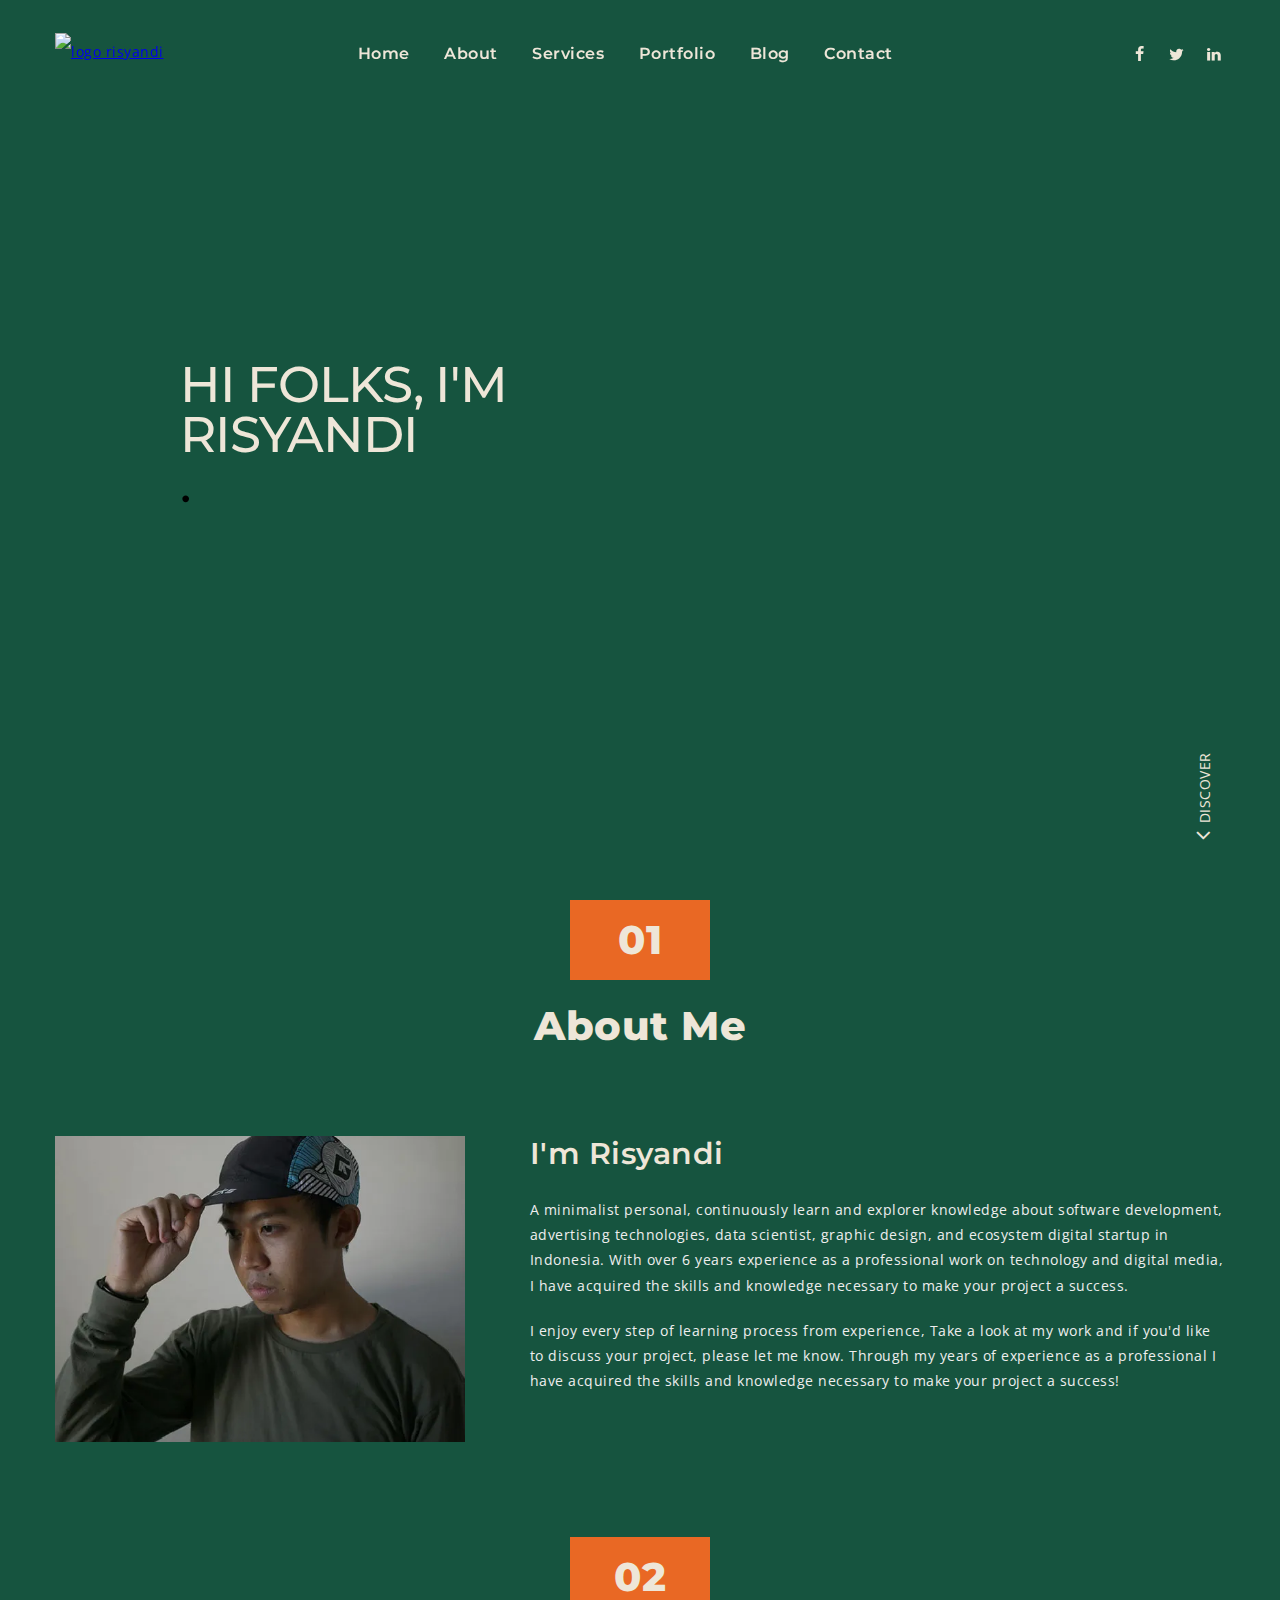
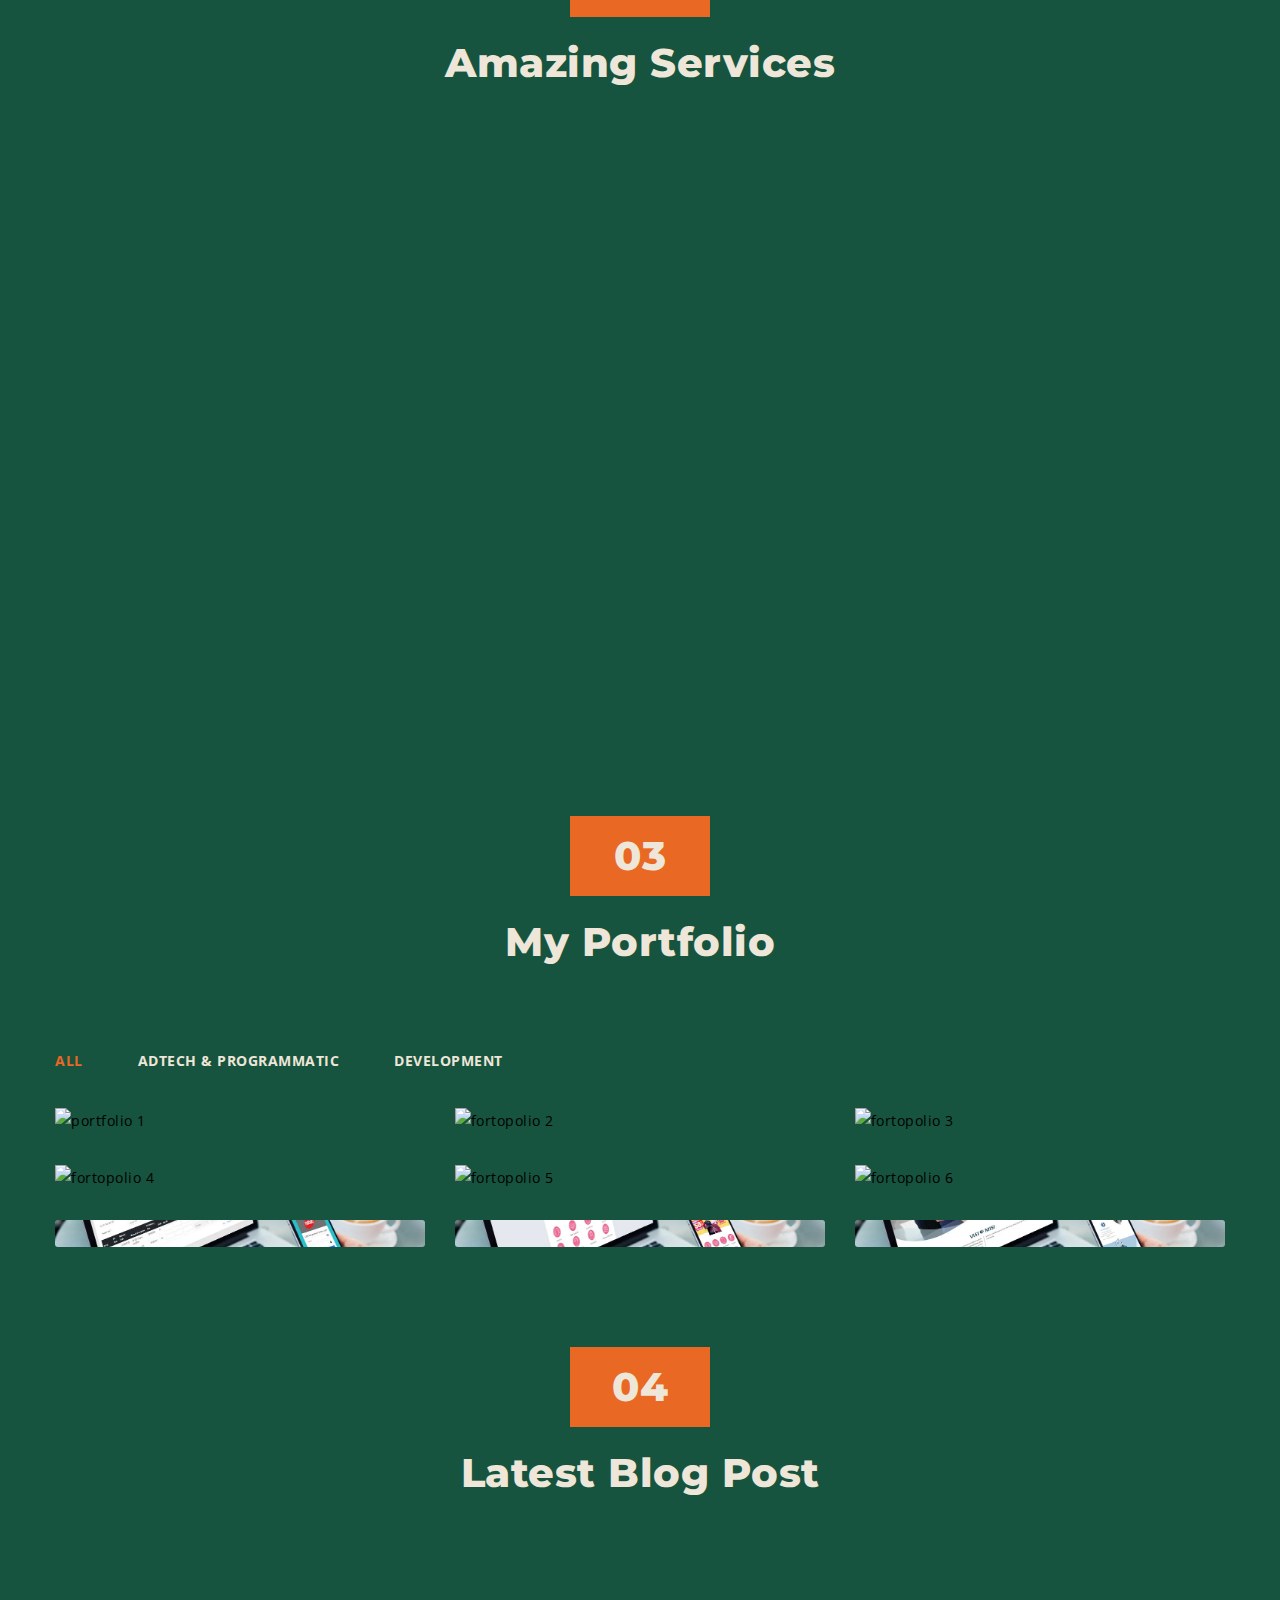
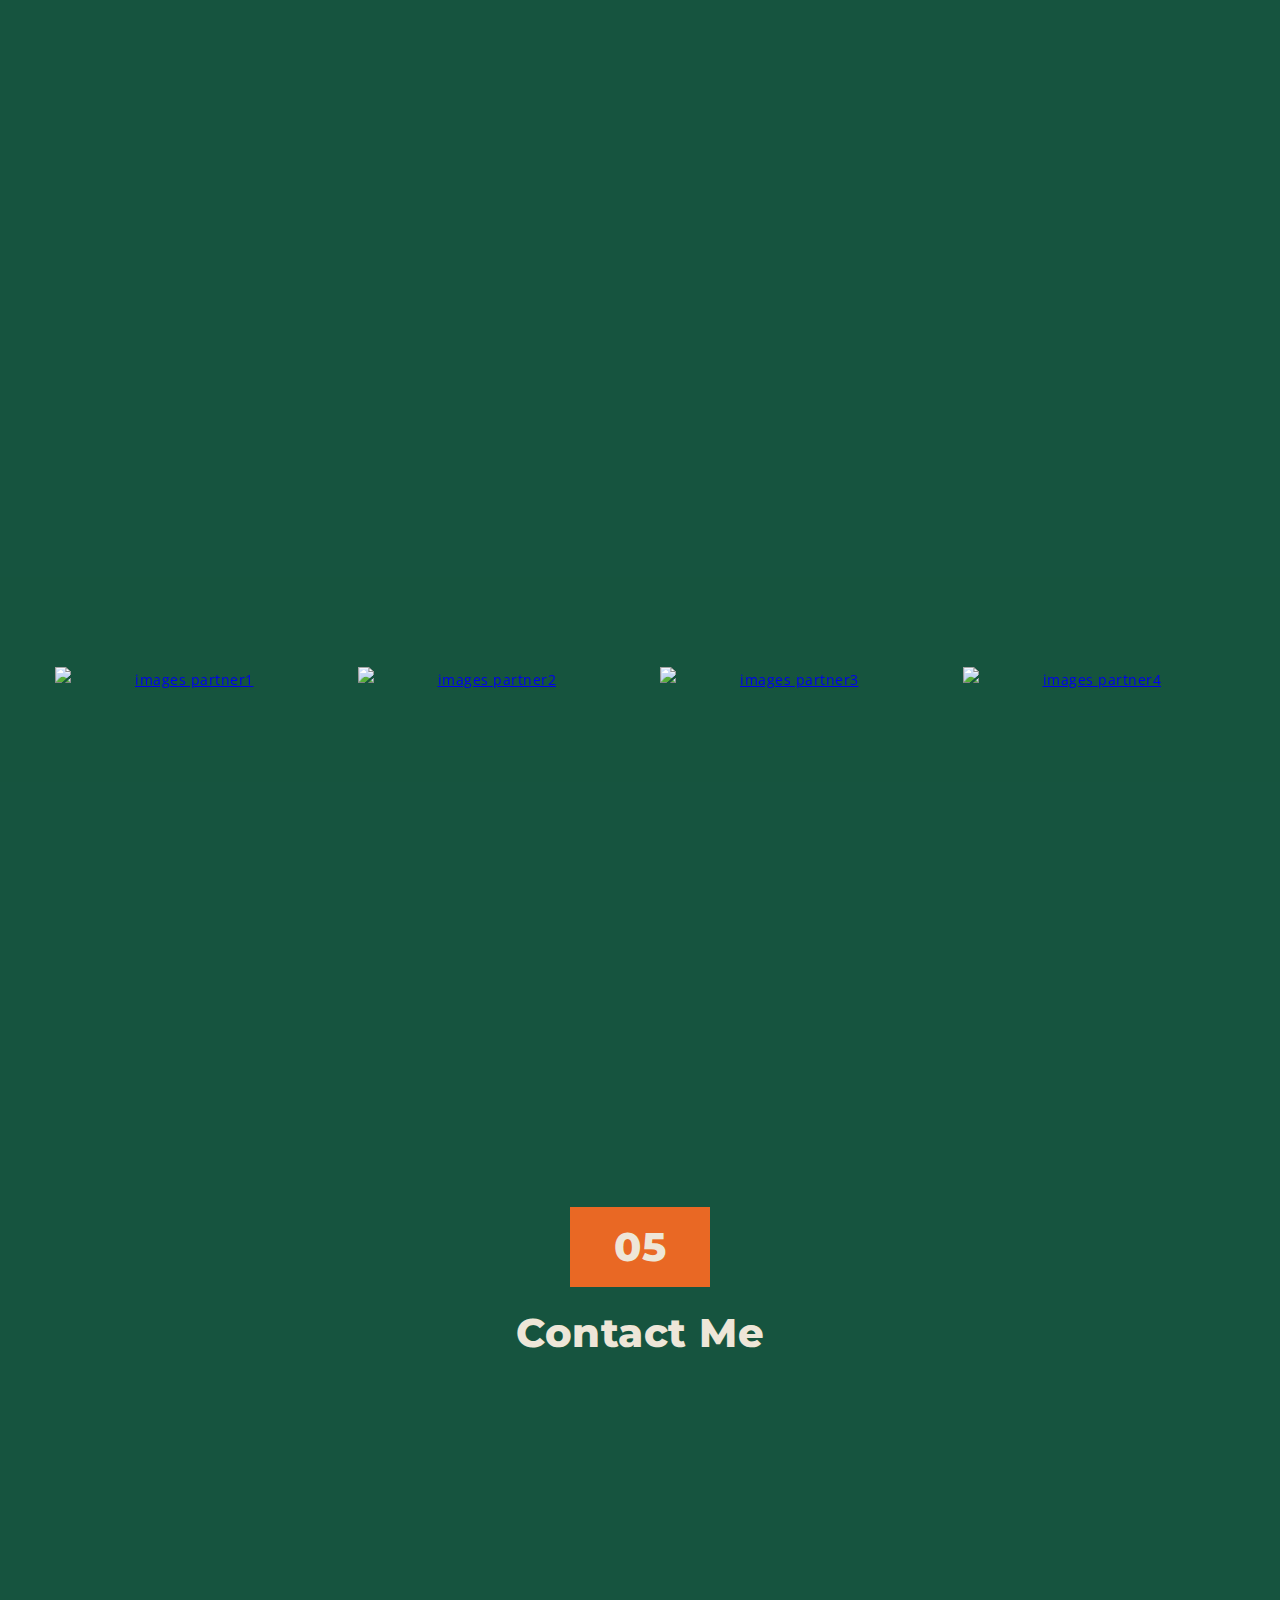
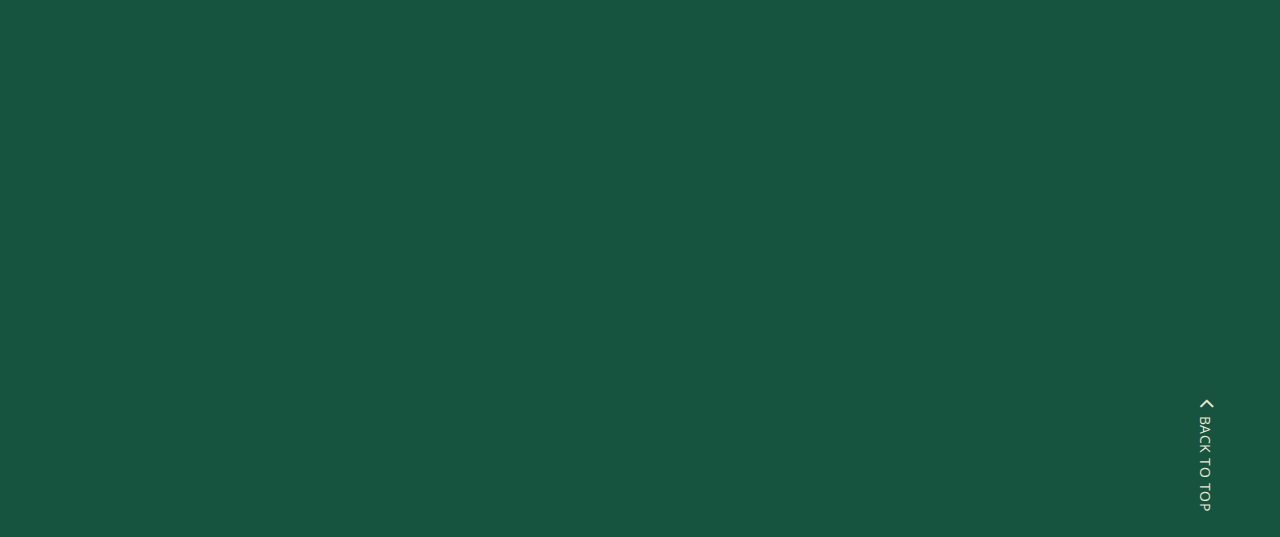
==== commit 7aea56ab: "feat: changes theme to green" ====
--- a/index.html
+++ b/index.html
@@ -700,21 +700,21 @@
 							<div class="empty_notice"><span>Please Fill Required Fields</span></div>
 							<div class="wrap wow fadeIn" data-wow-duration="1.2s" data-wow-delay="0.2s">
 								<label for="name">
-									Name
+									<!-- Name -->
 									<input id="name" type="text" class="form-control" id='full-name' name="name"
 										required placeholder="Enter your full name here">
 								</label>
 							</div>
 							<div class="wrap wow fadeIn" data-wow-duration="1.2s" data-wow-delay="0.4s">
 								<label for="email">
-									email
+									<!-- email -->
 									<input id="email" type="email" class="form-control" id='email' name="_replyto"
 										required placeholder="Enter your email here">
 								</label>
 							</div>
 							<div class="wrap wow fadeIn" data-wow-duration="1.2s" data-wow-delay="0.6s">
 								<label for="message">
-									message
+									<!-- message -->
 									<textarea class="form-control" name="message" placeholder="Enter your message here"
 										required></textarea>
 								</label>
--- a/css/plugins.css
+++ b/css/plugins.css
@@ -86,6 +86,7 @@
   padding: 0;
   vertical-align: baseline;
   outline: none;
+  list-style-type: none;
 }
 
 article,
@@ -443,7 +444,7 @@
   letter-spacing: 0.5px;
   border: none;
   cursor: pointer;
-  color: #FFF;
+  color: #eee6d8;
   background: #777;
 
   -webkit-transition: all .3s ease;
@@ -1834,14 +1835,14 @@
 }
 
 .mCSB_scrollTools .mCSB_dragger .mCSB_dragger_bar {
-  background-color: #fff;
+  background-color: #eee6d8;
   background-color: rgba(255, 255, 255, .75);
   filter: "alpha(opacity=75)";
   -ms-filter: "alpha(opacity=75)"
 }
 
 .mCSB_scrollTools .mCSB_dragger:hover .mCSB_dragger_bar {
-  background-color: #fff;
+  background-color: #eee6d8;
   background-color: rgba(255, 255, 255, .85);
   filter: "alpha(opacity=85)";
   -ms-filter: "alpha(opacity=85)"
@@ -1849,7 +1850,7 @@
 
 .mCSB_scrollTools .mCSB_dragger.mCSB_dragger_onDrag .mCSB_dragger_bar,
 .mCSB_scrollTools .mCSB_dragger:active .mCSB_dragger_bar {
-  background-color: #fff;
+  background-color: #eee6d8;
   background-color: rgba(255, 255, 255, .9);
   filter: "alpha(opacity=90)";
   -ms-filter: "alpha(opacity=90)"
@@ -1938,7 +1939,7 @@
 .mCS-dark-2.mCSB_scrollTools .mCSB_draggerRail,
 .mCS-light-2.mCSB_scrollTools .mCSB_draggerRail {
   width: 4px;
-  background-color: #fff;
+  background-color: #eee6d8;
   background-color: rgba(255, 255, 255, .1);
   -webkit-border-radius: 1px;
   -moz-border-radius: 1px;
@@ -1948,7 +1949,7 @@
 .mCS-dark-2.mCSB_scrollTools .mCSB_dragger .mCSB_dragger_bar,
 .mCS-light-2.mCSB_scrollTools .mCSB_dragger .mCSB_dragger_bar {
   width: 4px;
-  background-color: #fff;
+  background-color: #eee6d8;
   background-color: rgba(255, 255, 255, .75);
   -webkit-border-radius: 1px;
   -moz-border-radius: 1px;
@@ -1965,13 +1966,13 @@
 }
 
 .mCS-light-2.mCSB_scrollTools .mCSB_dragger:hover .mCSB_dragger_bar {
-  background-color: #fff;
+  background-color: #eee6d8;
   background-color: rgba(255, 255, 255, .85)
 }
 
 .mCS-light-2.mCSB_scrollTools .mCSB_dragger.mCSB_dragger_onDrag .mCSB_dragger_bar,
 .mCS-light-2.mCSB_scrollTools .mCSB_dragger:active .mCSB_dragger_bar {
-  background-color: #fff;
+  background-color: #eee6d8;
   background-color: rgba(255, 255, 255, .9)
 }
 
@@ -2037,7 +2038,7 @@
 .mCS-dark-thick.mCSB_scrollTools .mCSB_draggerRail,
 .mCS-light-thick.mCSB_scrollTools .mCSB_draggerRail {
   width: 4px;
-  background-color: #fff;
+  background-color: #eee6d8;
   background-color: rgba(255, 255, 255, .1);
   -webkit-border-radius: 2px;
   -moz-border-radius: 2px;
@@ -2047,7 +2048,7 @@
 .mCS-dark-thick.mCSB_scrollTools .mCSB_dragger .mCSB_dragger_bar,
 .mCS-light-thick.mCSB_scrollTools .mCSB_dragger .mCSB_dragger_bar {
   width: 6px;
-  background-color: #fff;
+  background-color: #eee6d8;
   background-color: rgba(255, 255, 255, .75);
   -webkit-border-radius: 2px;
   -moz-border-radius: 2px;
@@ -2069,13 +2070,13 @@
 }
 
 .mCS-light-thick.mCSB_scrollTools .mCSB_dragger:hover .mCSB_dragger_bar {
-  background-color: #fff;
+  background-color: #eee6d8;
   background-color: rgba(255, 255, 255, .85)
 }
 
 .mCS-light-thick.mCSB_scrollTools .mCSB_dragger.mCSB_dragger_onDrag .mCSB_dragger_bar,
 .mCS-light-thick.mCSB_scrollTools .mCSB_dragger:active .mCSB_dragger_bar {
-  background-color: #fff;
+  background-color: #eee6d8;
   background-color: rgba(255, 255, 255, .9)
 }
 
@@ -2139,7 +2140,7 @@
 }
 
 .mCS-light-thin.mCSB_scrollTools .mCSB_draggerRail {
-  background-color: #fff;
+  background-color: #eee6d8;
   background-color: rgba(255, 255, 255, .1)
 }
 
@@ -2198,7 +2199,7 @@
 }
 
 .mCS-rounded.mCSB_scrollTools .mCSB_draggerRail {
-  background-color: #fff;
+  background-color: #eee6d8;
   background-color: rgba(255, 255, 255, .15)
 }
 
@@ -2632,7 +2633,7 @@
 }
 
 .mCS-3d-thick-dark.mCSB_scrollTools .mCSB_draggerContainer {
-  background-color: #fff;
+  background-color: #eee6d8;
   background-color: rgba(0, 0, 0, .05);
   box-shadow: inset 1px 1px 16px rgba(0, 0, 0, .1)
 }
@@ -2690,7 +2691,7 @@
 }
 
 .mCS-minimal.mCSB_scrollTools .mCSB_dragger .mCSB_dragger_bar {
-  background-color: #fff;
+  background-color: #eee6d8;
   background-color: rgba(255, 255, 255, .2);
   filter: "alpha(opacity=20)";
   -ms-filter: "alpha(opacity=20)"
@@ -2698,7 +2699,7 @@
 
 .mCS-minimal.mCSB_scrollTools .mCSB_dragger.mCSB_dragger_onDrag .mCSB_dragger_bar,
 .mCS-minimal.mCSB_scrollTools .mCSB_dragger:active .mCSB_dragger_bar {
-  background-color: #fff;
+  background-color: #eee6d8;
   background-color: rgba(255, 255, 255, .5);
   filter: "alpha(opacity=50)";
   -ms-filter: "alpha(opacity=50)"
@@ -2946,7 +2947,7 @@
   background-color: transparent;
   border-width: 1px;
   border-style: solid;
-  border-color: #fff;
+  border-color: #eee6d8;
   border-color: rgba(255, 255, 255, .2);
   -webkit-box-sizing: border-box;
   -moz-box-sizing: border-box;
@@ -2959,7 +2960,7 @@
 }
 
 .mCS-inset-3.mCSB_scrollTools .mCSB_draggerRail {
-  background-color: #fff;
+  background-color: #eee6d8;
   background-color: rgba(255, 255, 255, .6)
 }
 
@@ -2985,18 +2986,18 @@
 }
 
 .mCS-inset-3-dark.mCSB_scrollTools .mCSB_dragger .mCSB_dragger_bar {
-  background-color: #fff;
+  background-color: #eee6d8;
   background-color: rgba(255, 255, 255, .75)
 }
 
 .mCS-inset-3-dark.mCSB_scrollTools .mCSB_dragger:hover .mCSB_dragger_bar {
-  background-color: #fff;
+  background-color: #eee6d8;
   background-color: rgba(255, 255, 255, .85)
 }
 
 .mCS-inset-3-dark.mCSB_scrollTools .mCSB_dragger.mCSB_dragger_onDrag .mCSB_dragger_bar,
 .mCS-inset-3-dark.mCSB_scrollTools .mCSB_dragger:active .mCSB_dragger_bar {
-  background-color: #fff;
+  background-color: #eee6d8;
   background-color: rgba(255, 255, 255, .9)
 }
 
@@ -3129,7 +3130,7 @@
 
 .mfp-close,
 .mfp-preloader a:hover {
-  color: #FFF
+  color: #eee6d8
 }
 
 .mfp-s-error .mfp-content,
@@ -3195,7 +3196,7 @@
 
 .mfp-iframe-holder .mfp-close,
 .mfp-image-holder .mfp-close {
-  color: #FFF;
+  color: #eee6d8;
   right: -6px;
   text-align: right;
   padding-right: 6px;
@@ -3267,7 +3268,7 @@
 }
 
 .mfp-arrow-left:after {
-  border-right: 17px solid #FFF;
+  border-right: 17px solid #eee6d8;
   margin-left: 31px
 }
 
@@ -3281,7 +3282,7 @@
 }
 
 .mfp-arrow-right:after {
-  border-left: 17px solid #FFF;
+  border-left: 17px solid #eee6d8;
   margin-left: 39px
 }
 
@@ -5312,7 +5313,7 @@
 .spinner>div {
   width: 18px;
   height: 18px;
-  background-color: #fff;
+  background-color: #eee6d8;
   margin-right: 5px;
 
   border-radius: 100%;
@@ -5591,7 +5592,7 @@
 .mb_YTPseekbar {
   height: 10px;
   width: 0;
-  background: #fff;
+  background: #eee6d8;
   bottom: 0;
   left: 0;
   box-shadow: rgba(82, 82, 82, 0.47) 1px 1px 3px;
--- a/css/style.css
+++ b/css/style.css
@@ -40,7 +40,7 @@
 	letter-spacing: 0.5px;
 	word-wrap: break-word;
 	font-weight: 400;
-	background-color: #000000;
+	background-color: #16543f;
 }
 
 svg {
@@ -77,34 +77,34 @@
 
 ::-webkit-input-placeholder {
 	/* WebKit, Blink, Edge */
-	color: #fff;
+	color: #eee6d8;
 }
 
 :-moz-placeholder {
 	/* Mozilla Firefox 4 to 18 */
-	color: #fff;
+	color: #eee6d8;
 	opacity: 1;
 }
 
 ::-moz-placeholder {
 	/* Mozilla Firefox 19+ */
-	color: #fff;
+	color: #eee6d8;
 	opacity: 1;
 }
 
 :-ms-input-placeholder {
 	/* Internet Explorer 10-11 */
-	color: #fff;
+	color: #eee6d8;
 }
 
 ::-ms-input-placeholder {
 	/* Microsoft Edge */
-	color: #fff;
+	color: #eee6d8;
 }
 
 ::placeholder {
 	/* Most modern browsers support this now. */
-	color: #fff;
+	color: #eee6d8;
 }
 
 /*---------------------------------------------------*/
@@ -135,7 +135,7 @@
 }
 
 .edina_tm_header.scroll {
-	background-color: rgba(0, 0, 0, .9);
+	background-color: #16543f;
 
 	box-shadow: 0 1px 3px rgba(0, 0, 0, .15);
 	-moz-box-shadow: 0 1px 3px rgba(0, 0, 0, .15);
@@ -143,19 +143,19 @@
 }
 
 .edina_tm_header.scroll .edina_tm_navigation_wrap .menu>ul>li a {
-	color: #fff;
+	color: #eee6d8;
 }
 
 .edina_tm_header.scroll .edina_tm_navigation_wrap .social_icons_wrap>ul>li a {
-	color: #fff;
+	color: #eee6d8;
 }
 
 .edina_tm_header.scroll .edina_tm_navigation_wrap .menu>ul>li a:hover {
-	color: #ed2629;
+	color: #e96824 ;
 }
 
 .edina_tm_header.scroll .edina_tm_navigation_wrap .social_icons_wrap>ul>li a:hover {
-	color: #ed2629;
+	color: #e96824 ;
 }
 
 .edina_tm_navigation_wrap,
@@ -227,7 +227,7 @@
 
 .edina_tm_navigation_wrap .menu>ul>li a {
 	text-decoration: none;
-	color: #fff;
+	color: #eee6d8;
 	font-family: "Montserrat";
 	font-size: 16px;
 	font-weight: 600;
@@ -241,7 +241,7 @@
 }
 
 .edina_tm_navigation_wrap .menu>ul>li a:hover {
-	color: #ed2629;
+	color: #e96824 ;
 }
 
 .edina_tm_navigation_wrap .social_icons_wrap {
@@ -266,7 +266,7 @@
 
 .edina_tm_navigation_wrap .social_icons_wrap>ul>li a {
 	text-decoration: none;
-	color: #fff;
+	color: #eee6d8;
 	font-size: 16px;
 	display: inline-block;
 
@@ -278,7 +278,7 @@
 }
 
 .edina_tm_navigation_wrap .social_icons_wrap>ul>li a:hover {
-	color: #ed2629;
+	color: #e96824 ;
 }
 
 /*---------------------------------------------------*/
@@ -290,7 +290,7 @@
 	height: auto;
 	clear: both;
 	float: left;
-	background-color: rgba(0, 0, 0, .95);
+	background-color: #16543f;
 	padding: 50px 20px;
 	display: none;
 	border-bottom: 1px solid rgba(255, 255, 255, .09);
@@ -333,7 +333,7 @@
 
 .edina_tm_mobile_menu_wrap .mob_menu>ul>li a {
 	text-decoration: none;
-	color: #FFFFFF;
+	color: #eee6d8;
 	font-family: "Montserrat";
 	font-weight: 600;
 	font-size: 20px;
@@ -458,7 +458,7 @@
 .edina_tm_trigger .hamburger .hamburger-inner::before,
 .edina_tm_trigger .hamburger .hamburger-inner::after,
 .edina_tm_trigger .hamburger .hamburger-inner {
-	background-color: #fff;
+	background-color: #eee6d8;
 	width: 30px;
 
 	-webkit-transition: all .3s ease;
@@ -604,7 +604,7 @@
 .edina_tm_discover_wrap a {
 	text-transform: uppercase;
 	text-decoration: none;
-	color: #fff;
+	color: #eee6d8;
 	position: relative;
 	display: block;
 
@@ -616,11 +616,11 @@
 }
 
 .edina_tm_discover_wrap a:hover {
-	color: #ed2629;
+	color: #e96824 ;
 }
 
 .edina_tm_discover_wrap a:hover:before {
-	color: #ed2629;
+	color: #e96824 ;
 }
 
 .edina_tm_discover_wrap a:before {
@@ -630,7 +630,7 @@
 	left: -17px;
 	font-family: xcon;
 	font-size: 24px;
-	color: #fff;
+	color: #eee6d8;
 	-webkit-animation: secdownmoving 1000ms linear 0s infinite;
 	-o-animation: secdownmoving 1000ms linear 0s infinite;
 	animation: secdownmoving 1000ms linear 0s infinite;
@@ -728,7 +728,7 @@
 	height: 80px;
 	line-height: 80px;
 	display: inline-block;
-	background-color: #ed2629;
+	background-color: #e96824;
 }
 
 .edina_tm_main_title_holder_wrap .number_wrap {
@@ -736,7 +736,7 @@
 }
 
 .edina_tm_main_title_holder_wrap .number_wrap span {
-	color: #FFF;
+	color: #eee6d8;
 	font-size: 40px;
 	font-weight: 800;
 	display: inline-block;
@@ -744,7 +744,7 @@
 }
 
 .edina_tm_main_title_holder_wrap .title_wrap span {
-	color: #fff;
+	color: #eee6d8;
 	font-size: 40px;
 	font-weight: 800;
 	display: inline-block;
@@ -798,7 +798,7 @@
 }
 
 .edina_tm_about_wrap .rightbox .name_holder h3 {
-	color: #fff;
+	color: #eee6d8;
 }
 
 .edina_tm_about_wrap .rightbox .definition p {
@@ -817,14 +817,14 @@
 }
 
 .edina_tm_about_wrap .rightbox .sharebox ul li span {
-	color: #fff;
+	color: #eee6d8;
 	padding-right: 12px;
 	font-size: 16px;
 }
 
 .edina_tm_about_wrap .rightbox .sharebox ul li a {
 	text-decoration: none;
-	color: #fff;
+	color: #eee6d8;
 	font-size: 16px;
 
 	-webkit-transition: all .3s ease;
@@ -835,7 +835,7 @@
 }
 
 .edina_tm_about_wrap .rightbox .sharebox ul li a:hover {
-	color: #ed2629;
+	color: #e96824 ;
 }
 
 /*---------------------------------------------------*/
@@ -848,7 +848,7 @@
 	clear: both;
 	float: left;
 	text-align: center;
-	background-color: #060606;
+	background-color: #16543f;
 
 	-webkit-box-sizing: border-box;
 	/* Safari/Chrome, other WebKit */
@@ -1073,7 +1073,7 @@
 .edina_tm_services_wrap .service_icon .svg {
 	width: 40px;
 	height: 40px;
-	color: #ed2629;
+	color: #e96824 ;
 }
 
 .edina_tm_services_wrap ul.total .inner_list span {
@@ -1090,7 +1090,7 @@
 	content: "";
 	width: 0px;
 	height: 2px;
-	background-color: #fff;
+	background-color: #eee6d8;
 
 	-webkit-transition: all .5s ease;
 	-moz-transition: all .5s ease;
@@ -1104,7 +1104,7 @@
 	content: "";
 	width: 2px;
 	height: 0px;
-	background-color: #fff;
+	background-color: #eee6d8;
 
 	-webkit-transition: all .5s ease;
 	-moz-transition: all .5s ease;
@@ -1124,7 +1124,7 @@
 	content: "";
 	width: 0px;
 	height: 2px;
-	background-color: #fff;
+	background-color: #eee6d8;
 
 	-webkit-transition: all .5s ease;
 	-moz-transition: all .5s ease;
@@ -1138,7 +1138,7 @@
 	content: "";
 	width: 2px;
 	height: 0px;
-	background-color: #fff;
+	background-color: #eee6d8;
 
 	-webkit-transition: all .5s ease;
 	-moz-transition: all .5s ease;
@@ -1169,7 +1169,7 @@
 
 .edina_tm_services_wrap .service_title h3 {
 	font-size: 20px;
-	color: #fff;
+	color: #eee6d8;
 }
 
 .edina_tm_services_wrap .service_definition p {
@@ -1226,7 +1226,7 @@
 	text-decoration: none;
 	font-size: 14px;
 	font-weight: 700;
-	color: #fff;
+	color: #eee6d8;
 	display: inline-block;
 	margin-bottom: 10px;
 	text-transform: uppercase;
@@ -1241,7 +1241,7 @@
 }
 
 .edina_tm_portfolio_filter li a.current {
-	color: #ed2629;
+	color: #e96824 ;
 }
 
 /* PORTFOLIO LIST */
@@ -1357,7 +1357,7 @@
 .edina_tm_portfolio_list .list_inner .definition_portfolio {
 	position: absolute;
 	top: 100%;
-	background-color: #060606;
+	background-color: #eee6d8;
 	width: 100%;
 	text-align: center;
 	padding: 25px 0px;
@@ -1377,7 +1377,7 @@
 }
 
 .edina_tm_portfolio_list .list_inner .definition_portfolio .first {
-	color: #FFFFFF;
+	color: #16543f ;
 	display: block;
 	text-transform: uppercase;
 	font-weight: 700;
@@ -1390,7 +1390,7 @@
 	content: "";
 	width: 13px;
 	height: 3px;
-	background-color: #ed2629;
+	background-color: #e96824;
 	bottom: -10px;
 	left: 50%;
 	margin-left: -6.5px;
@@ -1398,13 +1398,13 @@
 
 .edina_tm_portfolio_list .list_inner .definition_portfolio .second {
 	display: block;
-	color: #eee;
+	color: #16543f;
 	margin-top: 16px;
 }
 
 .edina_tm_portfolio_list .list_inner .definition_portfolio .first a {
 	text-decoration: none;
-	color: #FFFFFF;
+	color: #e96824 ;
 
 	-webkit-transition: all .3s ease;
 	-moz-transition: all .3s ease;
@@ -1414,7 +1414,7 @@
 }
 
 .edina_tm_portfolio_list .list_inner .definition_portfolio .first a:hover {
-	color: #ed2629;
+	color: #e96824 ;
 }
 
 /*---------------------------------------------------*/
@@ -1512,7 +1512,7 @@
 
 .edina_tm_testimonial_wrap .carousel_wrap .svg_wrap i {
 	font-size: 25px;
-	color: #ed2629;
+	color: #e96824 ;
 }
 
 .edina_tm_testimonial_wrap .name_holder_wrap span {
@@ -1521,7 +1521,7 @@
 }
 
 .edina_tm_testimonial_wrap .name_holder_wrap span.name {
-	color: #fff;
+	color: #eee6d8;
 }
 
 .edina_tm_testimonial_wrap .name_holder_wrap span.job {
@@ -1545,7 +1545,7 @@
 	height: auto;
 	clear: both;
 	float: left;
-	background-color: #000;
+	background-color: #16543f;
 	margin-bottom: 70px;
 
 	-webkit-box-sizing: border-box;
@@ -1566,7 +1566,7 @@
 }
 
 .edina_tm_news_wrap .edina_tm_list_wrap .inner_list {
-	background-color: #060606;
+	background-color: #eee6d8;
 	border-radius: 3px;
 }
 
@@ -1602,7 +1602,7 @@
 }
 
 .edina_tm_news_wrap .date_wrap p {
-	color: #eee;
+	color: #16543f;
 	font-family: "Montserrat";
 	font-weight: 500;
 }
@@ -1612,7 +1612,7 @@
 }
 
 .edina_tm_news_wrap .date_wrap p a {
-	color: #eee;
+	color: #16543f;
 	text-decoration: none;
 	text-transform: uppercase;
 	position: relative;
@@ -1645,13 +1645,13 @@
 }
 
 .edina_tm_news_wrap .title_holder h3 {
-	color: #fff;
+	color: #e96824;
 	line-height: 1.4;
 }
 
 .edina_tm_news_wrap .title_holder h3 a {
 	text-decoration: none;
-	color: #fff;
+	color: #e96824;
 	font-size: 22px;
 	display: block;
 
@@ -1671,13 +1671,13 @@
 }
 
 .edina_tm_news_wrap .definition p {
-	color: #eee;
+	color: #16543f;
 }
 
 .edina_tm_news_wrap .read_more a {
-	color: #fff;
+	color: #eee6d8;
 	text-decoration: none;
-	background-color: #ed2629;
+	background-color: #e96824 ;
 	padding: 8px 35px;
 	display: inline-block;
 	font-family: "Montserrat";
@@ -1825,12 +1825,12 @@
 	line-height: 1.4;
 	font-weight: 600;
 	font-family: "Montserrat";
-	color: #fff;
+	color: #eee6d8;
 }
 
 #edina_tm_popup_blog .title_holder h3 a {
 	text-decoration: none;
-	color: #fff;
+	color: #eee6d8;
 	font-size: 22px;
 	display: block;
 }
@@ -1871,7 +1871,7 @@
 
 #edina_tm_popup_blog .edina_tm_popup_share_wrap ul li a {
 	text-decoration: none;
-	color: #fff;
+	color: #eee6d8;
 	font-size: 15px;
 	position: relative;
 	font-family: "Montserrat";
@@ -1940,7 +1940,7 @@
 }
 
 .edina_tm_universal_box_wrap .overlay_color.partners {
-	background-color: rgba(0, 0, 0, .95);
+	background-color: #16543fb8;
 }
 
 .edina_tm_universal_box_wrap .content.partners {
@@ -1996,7 +1996,7 @@
 	width: 100%;
 	height: auto;
 	clear: both;
-	background-color: #060606;
+	background-color: #16543f;
 	padding: 93px 0px 100px 0px;
 
 	-webkit-box-sizing: border-box;
@@ -2017,7 +2017,7 @@
 }
 
 .edina_tm_work_together_wrap h3 {
-	color: #fff;
+	color: #eee6d8;
 	margin-bottom: 17px;
 }
 
@@ -2027,9 +2027,9 @@
 }
 
 .edina_tm_work_together_wrap .invite a {
-	color: #fff;
+	color: #eee6d8;
 	text-decoration: none;
-	background-color: #ed2629;
+	background-color: #e96824 ;
 	padding: 8px 35px;
 	display: inline-block;
 	font-family: "Montserrat";
@@ -2074,7 +2074,7 @@
 }
 
 .edina_tm_contact_wrap .subtitle p {
-	color: #fff;
+	color: #eee6d8;
 }
 
 .edina_tm_contact_wrap .main_input_wrap {
@@ -2107,12 +2107,12 @@
 	background-color: transparent;
 	border: none;
 	border-bottom: 1px solid rgba(255, 255, 255, .2);
-	color: #fff;
+	color: #eee6d8;
 }
 
 .edina_tm_contact_wrap .main_input_wrap .wrap input:focus {
 	outline: none;
-	border-bottom-color: #fff;
+	border-bottom-color: #eee6d8;
 }
 
 .edina_tm_contact_wrap .main_input_wrap .wrap textarea {
@@ -2122,12 +2122,12 @@
 	background-color: transparent;
 	border: none;
 	border-bottom: 1px solid rgba(255, 255, 255, .2);
-	color: #fff;
+	color: #eee6d8;
 }
 
 .edina_tm_contact_wrap .main_input_wrap .wrap textarea:focus {
 	outline: none;
-	border-bottom-color: #fff;
+	border-bottom-color: #eee6d8;
 }
 
 .edina_tm_contact_wrap .edina_tm_button {
@@ -2135,9 +2135,9 @@
 }
 
 .edina_tm_contact_wrap .edina_tm_button a {
-	color: #fff;
+	color: #eee6d8;
 	text-decoration: none;
-	background-color: #ed2629;
+	background-color: #e96824 ;
 	padding: 8px 35px;
 	display: inline-block;
 	font-family: "Montserrat";
@@ -2183,7 +2183,7 @@
 	clear: both;
 	float: left;
 	text-align: center;
-	background-color: #060606;
+	background-color: #16543f;
 	padding: 50px;
 
 	-webkit-box-sizing: border-box;
@@ -2195,12 +2195,12 @@
 }
 
 .edina_tm_footer_wrap p {
-	color: #fff;
+	color: #eee6d8;
 }
 
 .edina_tm_footer_wrap p a {
 	text-decoration: none;
-	color: #fff;
+	color: #eee6d8;
 	font-family: "Montserrat";
 	font-weight: 600;
 
@@ -2212,7 +2212,7 @@
 }
 
 .edina_tm_footer_wrap p a:hover {
-	color: #ed2629;
+	color: #e96824 ;
 }
 
 /*---------------------------------------------------*/
@@ -2245,7 +2245,7 @@
 .edina_tm_to_top_wrap a {
 	text-transform: uppercase;
 	text-decoration: none;
-	color: #fff;
+	color: #eee6d8;
 	position: relative;
 	display: block;
 
@@ -2257,11 +2257,11 @@
 }
 
 .edina_tm_to_top_wrap a:hover {
-	color: #ed2629;
+	color: #e96824 ;
 }
 
 .edina_tm_to_top_wrap a:hover:before {
-	color: #ed2629;
+	color: #e96824 ;
 }
 
 .edina_tm_to_top_wrap a:before {
@@ -2271,7 +2271,7 @@
 	left: -17px;
 	font-family: xcon;
 	font-size: 24px;
-	color: #fff;
+	color: #eee6d8;
 	-webkit-animation: secdownmoving 1000ms linear 0s infinite;
 	-o-animation: secdownmoving 1000ms linear 0s infinite;
 	animation: secdownmoving 1000ms linear 0s infinite;
@@ -2288,7 +2288,7 @@
 /*---------------------------------------------------*/
 
 .edina_tm_hero_header .hero_title .first {
-	color: #fff;
+	color: #eee6d8;
 	font-family: "Montserrat";
 	font-size: 50px;
 	font-weight: 500;
@@ -2299,7 +2299,7 @@
 }
 
 .edina_tm_animation_text_word {
-	color: #ed2629;
+	color: #e96824 ;
 	font-size: 25px;
 	font-weight: 500;
 }
@@ -2335,13 +2335,13 @@
 }
 
 .edina_tm_universal_box_wrap .hero_title.homepage_third h3 {
-	color: #fff;
+	color: #eee6d8;
 	font-size: 50px;
 	margin-bottom: 10px;
 }
 
 .edina_tm_universal_box_wrap .hero_title.homepage_third span {
-	color: #ed2629;
+	color: #e96824 ;
 	font-size: 20px;
 	font-weight: 600;
 	text-transform: uppercase;
@@ -2397,7 +2397,7 @@
 
 	.edina_tm_navigation_wrap {
 		padding: 30px 0px;
-		background-color: rgba(0, 0, 0, .95);
+		background-color: #16543f;
 	}
 
 	.edina_tm_list_wrap[data-column="4"] ul.total>li {
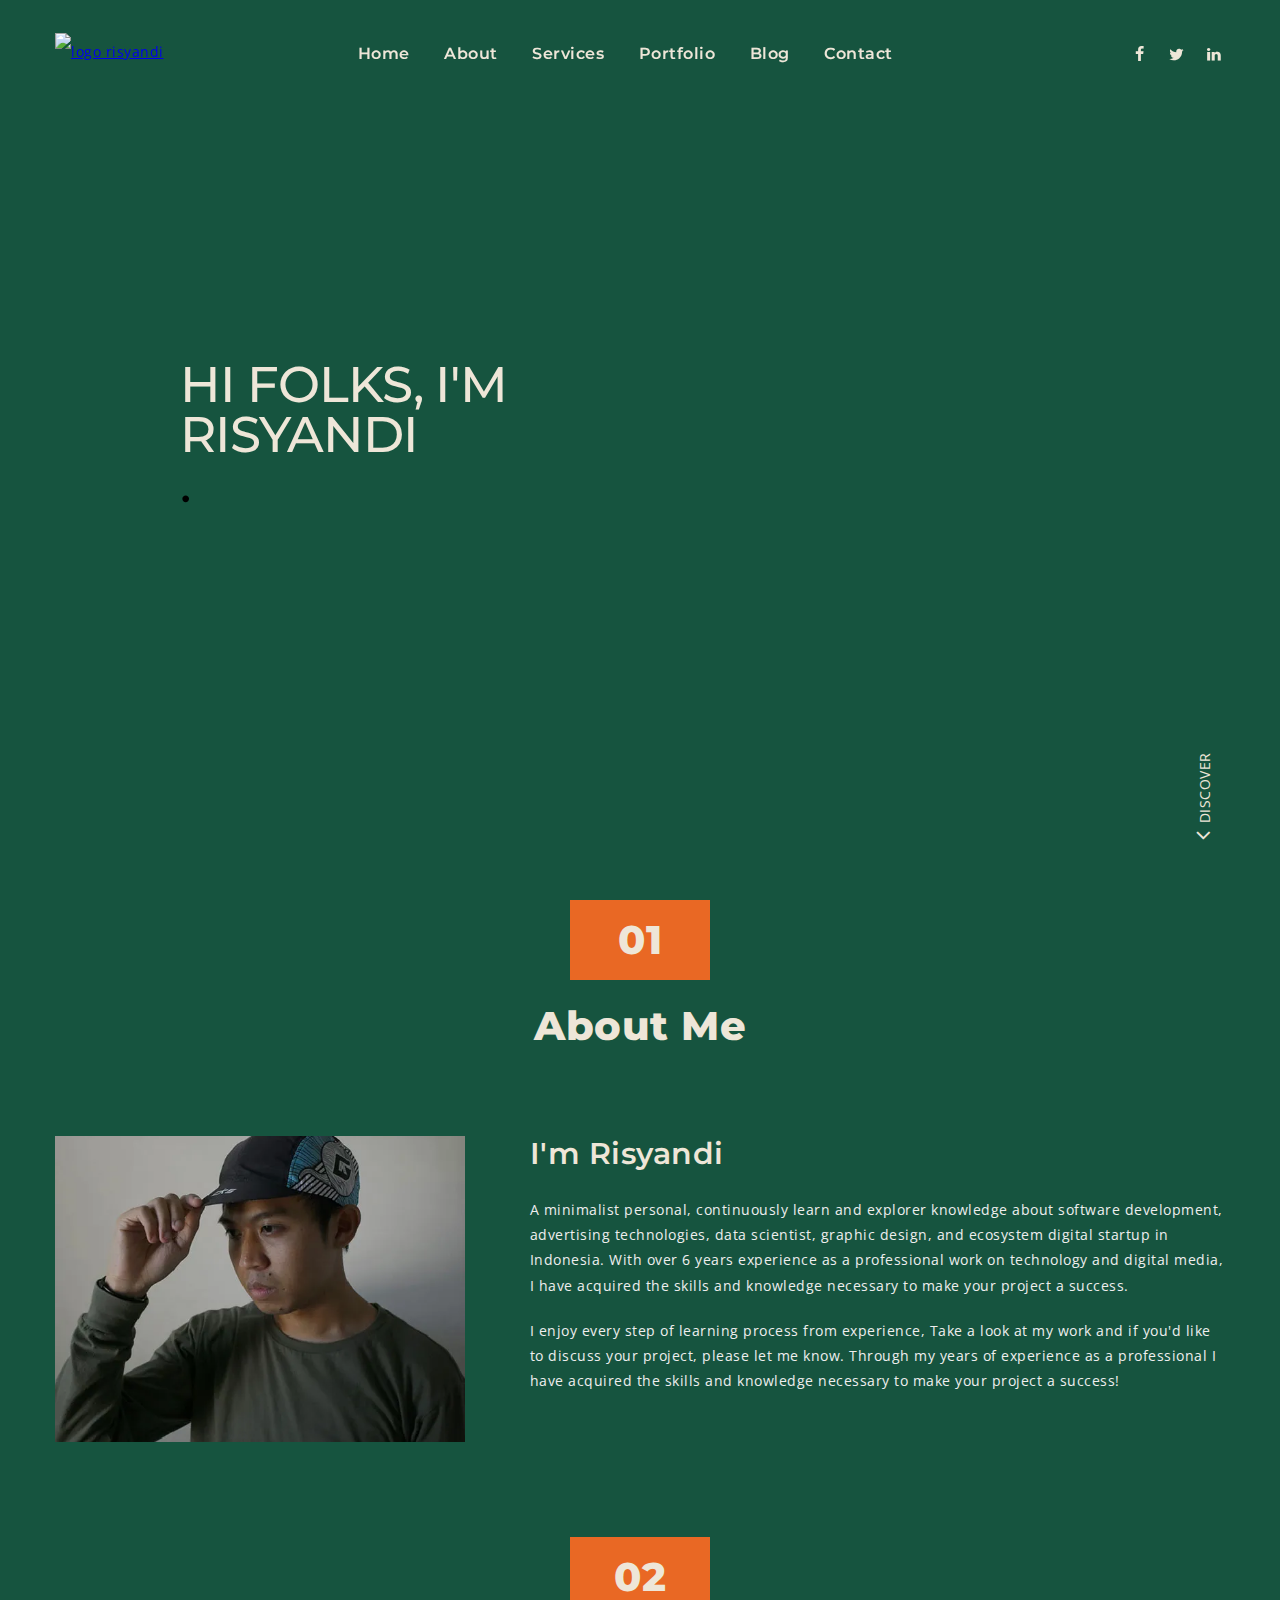
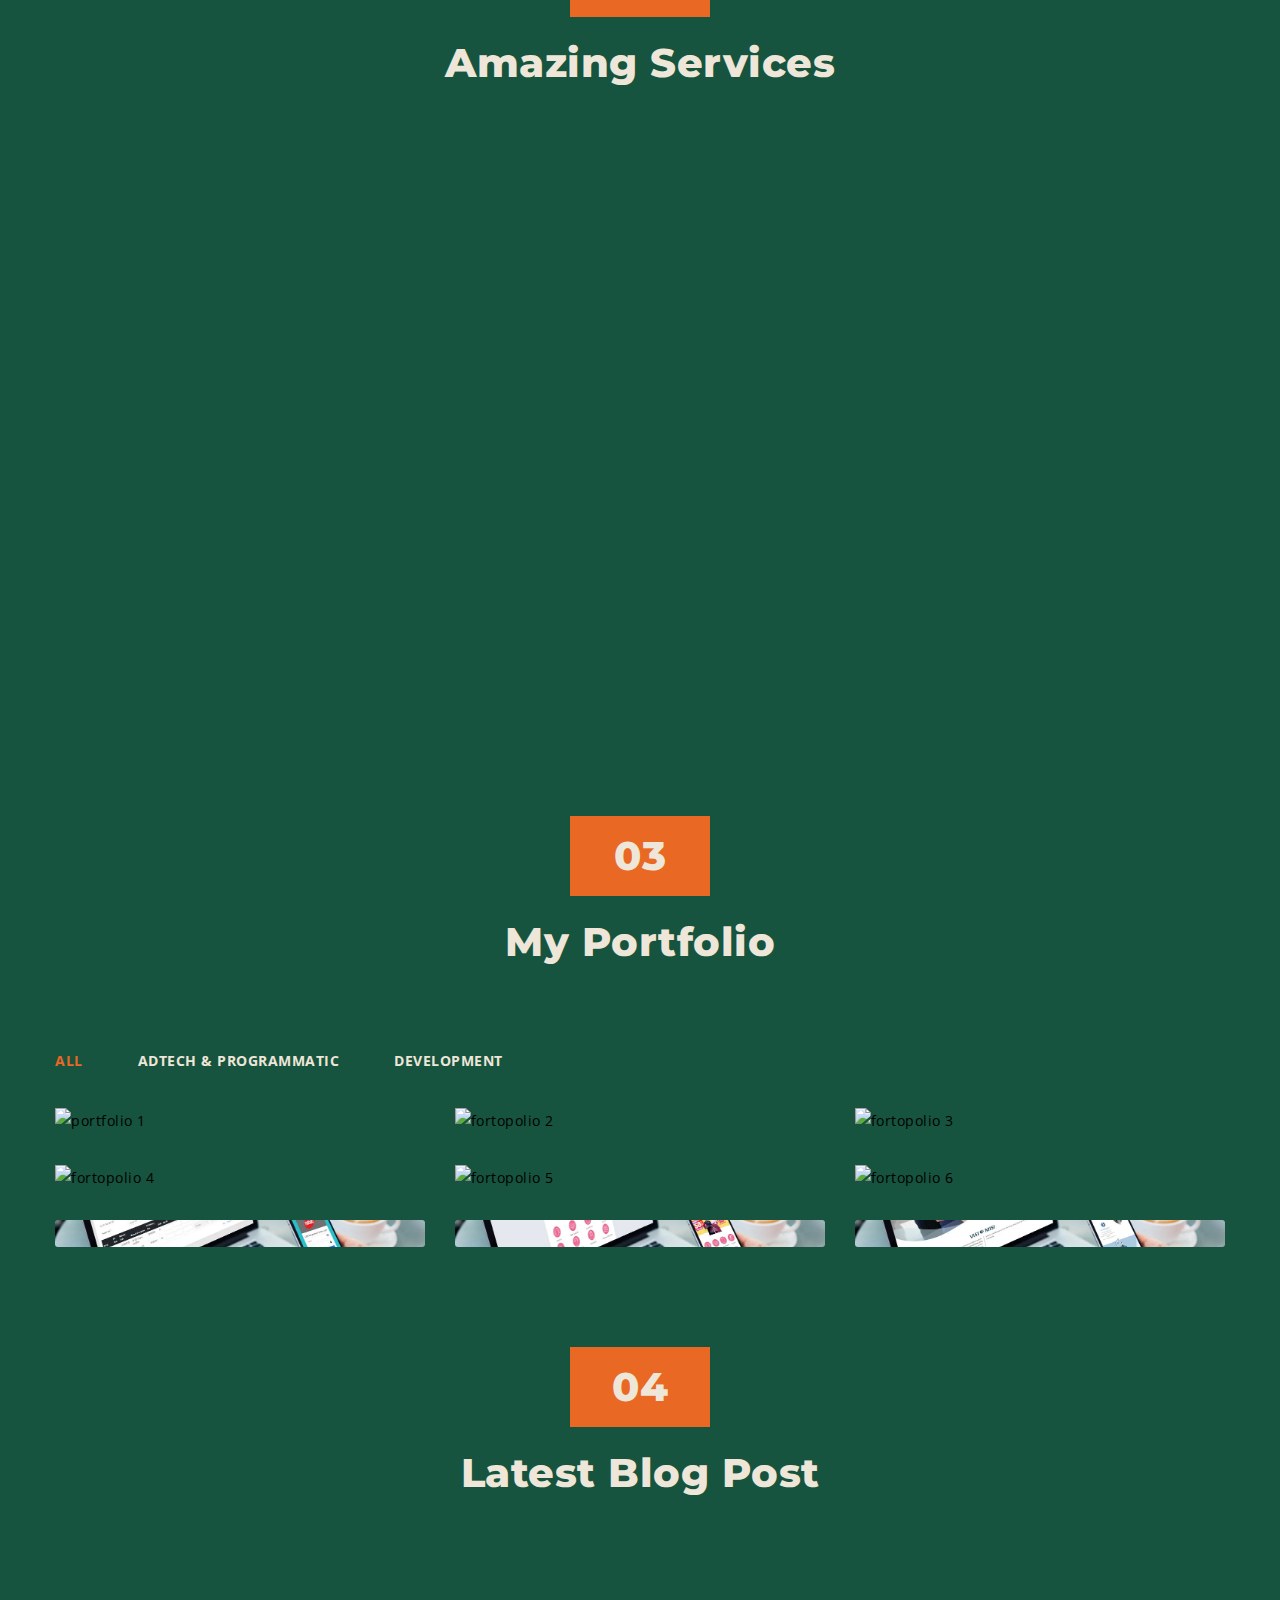
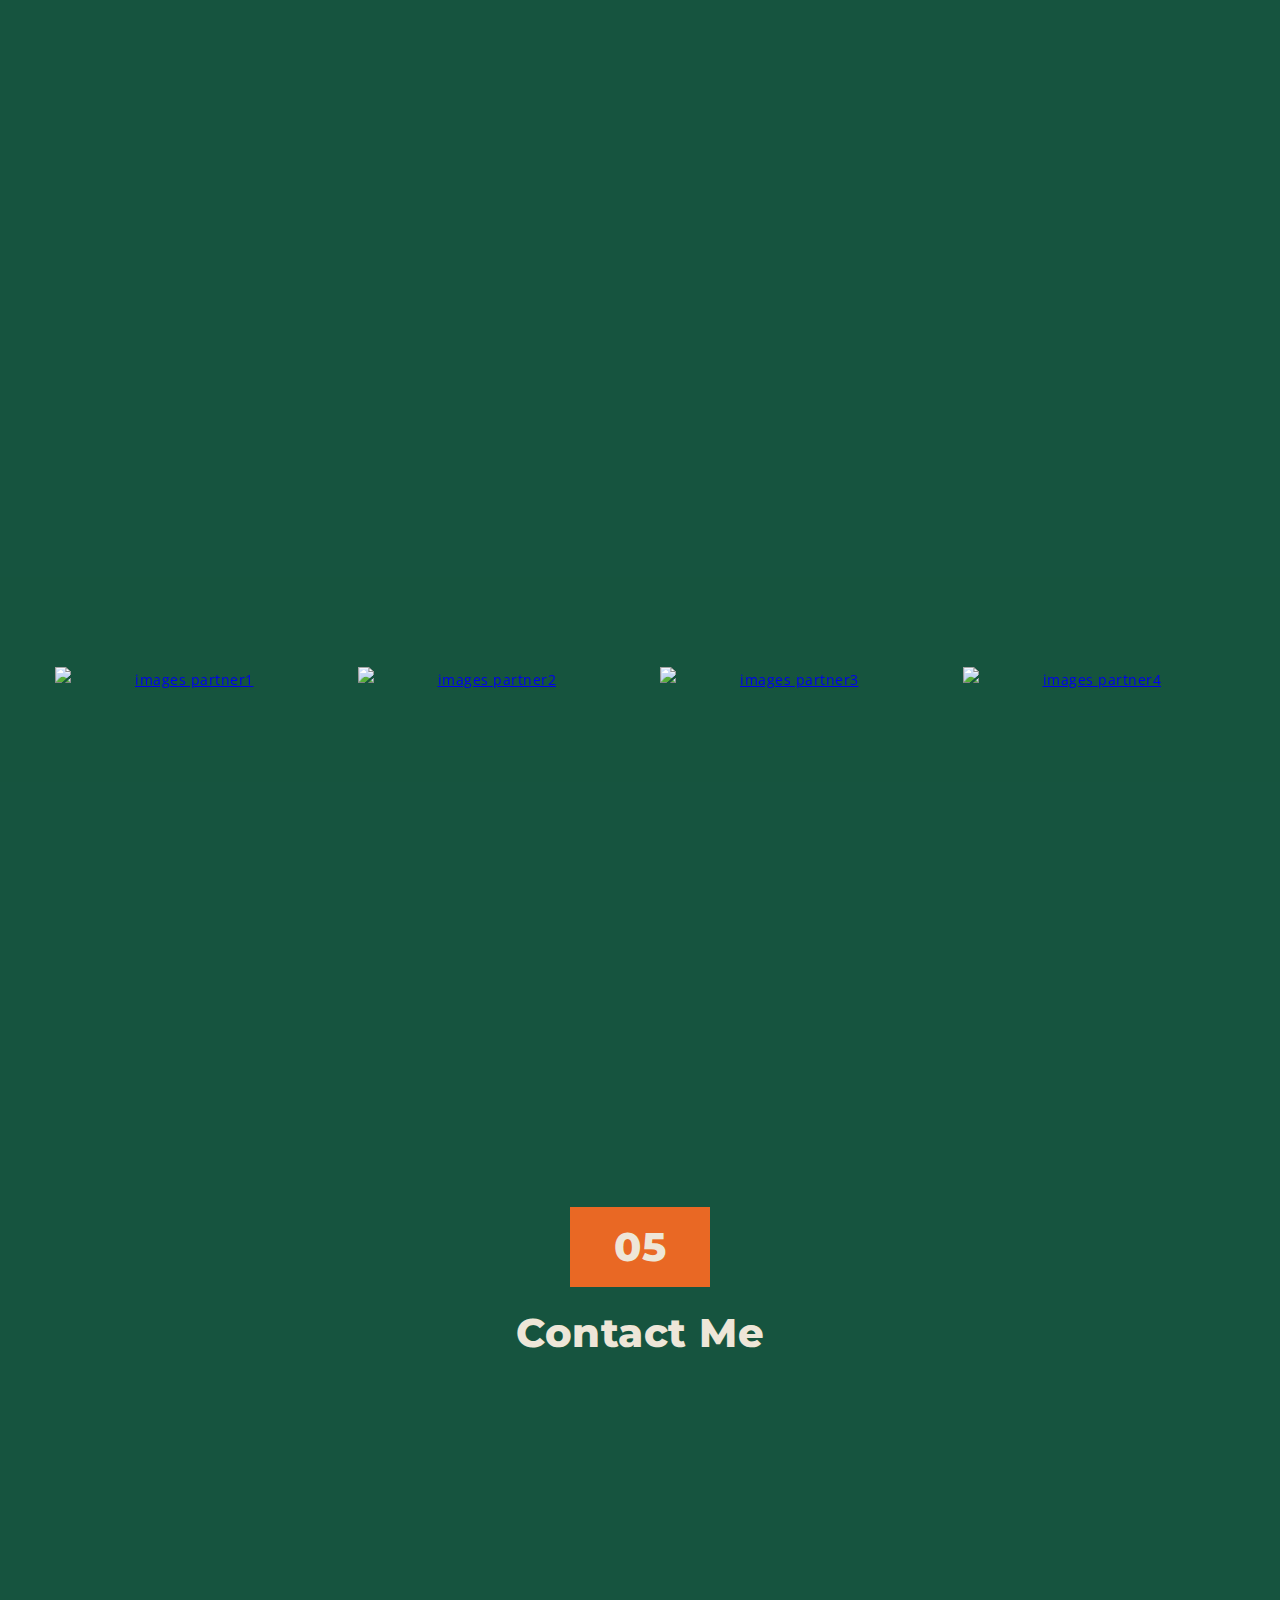
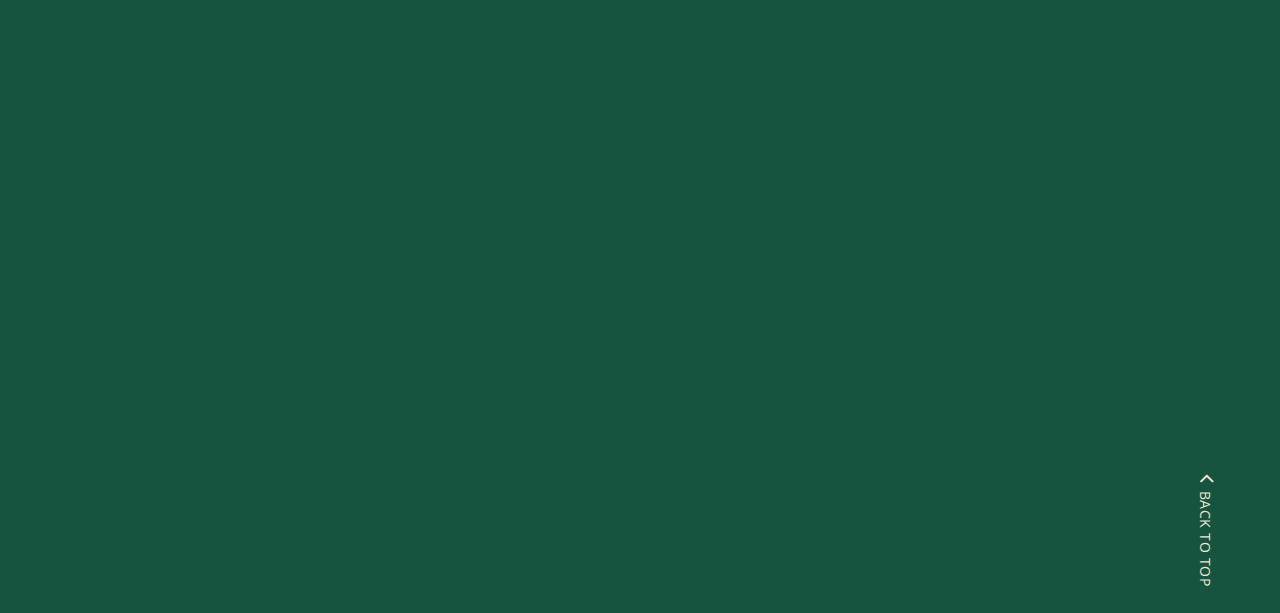
==== commit 5e6ce355: "fix: adding gtm and remove legacy UA" ====
--- a/index.html
+++ b/index.html
@@ -35,17 +35,14 @@
 	<link rel="canonical" href="https://risyandi.com/" />
 	<link rel='shortlink' href='https://risyandi.com/' />
 	<link rel="shortcut icon" href="./img/logo/logo.webp" id="favicon-ico">
-	<!-- global site tag (gtag.js) - google analytics -->
-	<script async src="https://www.googletagmanager.com/gtag/js?id=UA-130117056-1"></script>
-	<script>
-		window.dataLayer = window.dataLayer || [];
-
-		function gtag() {
-			dataLayer.push(arguments);
-		}
-		gtag('js', new Date());
-		gtag('config', 'UA-130117056-1');
-	</script>
+	<!-- google tag manager -->
+	<script>(function(w,d,s,l,i){w[l]=w[l] || []; w[l].push({
+				'gtm.start':
+					new Date().getTime(), event: 'gtm.js'
+			}); var f = d.getElementsByTagName(s)[0],
+				j = d.createElement(s), dl = l != 'dataLayer' ? '&l=' + l : ''; j.async = true; j.src =
+					'https://www.googletagmanager.com/gtm.js?id=' + i + dl; f.parentNode.insertBefore(j, f);
+		})(window, document, 'script','dataLayer','GTM-NSJXZQN');</script>
 	<!-- styles -->
 	<link
 		href="https://fonts.googleapis.com/css?family=Montserrat:400,400i,500,500i,600,600i,700,700i,800,800i,900,900i&display=swap"
@@ -58,6 +55,9 @@
 </head>
 
 <body>
+	<!-- Google Tag Manager (noscript) -->
+	<noscript><iframe src="https://www.googletagmanager.com/ns.html?id=GTM-NSJXZQN"
+	height="0" width="0" style="display:none;visibility:hidden"></iframe></noscript>
 	<!-- wrapper all -->
 	<div class="edina_tm_wrapper_all">
 
@@ -700,21 +700,21 @@
 							<div class="empty_notice"><span>Please Fill Required Fields</span></div>
 							<div class="wrap wow fadeIn" data-wow-duration="1.2s" data-wow-delay="0.2s">
 								<label for="name">
-									<!-- Name -->
+									Name
 									<input id="name" type="text" class="form-control" id='full-name' name="name"
 										required placeholder="Enter your full name here">
 								</label>
 							</div>
 							<div class="wrap wow fadeIn" data-wow-duration="1.2s" data-wow-delay="0.4s">
 								<label for="email">
-									<!-- email -->
+									email
 									<input id="email" type="email" class="form-control" id='email' name="_replyto"
 										required placeholder="Enter your email here">
 								</label>
 							</div>
 							<div class="wrap wow fadeIn" data-wow-duration="1.2s" data-wow-delay="0.6s">
 								<label for="message">
-									<!-- message -->
+									message
 									<textarea class="form-control" name="message" placeholder="Enter your message here"
 										required></textarea>
 								</label>
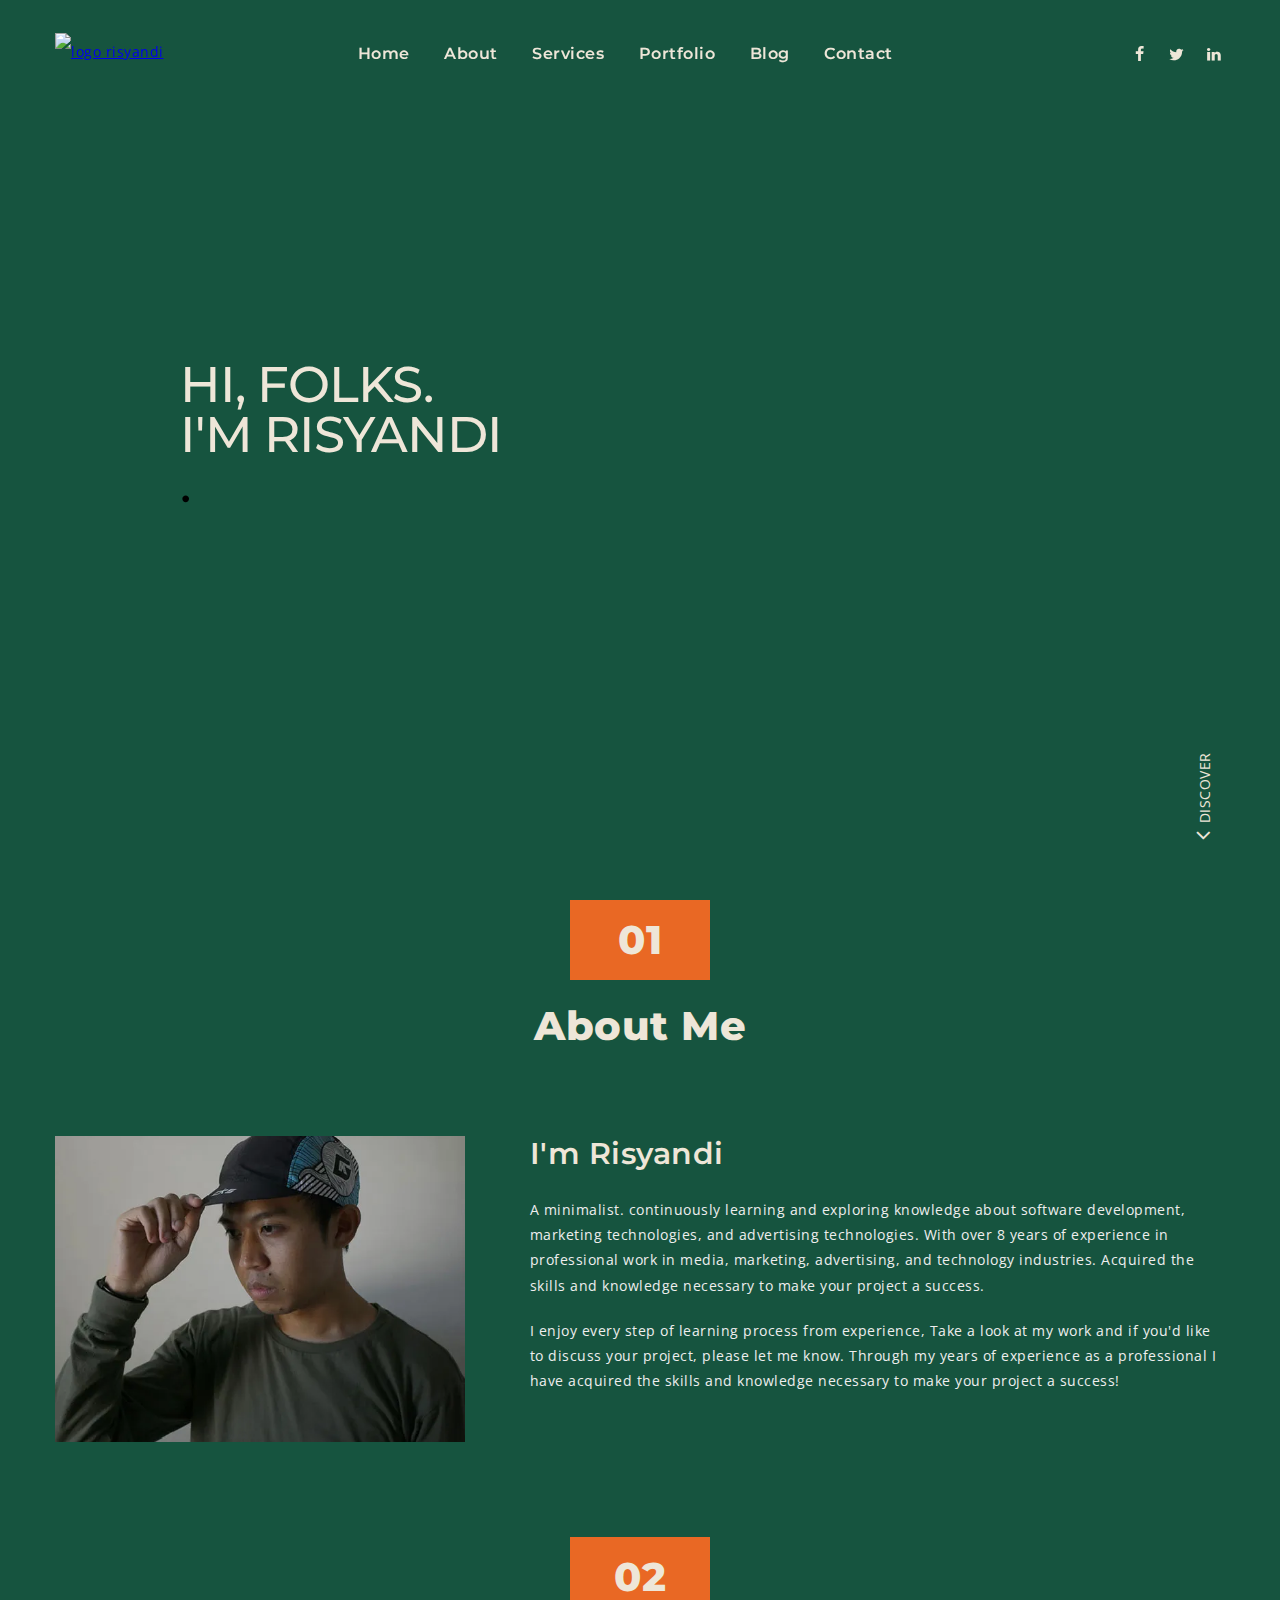
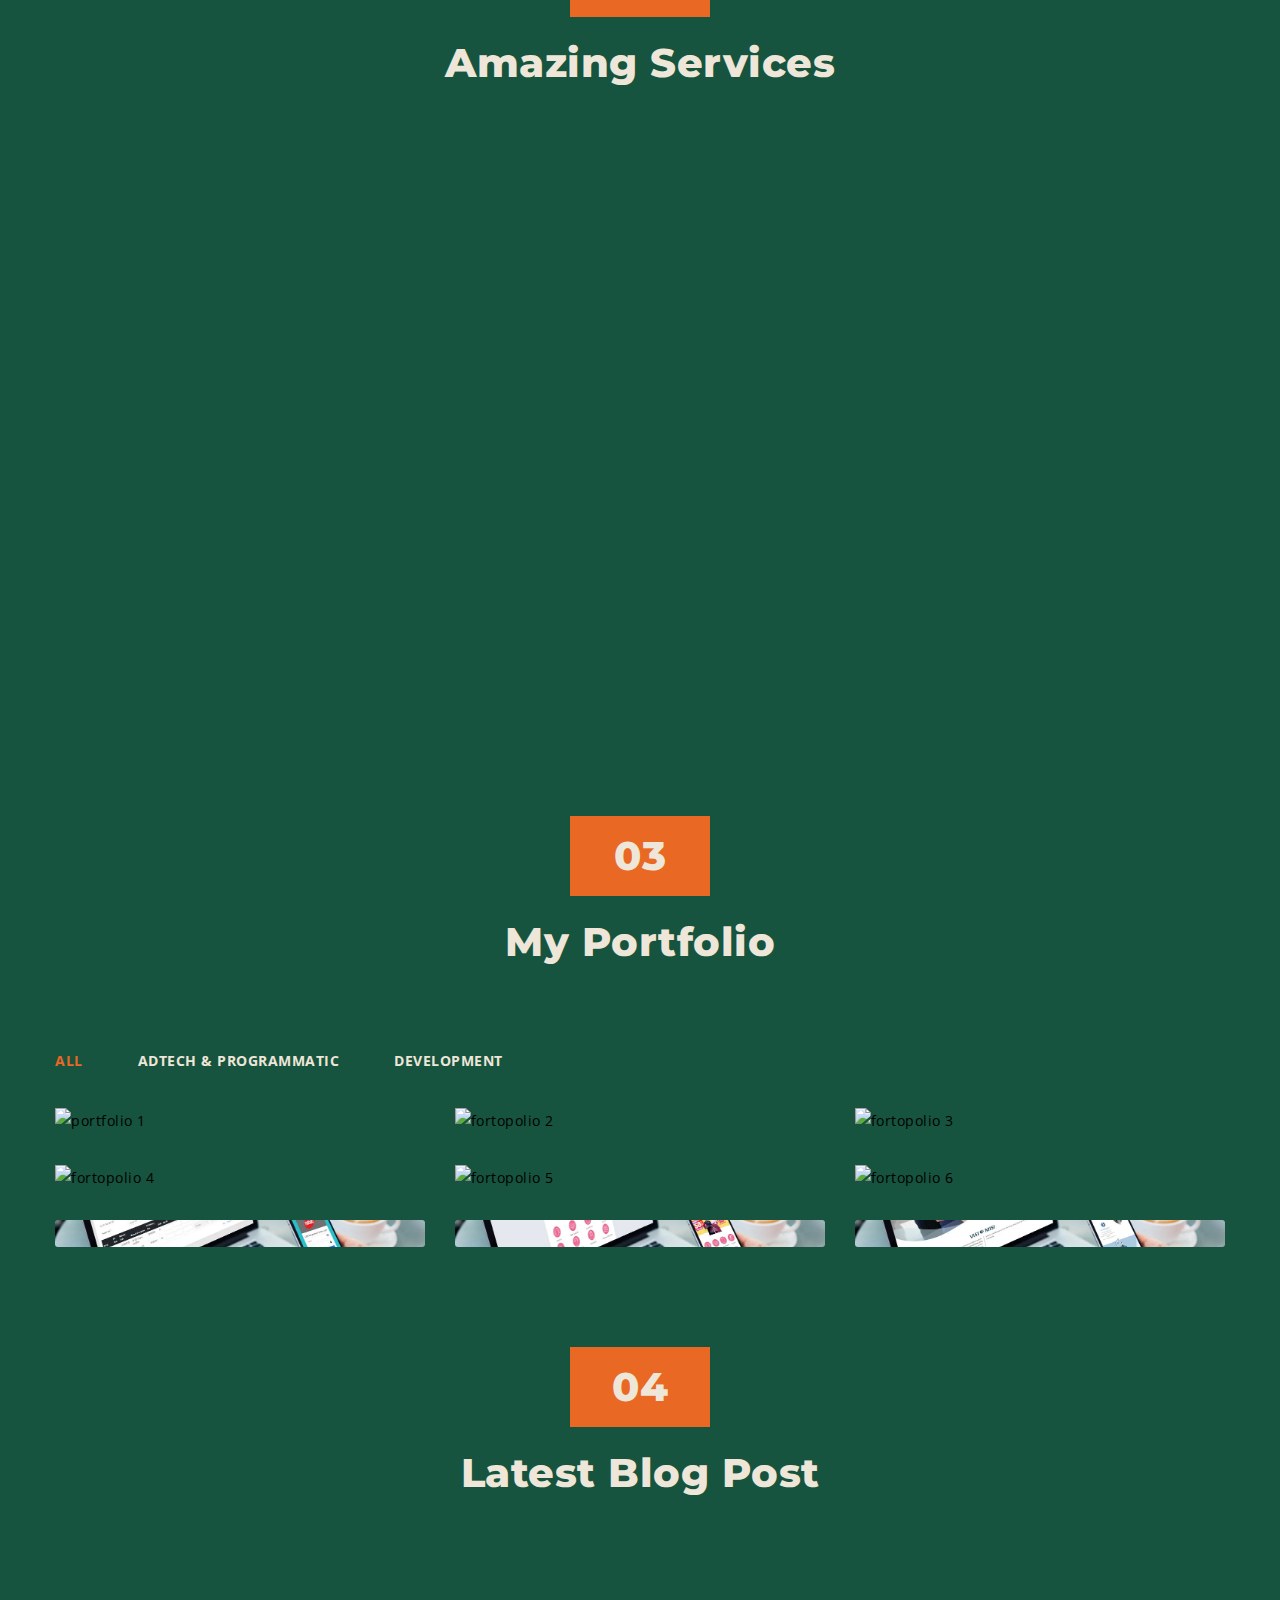
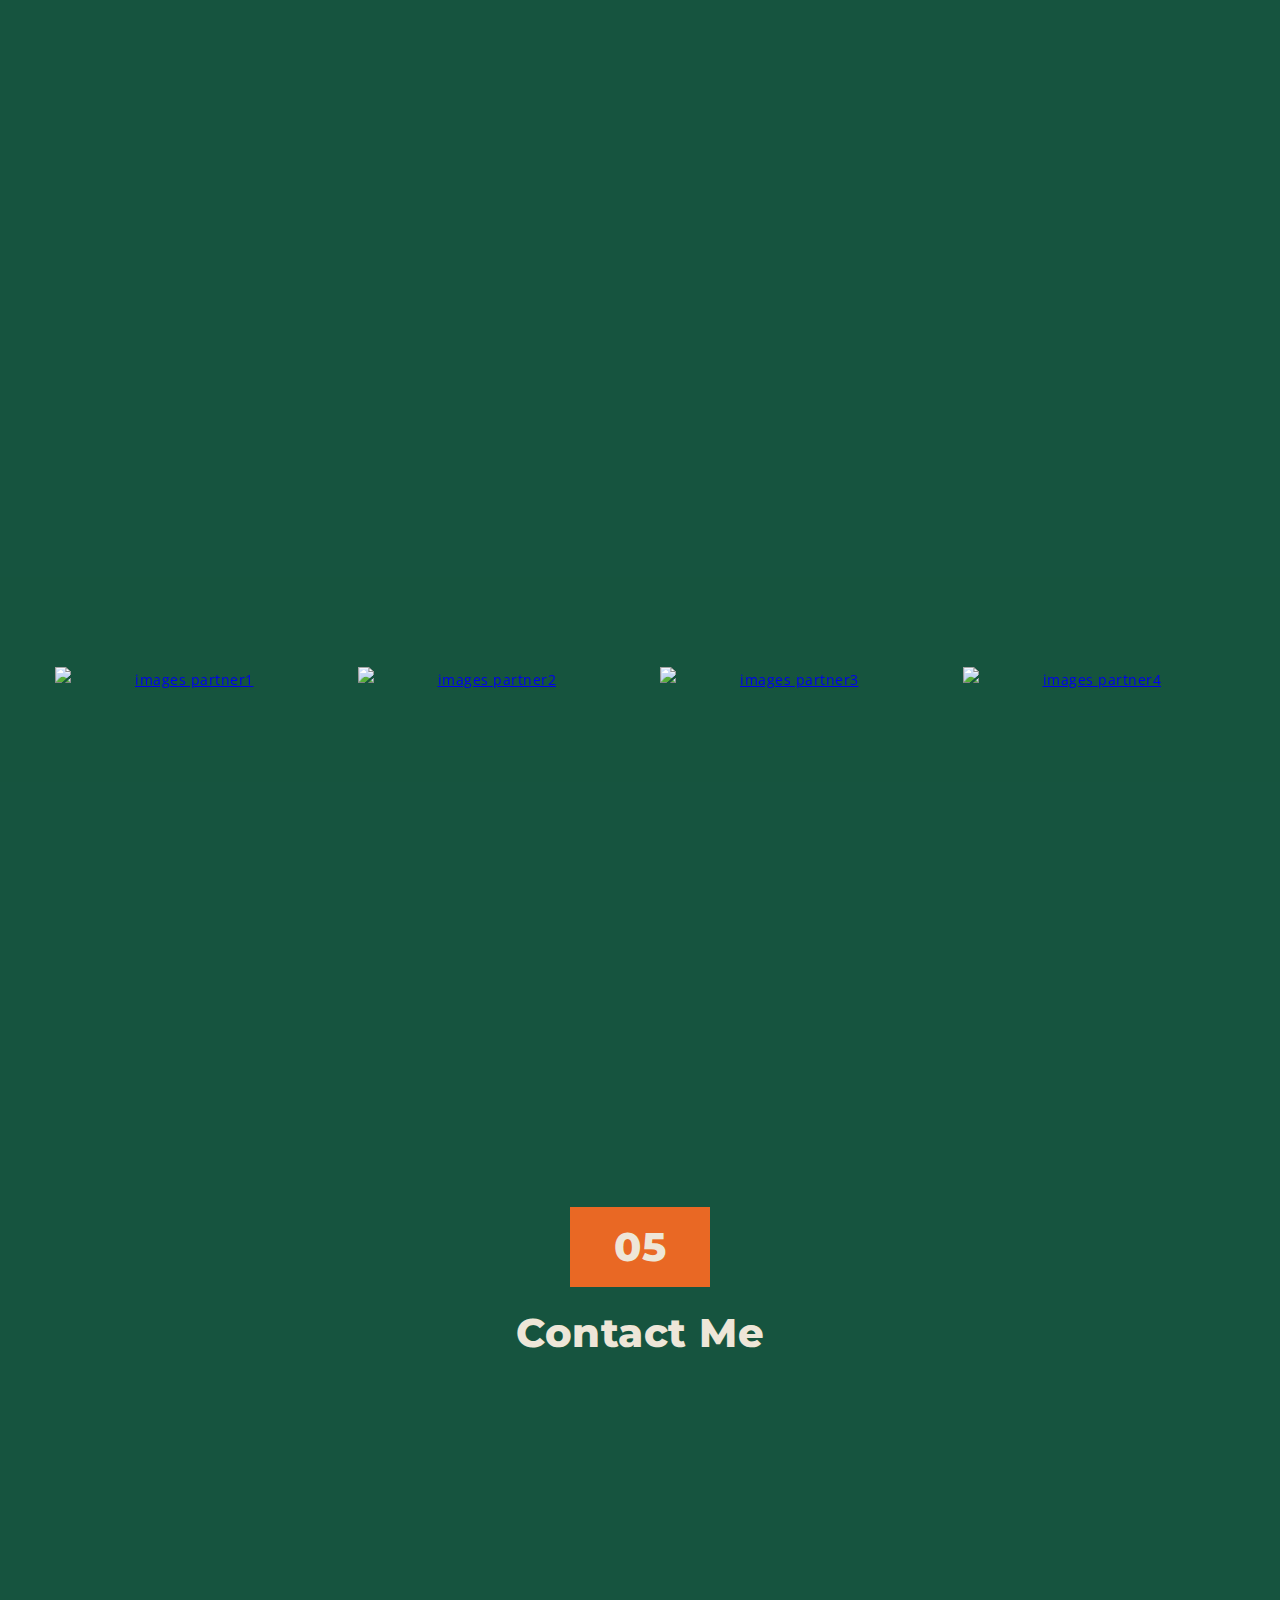
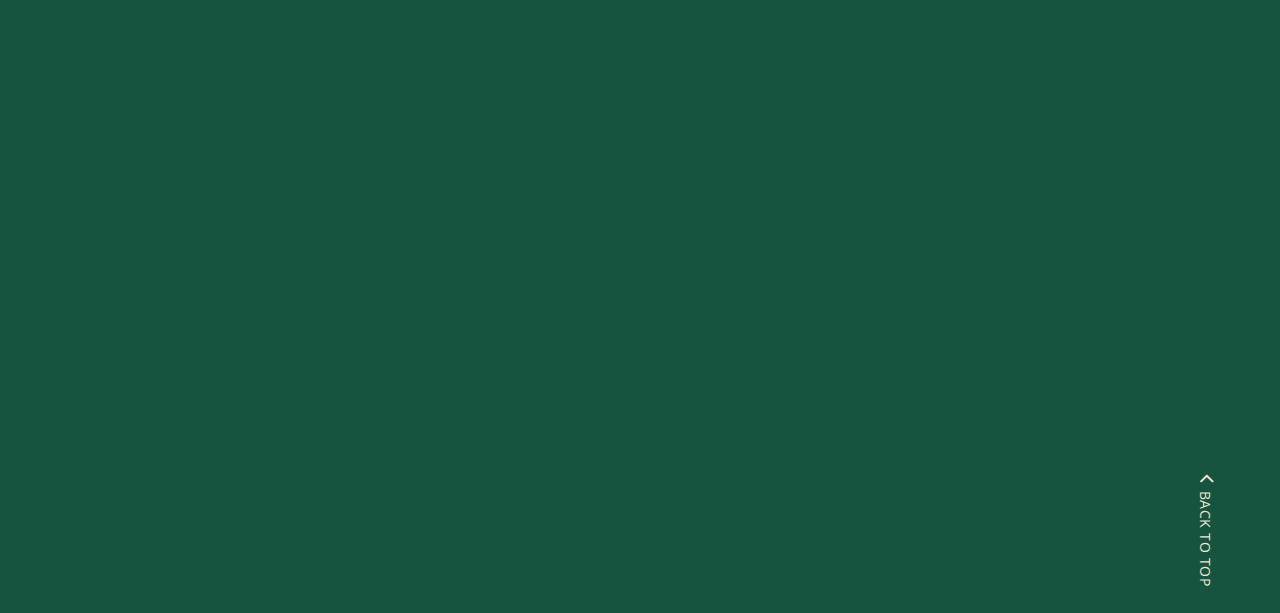
==== commit 3e8f8fd1: "fix: update title, meta, desc" ====
--- a/index.html
+++ b/index.html
@@ -2,33 +2,33 @@
 <html lang="en">
 
 <head>
-	<title>Risyandi | Software Engineer, Graphic Design And A Digital Nomad.</title>
+	<title>Risyandi | Software Engineer, The Happy Cyclist And A Digital Nomads.</title>
 	<!-- meta tags -->
 	<meta name="author" content="Risyandi">
 	<meta http-equiv="Content-Type" content="text/html; charset=utf-8" />
 	<meta http-equiv="Content-Type" content="text/html; charset=ISO-8859-1">
 	<meta content="IE=edge" http-equiv="X-UA-Compatible" />
 	<meta content="width=device-width, inital-scale=1, minimum-scale=1, maximum-scale=5" name="viewport" />
-	<meta content="Risyandi | Software Engineer, Graphic Design And A Digital Nomad." name="title" />
-	<meta content="Risyandi a minimalist personal, tech enthusiast, and a digital nomads from indonesia"
+	<meta content="Risyandi | Software Engineer, The Happy Cyclist And A Digital Nomads." name="title" />
+	<meta content="Risyandi a minimalist, tech enthusiast, and a digital nomads from indonesia"
 		name="description" />
-	<meta content="developer, web developer, risyandi, ris yandi, software engineer, front end developer, digital marketing expert, advertising operations, indonesia, professional expert, graphic design, photography" name="keywords" />
+	<meta content="risyandi, ris yandi, software engineer, front-end engineer, back-end engineer, full-stack engineer, software development engineer, digital marketing expert, advertising operations expert, indonesia, professional expert, photography, ngarsa digital, risyandi94" name="keywords" />
 	<meta name="yandex-verification" content="2345f68659e89e4b" />
 	<!-- meta facebook -->
 	<meta property="og:url" content="https://risyandi.com" />
 	<meta property="og:type" content="article" />
-	<meta property="og:title" content="Risyandi | Software Engineer, Graphic Design And A Digital Nomad." />
+	<meta property="og:title" content="Risyandi | Software Engineer, The Happy Cyclist And A Digital Nomads." />
 	<meta property="og:description"
-		content="Risyandi a minimalist personal, tech enthusiast, and a digital nomads from indonesia" />
+		content="Risyandi a minimalist, tech enthusiast, and a digital nomads from indonesia" />
 	<meta property="og:image"
 		content="https://images.pexels.com/photos/994605/pexels-photo-994605.jpeg?auto=compress&cs=tinysrgb&dpr=2&h=325&w=470" />
 	<!-- meta twitter -->
 	<meta name="twitter:card" content="summary_large_image">
 	<meta name="twitter:site" content="@risyandi94">
 	<meta name="twitter:creator" content="@risyandi94">
-	<meta name="twitter:title" content="Risyandi | Software Engineer, Graphic Design And A Digital Nomad.">
+	<meta name="twitter:title" content="Risyandi | Software Engineer, The Happy Cyclist And A Digital Nomads">
 	<meta name="twitter:description"
-		content="Risyandi a minimalist personal, tech enthusiast, and a digital nomads from indonesia">
+		content="Risyandi a minimalist, tech enthusiast, and a digital nomads from indonesia">
 	<meta name="twitter:image"
 		content="https://images.pexels.com/photos/994605/pexels-photo-994605.jpeg?auto=compress&cs=tinysrgb&dpr=2&h=325&w=470">
 	<!-- external library -->
@@ -130,8 +130,12 @@
 						<div class="content hero">
 							<div class="container hero">
 								<div class="hero_title">
-									<p class="first">Hi folks, I'm Risyandi<br /><span
-											class="edina_tm_animation_text_word"></span></p>
+									<p class="first">Hi, folks. 
+										<br />
+										I'm Risyandi
+										<br />
+										<span class="edina_tm_animation_text_word"></span>
+									</p>
 								</div>
 							</div>
 							<div class="edina_tm_discover_wrap anchor">
@@ -163,15 +167,17 @@
 									<h3>I'm Risyandi</h3>
 								</div>
 								<div class="definition">
-									<p>A minimalist personal, continuously learn and
-										explorer knowledge
-										about software development, advertising technologies, data scientist, 									graphic design, and ecosystem digital startup in Indonesia. With over 6 years
-										experience as a professional work on technology and digital media, I have
-										acquired the skills and knowledge necessary to make your project a success.</p>
-									<p>I enjoy every step of learning process from experience, Take a look at my work
+									<p>
+										A minimalist. continuously learning and exploring knowledge about software development, marketing technologies, and advertising technologies.
+										With over 8 years of experience in professional work in media, marketing, advertising, and technology industries.
+
+										Acquired the skills and knowledge necessary to make your project a success.</p>
+									<p>
+										I enjoy every step of learning process from experience, Take a look at my work
 										and if you'd like to discuss your project, please let me know. Through my years
 										of experience as a professional I have acquired the skills
-										and knowledge necessary to make your project a success!</p>
+										and knowledge necessary to make your project a success!
+									</p>
 								</div>
 								<div class="sharebox">
 									<ul>
@@ -756,7 +762,7 @@
 		integrity="sha256-9/aliU8dGd2tb6OSsuzixeV4y/faTqgFtohetphbbj0=" crossorigin="anonymous"></script>
 	<script src="main-pages/assets/owl-carousel/owl.carousel.min.js"></script>
 	<script src="js/plugins.js"></script>
-	<script src="js/init.js?v=1.1"></script>
+	<script src="js/init.js?v=1.2"></script>
 
 </body>
 
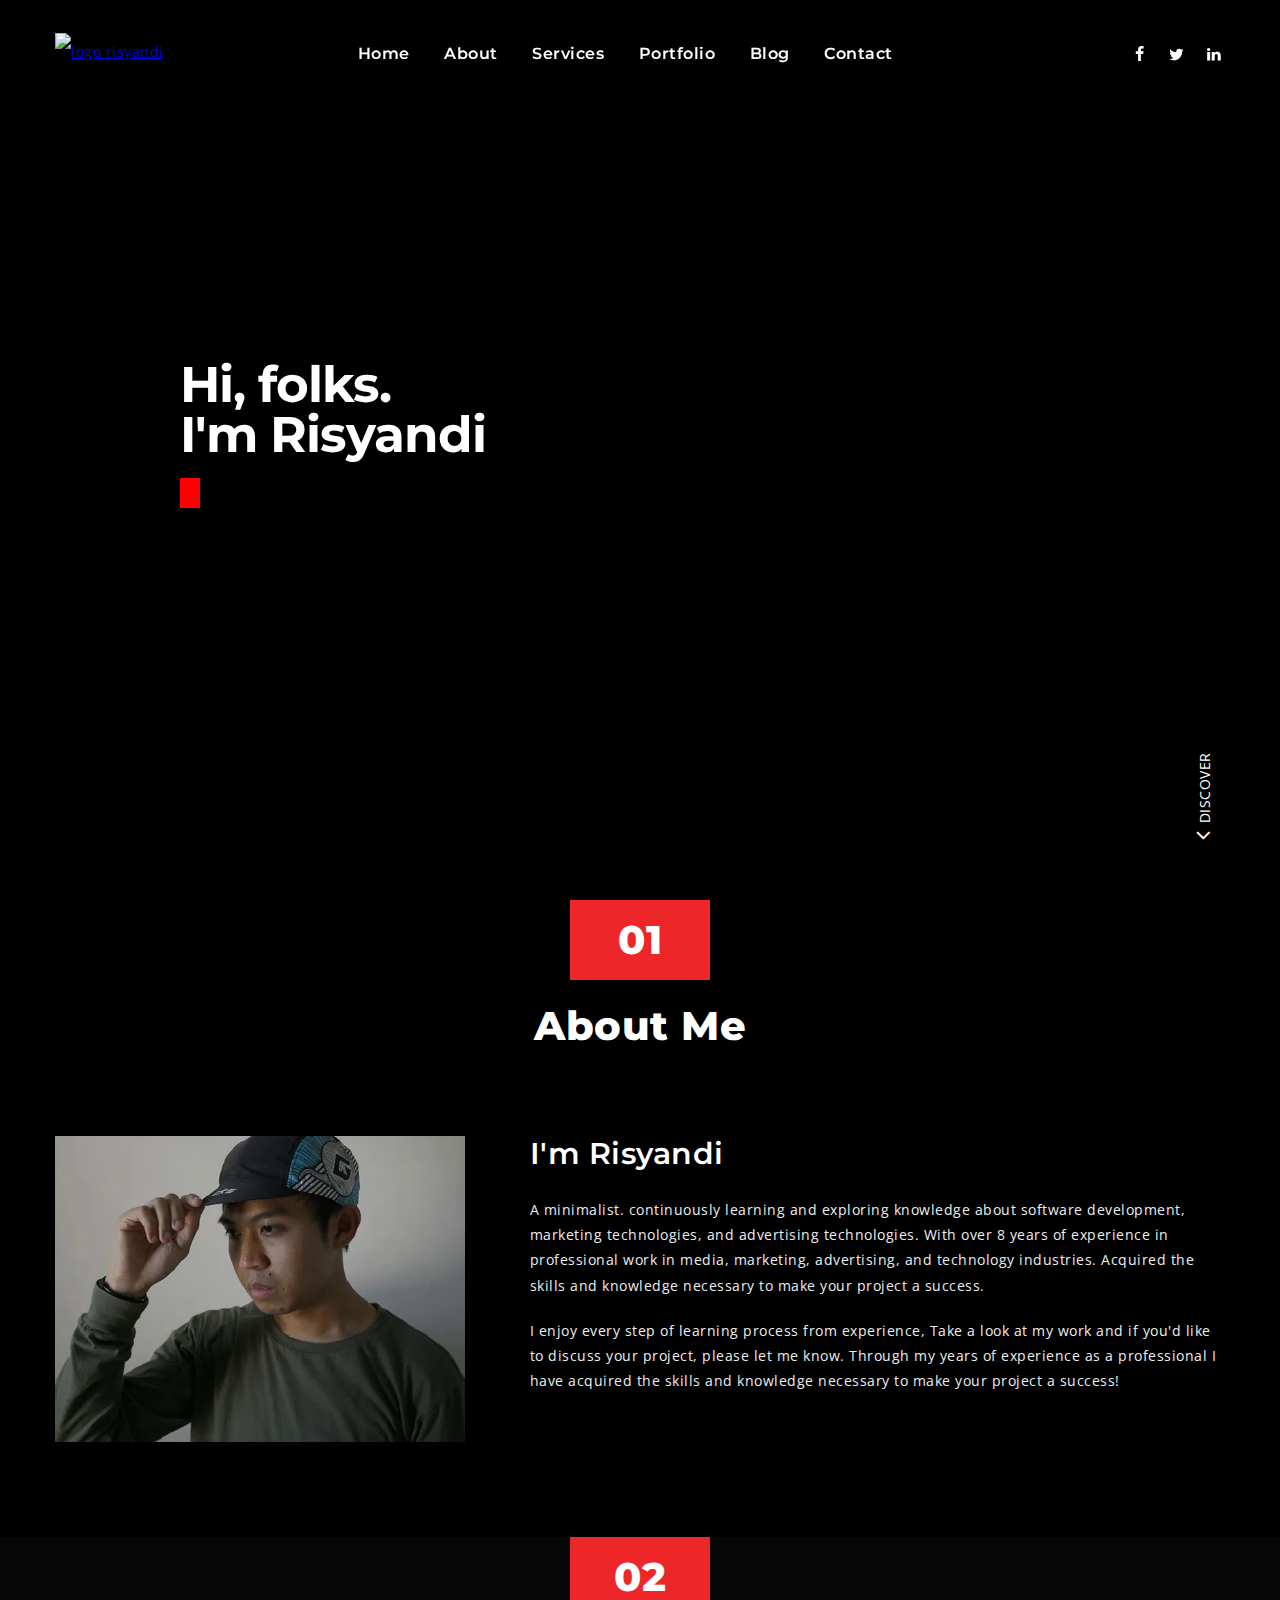
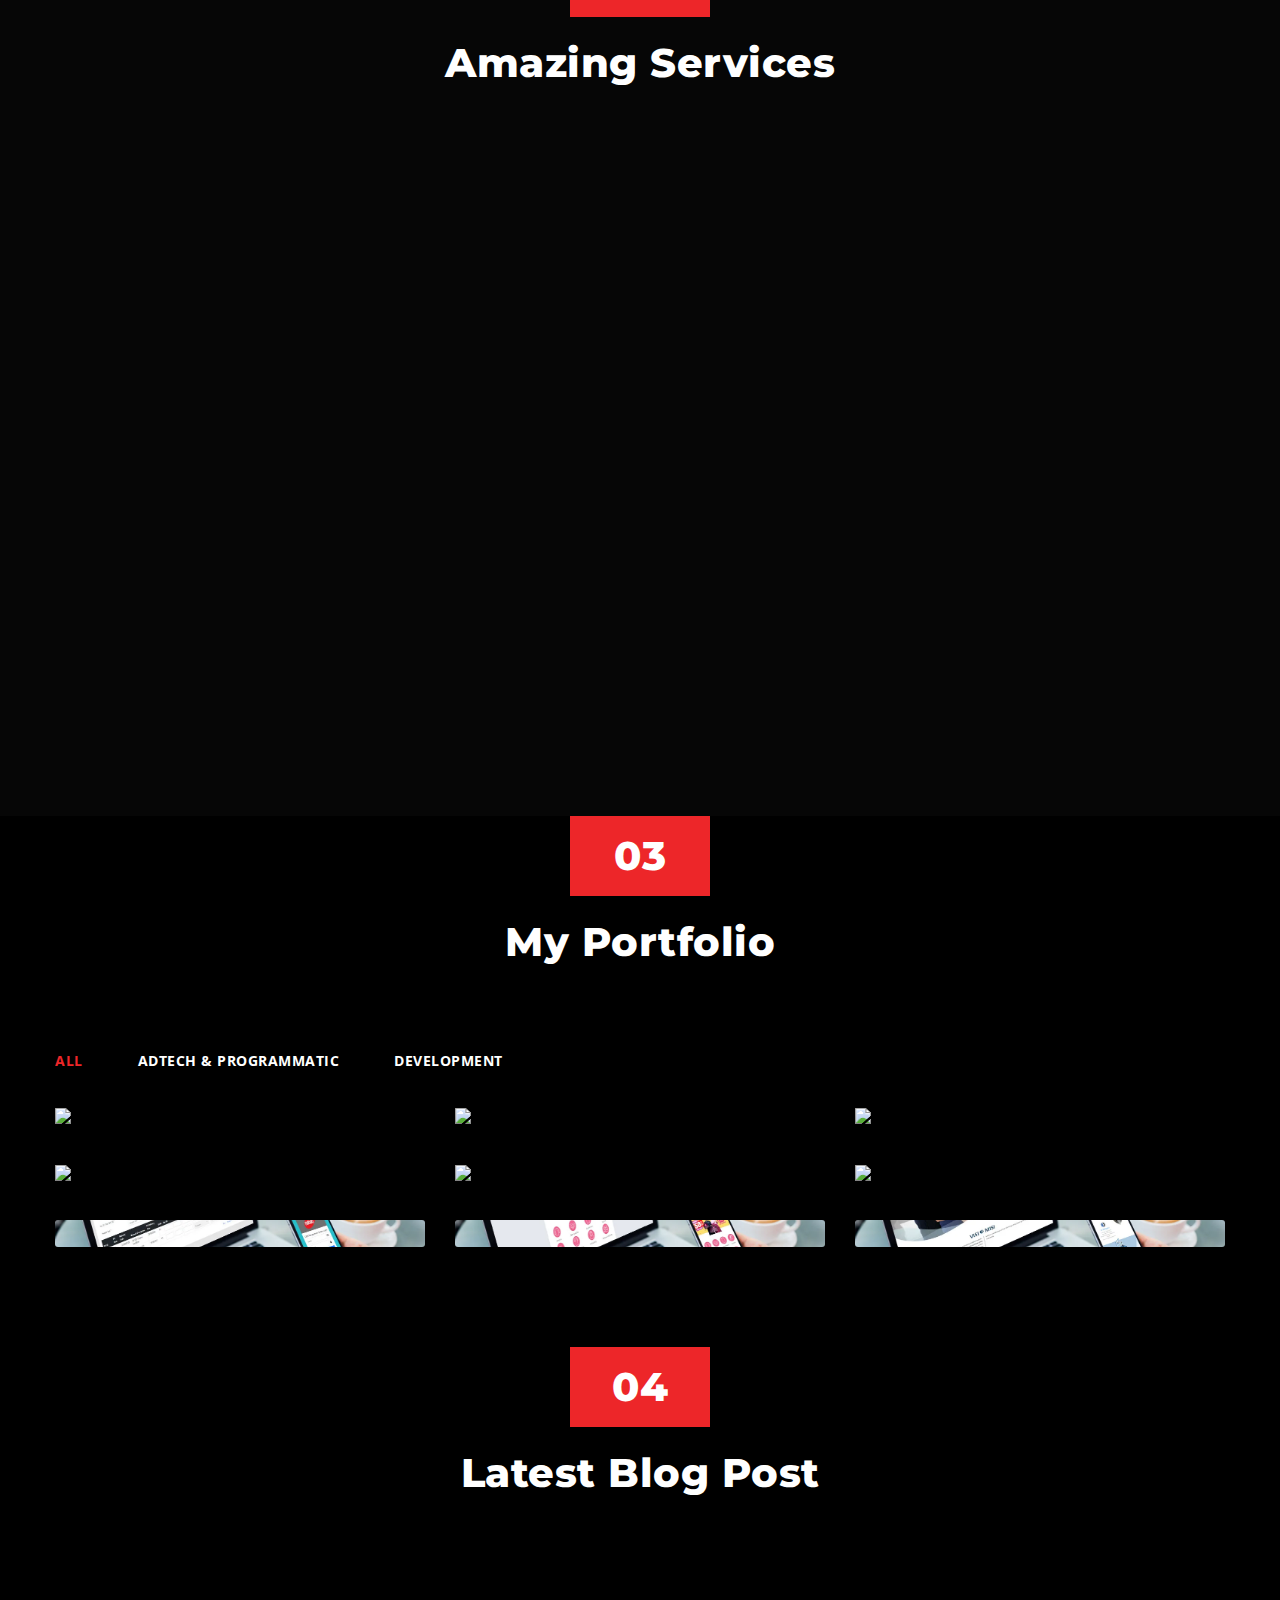
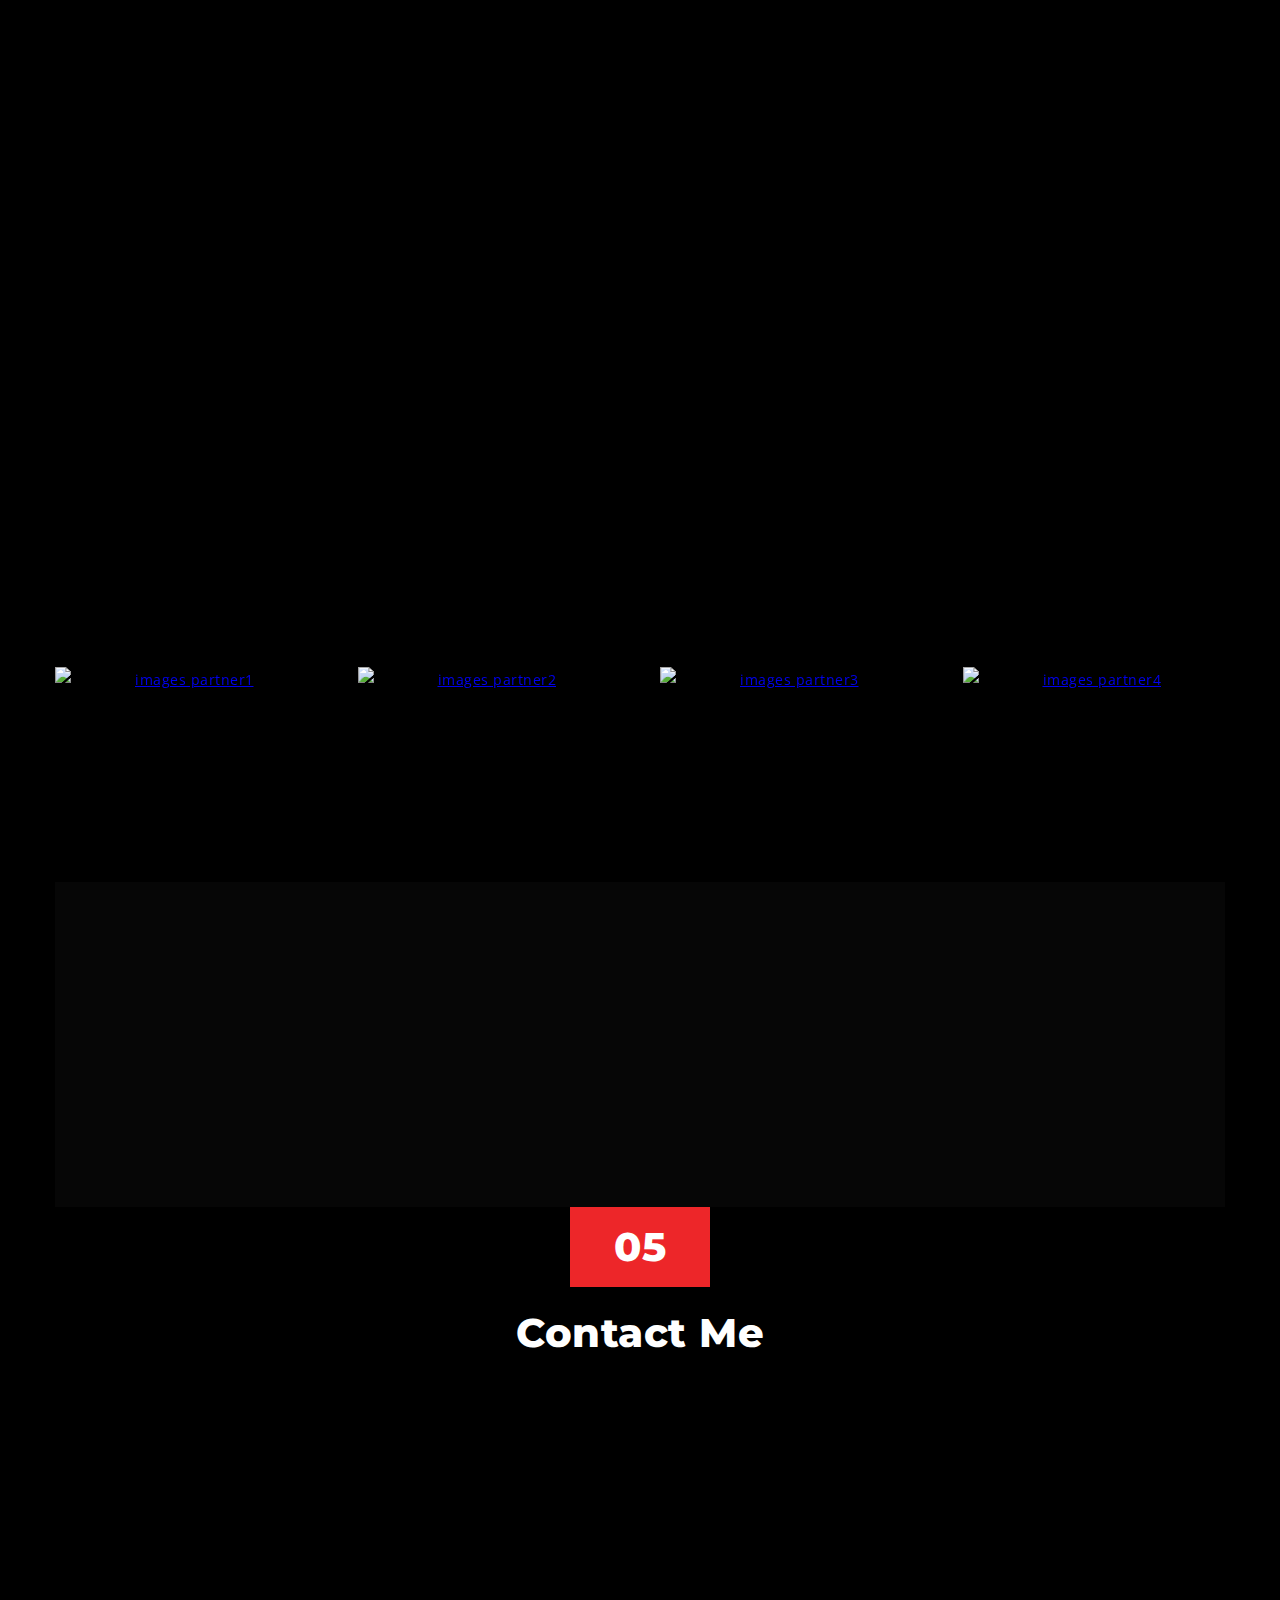
==== commit 1f1dc6db: "fix: update version for clear cache" ====
--- a/index.html
+++ b/index.html
@@ -51,7 +51,7 @@
 		rel="stylesheet preconnect" crossorigin>
 	<link rel="stylesheet" href="main-pages/assets/owl-carousel/assets/owl.carousel.min.css" type="text/css">
 	<link rel="stylesheet" type="text/css" href="css/plugins.css" />
-	<link rel="stylesheet" type="text/css" href="css/style.css?v=1.1" />
+	<link rel="stylesheet" type="text/css" href="css/style.css?v=1.3" />
 </head>
 
 <body>
@@ -762,7 +762,7 @@
 		integrity="sha256-9/aliU8dGd2tb6OSsuzixeV4y/faTqgFtohetphbbj0=" crossorigin="anonymous"></script>
 	<script src="main-pages/assets/owl-carousel/owl.carousel.min.js"></script>
 	<script src="js/plugins.js"></script>
-	<script src="js/init.js?v=1.2"></script>
+	<script src="js/init.js?v=1.3"></script>
 
 </body>
 
--- a/css/style.css
+++ b/css/style.css
@@ -40,7 +40,7 @@
 	letter-spacing: 0.5px;
 	word-wrap: break-word;
 	font-weight: 400;
-	background-color: #16543f;
+	background-color: #000000;
 }
 
 svg {
@@ -77,34 +77,34 @@
 
 ::-webkit-input-placeholder {
 	/* WebKit, Blink, Edge */
-	color: #eee6d8;
+	color: #fff;
 }
 
 :-moz-placeholder {
 	/* Mozilla Firefox 4 to 18 */
-	color: #eee6d8;
+	color: #fff;
 	opacity: 1;
 }
 
 ::-moz-placeholder {
 	/* Mozilla Firefox 19+ */
-	color: #eee6d8;
+	color: #fff;
 	opacity: 1;
 }
 
 :-ms-input-placeholder {
 	/* Internet Explorer 10-11 */
-	color: #eee6d8;
+	color: #fff;
 }
 
 ::-ms-input-placeholder {
 	/* Microsoft Edge */
-	color: #eee6d8;
+	color: #fff;
 }
 
 ::placeholder {
 	/* Most modern browsers support this now. */
-	color: #eee6d8;
+	color: #fff;
 }
 
 /*---------------------------------------------------*/
@@ -135,7 +135,7 @@
 }
 
 .edina_tm_header.scroll {
-	background-color: #16543f;
+	background-color: rgba(0, 0, 0, .9);
 
 	box-shadow: 0 1px 3px rgba(0, 0, 0, .15);
 	-moz-box-shadow: 0 1px 3px rgba(0, 0, 0, .15);
@@ -143,19 +143,19 @@
 }
 
 .edina_tm_header.scroll .edina_tm_navigation_wrap .menu>ul>li a {
-	color: #eee6d8;
+	color: #fff;
 }
 
 .edina_tm_header.scroll .edina_tm_navigation_wrap .social_icons_wrap>ul>li a {
-	color: #eee6d8;
+	color: #fff;
 }
 
 .edina_tm_header.scroll .edina_tm_navigation_wrap .menu>ul>li a:hover {
-	color: #e96824 ;
+	color: #ed2629;
 }
 
 .edina_tm_header.scroll .edina_tm_navigation_wrap .social_icons_wrap>ul>li a:hover {
-	color: #e96824 ;
+	color: #ed2629;
 }
 
 .edina_tm_navigation_wrap,
@@ -227,7 +227,7 @@
 
 .edina_tm_navigation_wrap .menu>ul>li a {
 	text-decoration: none;
-	color: #eee6d8;
+	color: #fff;
 	font-family: "Montserrat";
 	font-size: 16px;
 	font-weight: 600;
@@ -241,7 +241,7 @@
 }
 
 .edina_tm_navigation_wrap .menu>ul>li a:hover {
-	color: #e96824 ;
+	color: #ed2629;
 }
 
 .edina_tm_navigation_wrap .social_icons_wrap {
@@ -266,7 +266,7 @@
 
 .edina_tm_navigation_wrap .social_icons_wrap>ul>li a {
 	text-decoration: none;
-	color: #eee6d8;
+	color: #fff;
 	font-size: 16px;
 	display: inline-block;
 
@@ -278,7 +278,7 @@
 }
 
 .edina_tm_navigation_wrap .social_icons_wrap>ul>li a:hover {
-	color: #e96824 ;
+	color: #ed2629;
 }
 
 /*---------------------------------------------------*/
@@ -290,7 +290,7 @@
 	height: auto;
 	clear: both;
 	float: left;
-	background-color: #16543f;
+	background-color: rgba(0, 0, 0, .95);
 	padding: 50px 20px;
 	display: none;
 	border-bottom: 1px solid rgba(255, 255, 255, .09);
@@ -333,7 +333,7 @@
 
 .edina_tm_mobile_menu_wrap .mob_menu>ul>li a {
 	text-decoration: none;
-	color: #eee6d8;
+	color: #FFFFFF;
 	font-family: "Montserrat";
 	font-weight: 600;
 	font-size: 20px;
@@ -458,7 +458,7 @@
 .edina_tm_trigger .hamburger .hamburger-inner::before,
 .edina_tm_trigger .hamburger .hamburger-inner::after,
 .edina_tm_trigger .hamburger .hamburger-inner {
-	background-color: #eee6d8;
+	background-color: #fff;
 	width: 30px;
 
 	-webkit-transition: all .3s ease;
@@ -604,7 +604,7 @@
 .edina_tm_discover_wrap a {
 	text-transform: uppercase;
 	text-decoration: none;
-	color: #eee6d8;
+	color: #fff;
 	position: relative;
 	display: block;
 
@@ -616,11 +616,11 @@
 }
 
 .edina_tm_discover_wrap a:hover {
-	color: #e96824 ;
+	color: #ed2629;
 }
 
 .edina_tm_discover_wrap a:hover:before {
-	color: #e96824 ;
+	color: #ed2629;
 }
 
 .edina_tm_discover_wrap a:before {
@@ -630,7 +630,7 @@
 	left: -17px;
 	font-family: xcon;
 	font-size: 24px;
-	color: #eee6d8;
+	color: #fff;
 	-webkit-animation: secdownmoving 1000ms linear 0s infinite;
 	-o-animation: secdownmoving 1000ms linear 0s infinite;
 	animation: secdownmoving 1000ms linear 0s infinite;
@@ -728,7 +728,7 @@
 	height: 80px;
 	line-height: 80px;
 	display: inline-block;
-	background-color: #e96824;
+	background-color: #ed2629;
 }
 
 .edina_tm_main_title_holder_wrap .number_wrap {
@@ -736,7 +736,7 @@
 }
 
 .edina_tm_main_title_holder_wrap .number_wrap span {
-	color: #eee6d8;
+	color: #FFF;
 	font-size: 40px;
 	font-weight: 800;
 	display: inline-block;
@@ -744,7 +744,7 @@
 }
 
 .edina_tm_main_title_holder_wrap .title_wrap span {
-	color: #eee6d8;
+	color: #fff;
 	font-size: 40px;
 	font-weight: 800;
 	display: inline-block;
@@ -798,7 +798,7 @@
 }
 
 .edina_tm_about_wrap .rightbox .name_holder h3 {
-	color: #eee6d8;
+	color: #fff;
 }
 
 .edina_tm_about_wrap .rightbox .definition p {
@@ -817,14 +817,14 @@
 }
 
 .edina_tm_about_wrap .rightbox .sharebox ul li span {
-	color: #eee6d8;
+	color: #fff;
 	padding-right: 12px;
 	font-size: 16px;
 }
 
 .edina_tm_about_wrap .rightbox .sharebox ul li a {
 	text-decoration: none;
-	color: #eee6d8;
+	color: #fff;
 	font-size: 16px;
 
 	-webkit-transition: all .3s ease;
@@ -835,7 +835,7 @@
 }
 
 .edina_tm_about_wrap .rightbox .sharebox ul li a:hover {
-	color: #e96824 ;
+	color: #ed2629;
 }
 
 /*---------------------------------------------------*/
@@ -848,7 +848,7 @@
 	clear: both;
 	float: left;
 	text-align: center;
-	background-color: #16543f;
+	background-color: #060606;
 
 	-webkit-box-sizing: border-box;
 	/* Safari/Chrome, other WebKit */
@@ -1073,7 +1073,7 @@
 .edina_tm_services_wrap .service_icon .svg {
 	width: 40px;
 	height: 40px;
-	color: #e96824 ;
+	color: #ed2629;
 }
 
 .edina_tm_services_wrap ul.total .inner_list span {
@@ -1090,7 +1090,7 @@
 	content: "";
 	width: 0px;
 	height: 2px;
-	background-color: #eee6d8;
+	background-color: #fff;
 
 	-webkit-transition: all .5s ease;
 	-moz-transition: all .5s ease;
@@ -1104,7 +1104,7 @@
 	content: "";
 	width: 2px;
 	height: 0px;
-	background-color: #eee6d8;
+	background-color: #fff;
 
 	-webkit-transition: all .5s ease;
 	-moz-transition: all .5s ease;
@@ -1124,7 +1124,7 @@
 	content: "";
 	width: 0px;
 	height: 2px;
-	background-color: #eee6d8;
+	background-color: #fff;
 
 	-webkit-transition: all .5s ease;
 	-moz-transition: all .5s ease;
@@ -1138,7 +1138,7 @@
 	content: "";
 	width: 2px;
 	height: 0px;
-	background-color: #eee6d8;
+	background-color: #fff;
 
 	-webkit-transition: all .5s ease;
 	-moz-transition: all .5s ease;
@@ -1169,7 +1169,7 @@
 
 .edina_tm_services_wrap .service_title h3 {
 	font-size: 20px;
-	color: #eee6d8;
+	color: #fff;
 }
 
 .edina_tm_services_wrap .service_definition p {
@@ -1226,7 +1226,7 @@
 	text-decoration: none;
 	font-size: 14px;
 	font-weight: 700;
-	color: #eee6d8;
+	color: #fff;
 	display: inline-block;
 	margin-bottom: 10px;
 	text-transform: uppercase;
@@ -1241,7 +1241,7 @@
 }
 
 .edina_tm_portfolio_filter li a.current {
-	color: #e96824 ;
+	color: #ed2629;
 }
 
 /* PORTFOLIO LIST */
@@ -1357,7 +1357,7 @@
 .edina_tm_portfolio_list .list_inner .definition_portfolio {
 	position: absolute;
 	top: 100%;
-	background-color: #eee6d8;
+	background-color: #060606;
 	width: 100%;
 	text-align: center;
 	padding: 25px 0px;
@@ -1377,7 +1377,7 @@
 }
 
 .edina_tm_portfolio_list .list_inner .definition_portfolio .first {
-	color: #16543f ;
+	color: #FFFFFF;
 	display: block;
 	text-transform: uppercase;
 	font-weight: 700;
@@ -1390,7 +1390,7 @@
 	content: "";
 	width: 13px;
 	height: 3px;
-	background-color: #e96824;
+	background-color: #ed2629;
 	bottom: -10px;
 	left: 50%;
 	margin-left: -6.5px;
@@ -1398,13 +1398,13 @@
 
 .edina_tm_portfolio_list .list_inner .definition_portfolio .second {
 	display: block;
-	color: #16543f;
+	color: #eee;
 	margin-top: 16px;
 }
 
 .edina_tm_portfolio_list .list_inner .definition_portfolio .first a {
 	text-decoration: none;
-	color: #e96824 ;
+	color: #FFFFFF;
 
 	-webkit-transition: all .3s ease;
 	-moz-transition: all .3s ease;
@@ -1414,7 +1414,7 @@
 }
 
 .edina_tm_portfolio_list .list_inner .definition_portfolio .first a:hover {
-	color: #e96824 ;
+	color: #ed2629;
 }
 
 /*---------------------------------------------------*/
@@ -1512,7 +1512,7 @@
 
 .edina_tm_testimonial_wrap .carousel_wrap .svg_wrap i {
 	font-size: 25px;
-	color: #e96824 ;
+	color: #ed2629;
 }
 
 .edina_tm_testimonial_wrap .name_holder_wrap span {
@@ -1521,7 +1521,7 @@
 }
 
 .edina_tm_testimonial_wrap .name_holder_wrap span.name {
-	color: #eee6d8;
+	color: #fff;
 }
 
 .edina_tm_testimonial_wrap .name_holder_wrap span.job {
@@ -1545,7 +1545,7 @@
 	height: auto;
 	clear: both;
 	float: left;
-	background-color: #16543f;
+	background-color: #000;
 	margin-bottom: 70px;
 
 	-webkit-box-sizing: border-box;
@@ -1566,7 +1566,7 @@
 }
 
 .edina_tm_news_wrap .edina_tm_list_wrap .inner_list {
-	background-color: #eee6d8;
+	background-color: #060606;
 	border-radius: 3px;
 }
 
@@ -1602,7 +1602,7 @@
 }
 
 .edina_tm_news_wrap .date_wrap p {
-	color: #16543f;
+	color: #eee;
 	font-family: "Montserrat";
 	font-weight: 500;
 }
@@ -1612,7 +1612,7 @@
 }
 
 .edina_tm_news_wrap .date_wrap p a {
-	color: #16543f;
+	color: #eee;
 	text-decoration: none;
 	text-transform: uppercase;
 	position: relative;
@@ -1645,13 +1645,13 @@
 }
 
 .edina_tm_news_wrap .title_holder h3 {
-	color: #e96824;
+	color: #fff;
 	line-height: 1.4;
 }
 
 .edina_tm_news_wrap .title_holder h3 a {
 	text-decoration: none;
-	color: #e96824;
+	color: #fff;
 	font-size: 22px;
 	display: block;
 
@@ -1671,13 +1671,13 @@
 }
 
 .edina_tm_news_wrap .definition p {
-	color: #16543f;
+	color: #eee;
 }
 
 .edina_tm_news_wrap .read_more a {
-	color: #eee6d8;
+	color: #fff;
 	text-decoration: none;
-	background-color: #e96824 ;
+	background-color: #ed2629;
 	padding: 8px 35px;
 	display: inline-block;
 	font-family: "Montserrat";
@@ -1825,12 +1825,12 @@
 	line-height: 1.4;
 	font-weight: 600;
 	font-family: "Montserrat";
-	color: #eee6d8;
+	color: #fff;
 }
 
 #edina_tm_popup_blog .title_holder h3 a {
 	text-decoration: none;
-	color: #eee6d8;
+	color: #fff;
 	font-size: 22px;
 	display: block;
 }
@@ -1871,7 +1871,7 @@
 
 #edina_tm_popup_blog .edina_tm_popup_share_wrap ul li a {
 	text-decoration: none;
-	color: #eee6d8;
+	color: #fff;
 	font-size: 15px;
 	position: relative;
 	font-family: "Montserrat";
@@ -1940,7 +1940,7 @@
 }
 
 .edina_tm_universal_box_wrap .overlay_color.partners {
-	background-color: #16543fb8;
+	background-color: rgba(0, 0, 0, .95);
 }
 
 .edina_tm_universal_box_wrap .content.partners {
@@ -1996,7 +1996,7 @@
 	width: 100%;
 	height: auto;
 	clear: both;
-	background-color: #16543f;
+	background-color: #060606;
 	padding: 93px 0px 100px 0px;
 
 	-webkit-box-sizing: border-box;
@@ -2017,7 +2017,7 @@
 }
 
 .edina_tm_work_together_wrap h3 {
-	color: #eee6d8;
+	color: #fff;
 	margin-bottom: 17px;
 }
 
@@ -2027,9 +2027,9 @@
 }
 
 .edina_tm_work_together_wrap .invite a {
-	color: #eee6d8;
+	color: #fff;
 	text-decoration: none;
-	background-color: #e96824 ;
+	background-color: #ed2629;
 	padding: 8px 35px;
 	display: inline-block;
 	font-family: "Montserrat";
@@ -2074,7 +2074,7 @@
 }
 
 .edina_tm_contact_wrap .subtitle p {
-	color: #eee6d8;
+	color: #fff;
 }
 
 .edina_tm_contact_wrap .main_input_wrap {
@@ -2107,12 +2107,12 @@
 	background-color: transparent;
 	border: none;
 	border-bottom: 1px solid rgba(255, 255, 255, .2);
-	color: #eee6d8;
+	color: #fff;
 }
 
 .edina_tm_contact_wrap .main_input_wrap .wrap input:focus {
 	outline: none;
-	border-bottom-color: #eee6d8;
+	border-bottom-color: #fff;
 }
 
 .edina_tm_contact_wrap .main_input_wrap .wrap textarea {
@@ -2122,12 +2122,12 @@
 	background-color: transparent;
 	border: none;
 	border-bottom: 1px solid rgba(255, 255, 255, .2);
-	color: #eee6d8;
+	color: #fff;
 }
 
 .edina_tm_contact_wrap .main_input_wrap .wrap textarea:focus {
 	outline: none;
-	border-bottom-color: #eee6d8;
+	border-bottom-color: #fff;
 }
 
 .edina_tm_contact_wrap .edina_tm_button {
@@ -2135,9 +2135,9 @@
 }
 
 .edina_tm_contact_wrap .edina_tm_button a {
-	color: #eee6d8;
+	color: #fff;
 	text-decoration: none;
-	background-color: #e96824 ;
+	background-color: #ed2629;
 	padding: 8px 35px;
 	display: inline-block;
 	font-family: "Montserrat";
@@ -2183,7 +2183,7 @@
 	clear: both;
 	float: left;
 	text-align: center;
-	background-color: #16543f;
+	background-color: #060606;
 	padding: 50px;
 
 	-webkit-box-sizing: border-box;
@@ -2195,12 +2195,12 @@
 }
 
 .edina_tm_footer_wrap p {
-	color: #eee6d8;
+	color: #fff;
 }
 
 .edina_tm_footer_wrap p a {
 	text-decoration: none;
-	color: #eee6d8;
+	color: #fff;
 	font-family: "Montserrat";
 	font-weight: 600;
 
@@ -2212,7 +2212,7 @@
 }
 
 .edina_tm_footer_wrap p a:hover {
-	color: #e96824 ;
+	color: #ed2629;
 }
 
 /*---------------------------------------------------*/
@@ -2245,7 +2245,7 @@
 .edina_tm_to_top_wrap a {
 	text-transform: uppercase;
 	text-decoration: none;
-	color: #eee6d8;
+	color: #fff;
 	position: relative;
 	display: block;
 
@@ -2257,11 +2257,11 @@
 }
 
 .edina_tm_to_top_wrap a:hover {
-	color: #e96824 ;
+	color: #ed2629;
 }
 
 .edina_tm_to_top_wrap a:hover:before {
-	color: #e96824 ;
+	color: #ed2629;
 }
 
 .edina_tm_to_top_wrap a:before {
@@ -2271,7 +2271,7 @@
 	left: -17px;
 	font-family: xcon;
 	font-size: 24px;
-	color: #eee6d8;
+	color: #fff;
 	-webkit-animation: secdownmoving 1000ms linear 0s infinite;
 	-o-animation: secdownmoving 1000ms linear 0s infinite;
 	animation: secdownmoving 1000ms linear 0s infinite;
@@ -2288,20 +2288,23 @@
 /*---------------------------------------------------*/
 
 .edina_tm_hero_header .hero_title .first {
-	color: #eee6d8;
+	color: #fff;
 	font-family: "Montserrat";
 	font-size: 50px;
-	font-weight: 500;
+	font-weight: 700;
 	margin-bottom: 30px;
 	line-height: 1;
 	letter-spacing: -1px;
-	text-transform: uppercase;
 }
 
 .edina_tm_animation_text_word {
-	color: #e96824 ;
+	color: white;
 	font-size: 25px;
-	font-weight: 500;
+	font-weight: 600;
+	font-family: "Montserrat";
+	background-color: red;
+	padding-right: 10px;
+	padding-left: 10px;
 }
 
 .typed-cursor {
@@ -2335,13 +2338,13 @@
 }
 
 .edina_tm_universal_box_wrap .hero_title.homepage_third h3 {
-	color: #eee6d8;
+	color: #fff;
 	font-size: 50px;
 	margin-bottom: 10px;
 }
 
 .edina_tm_universal_box_wrap .hero_title.homepage_third span {
-	color: #e96824 ;
+	color: #ed2629;
 	font-size: 20px;
 	font-weight: 600;
 	text-transform: uppercase;
@@ -2397,7 +2400,7 @@
 
 	.edina_tm_navigation_wrap {
 		padding: 30px 0px;
-		background-color: #16543f;
+		background-color: rgba(0, 0, 0, .95);
 	}
 
 	.edina_tm_list_wrap[data-column="4"] ul.total>li {
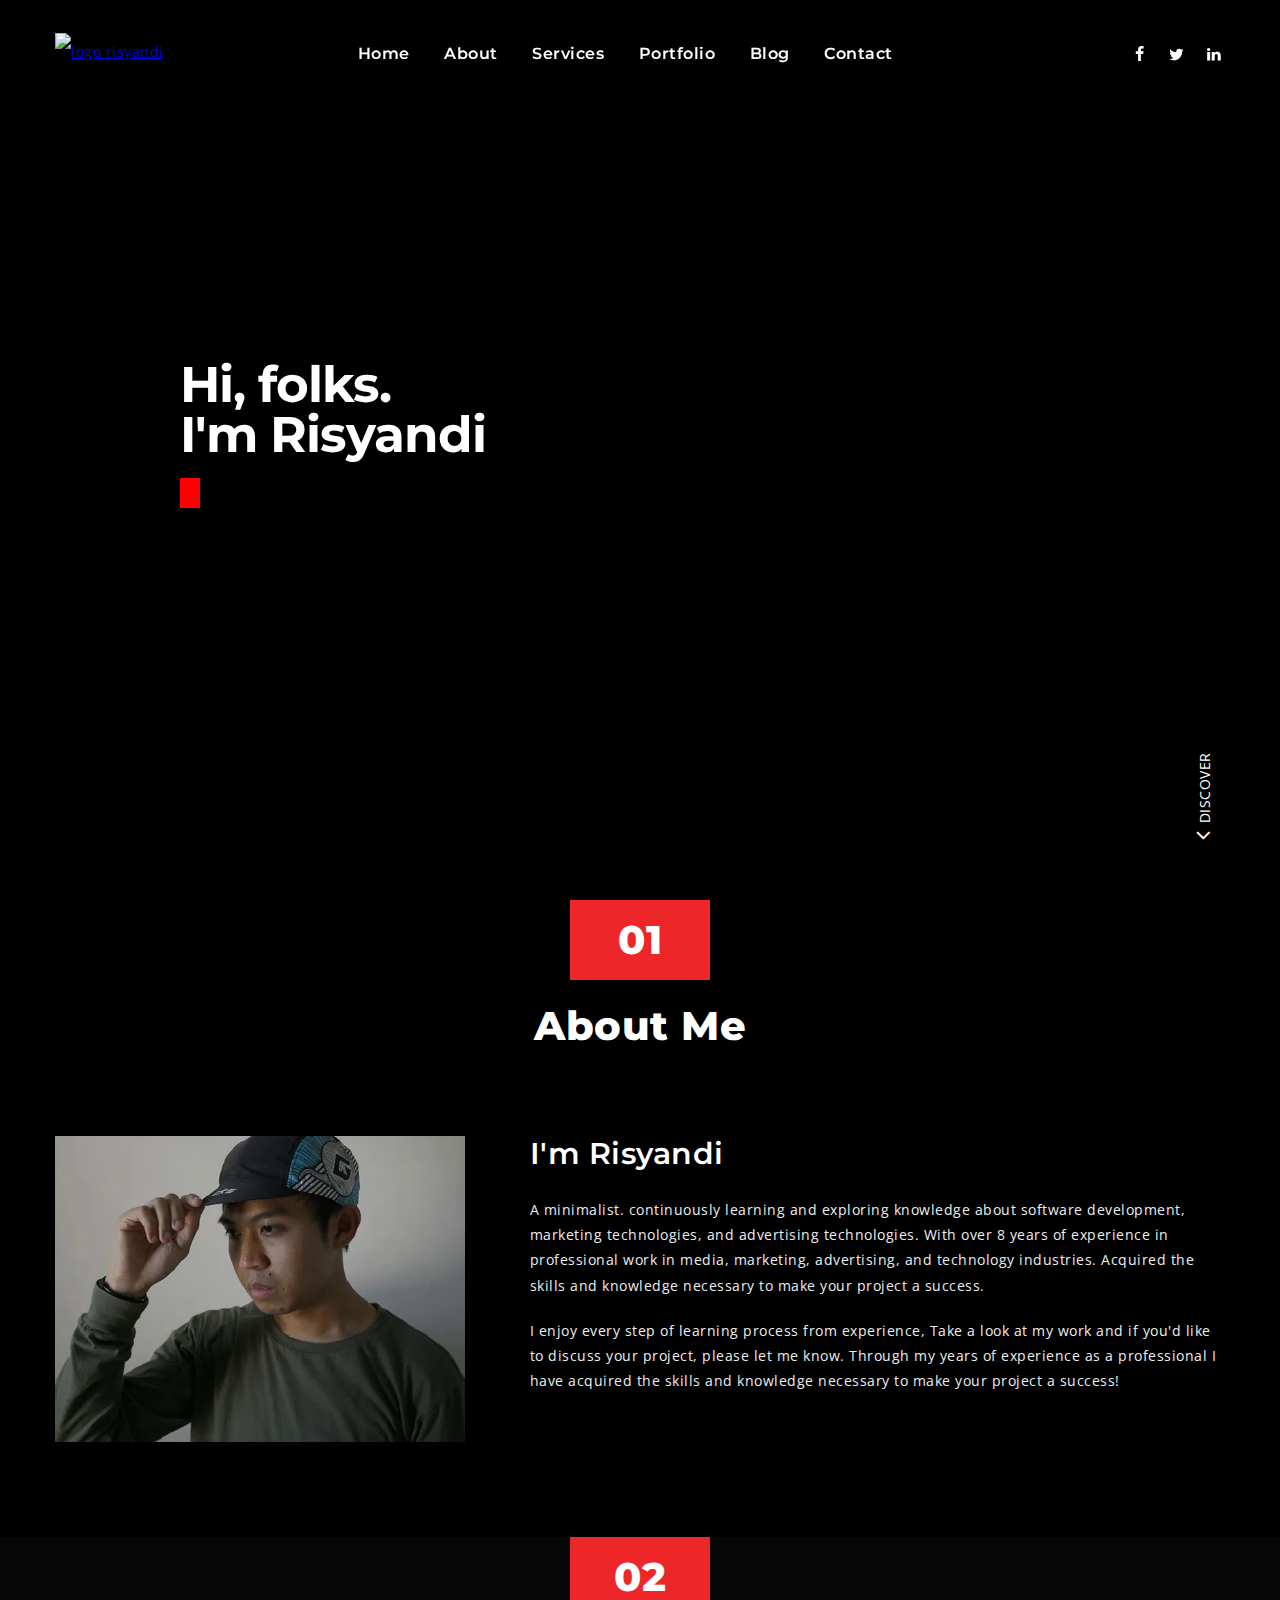
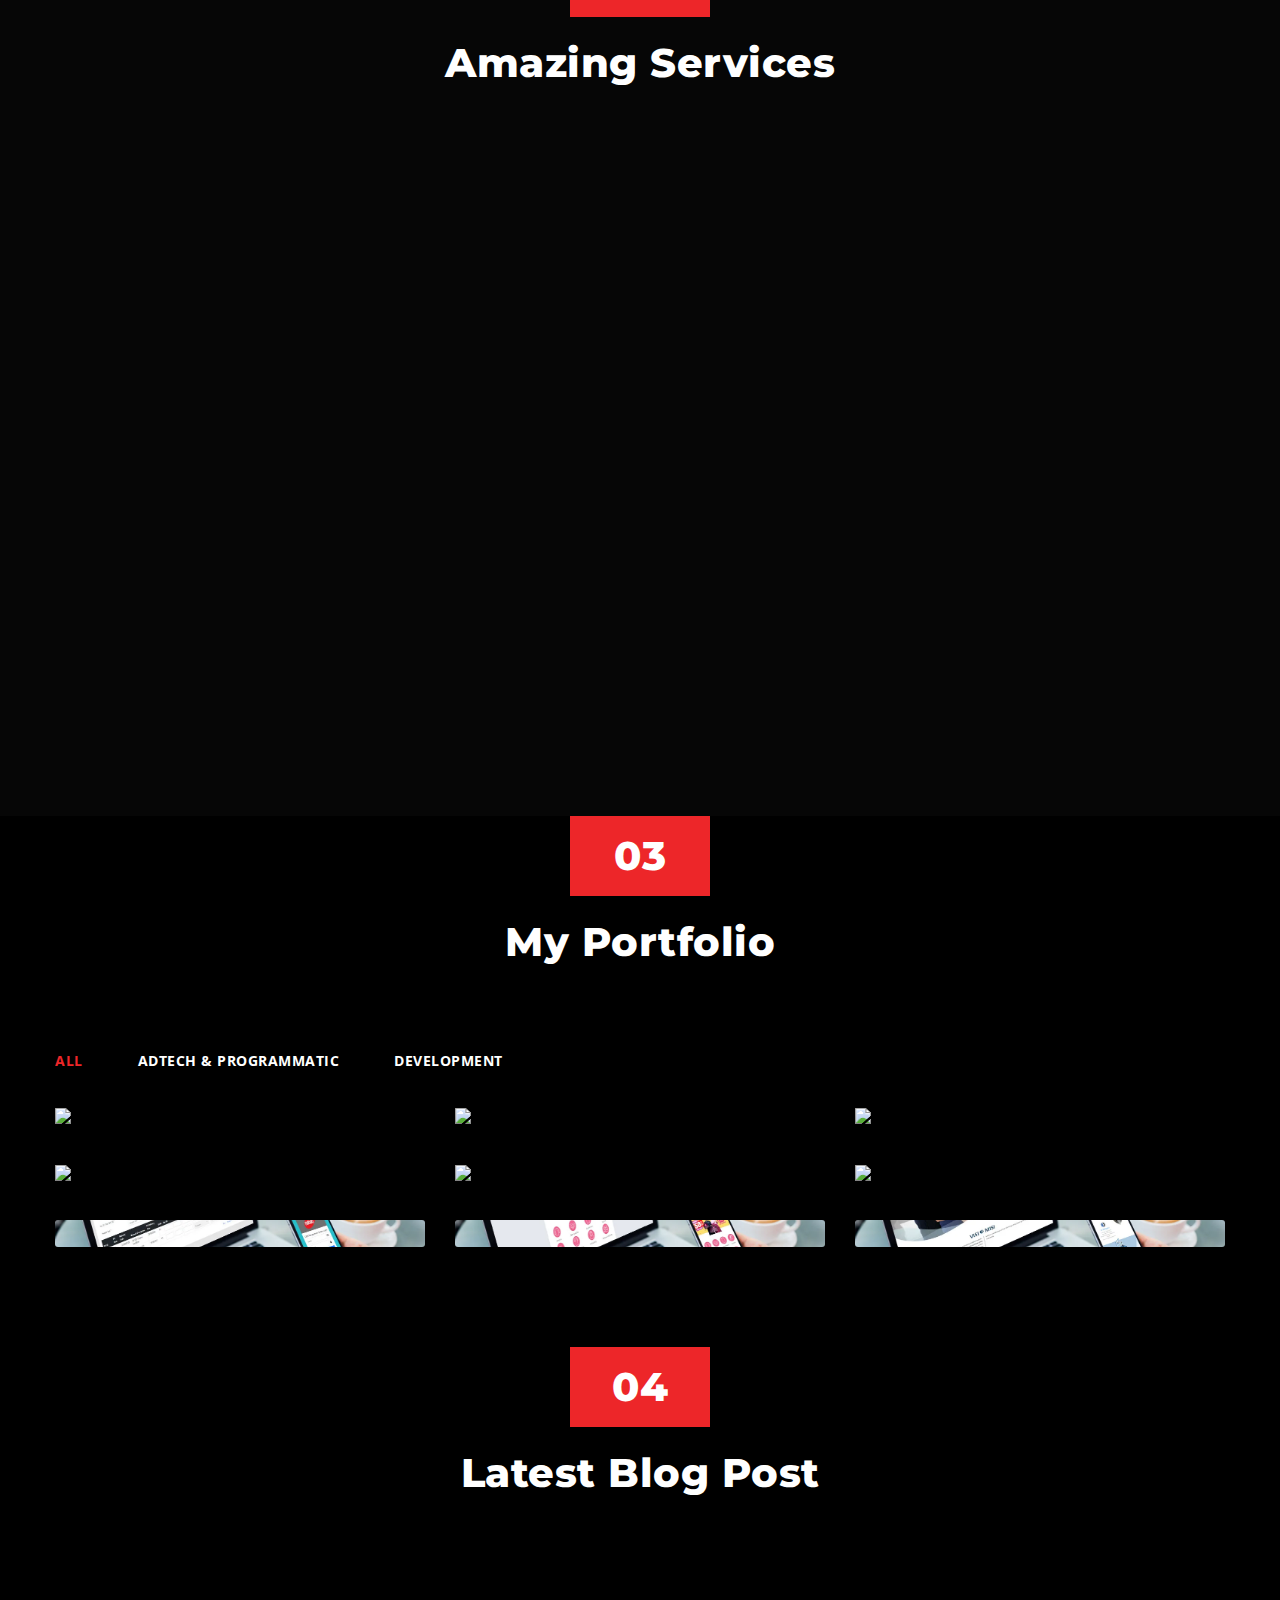
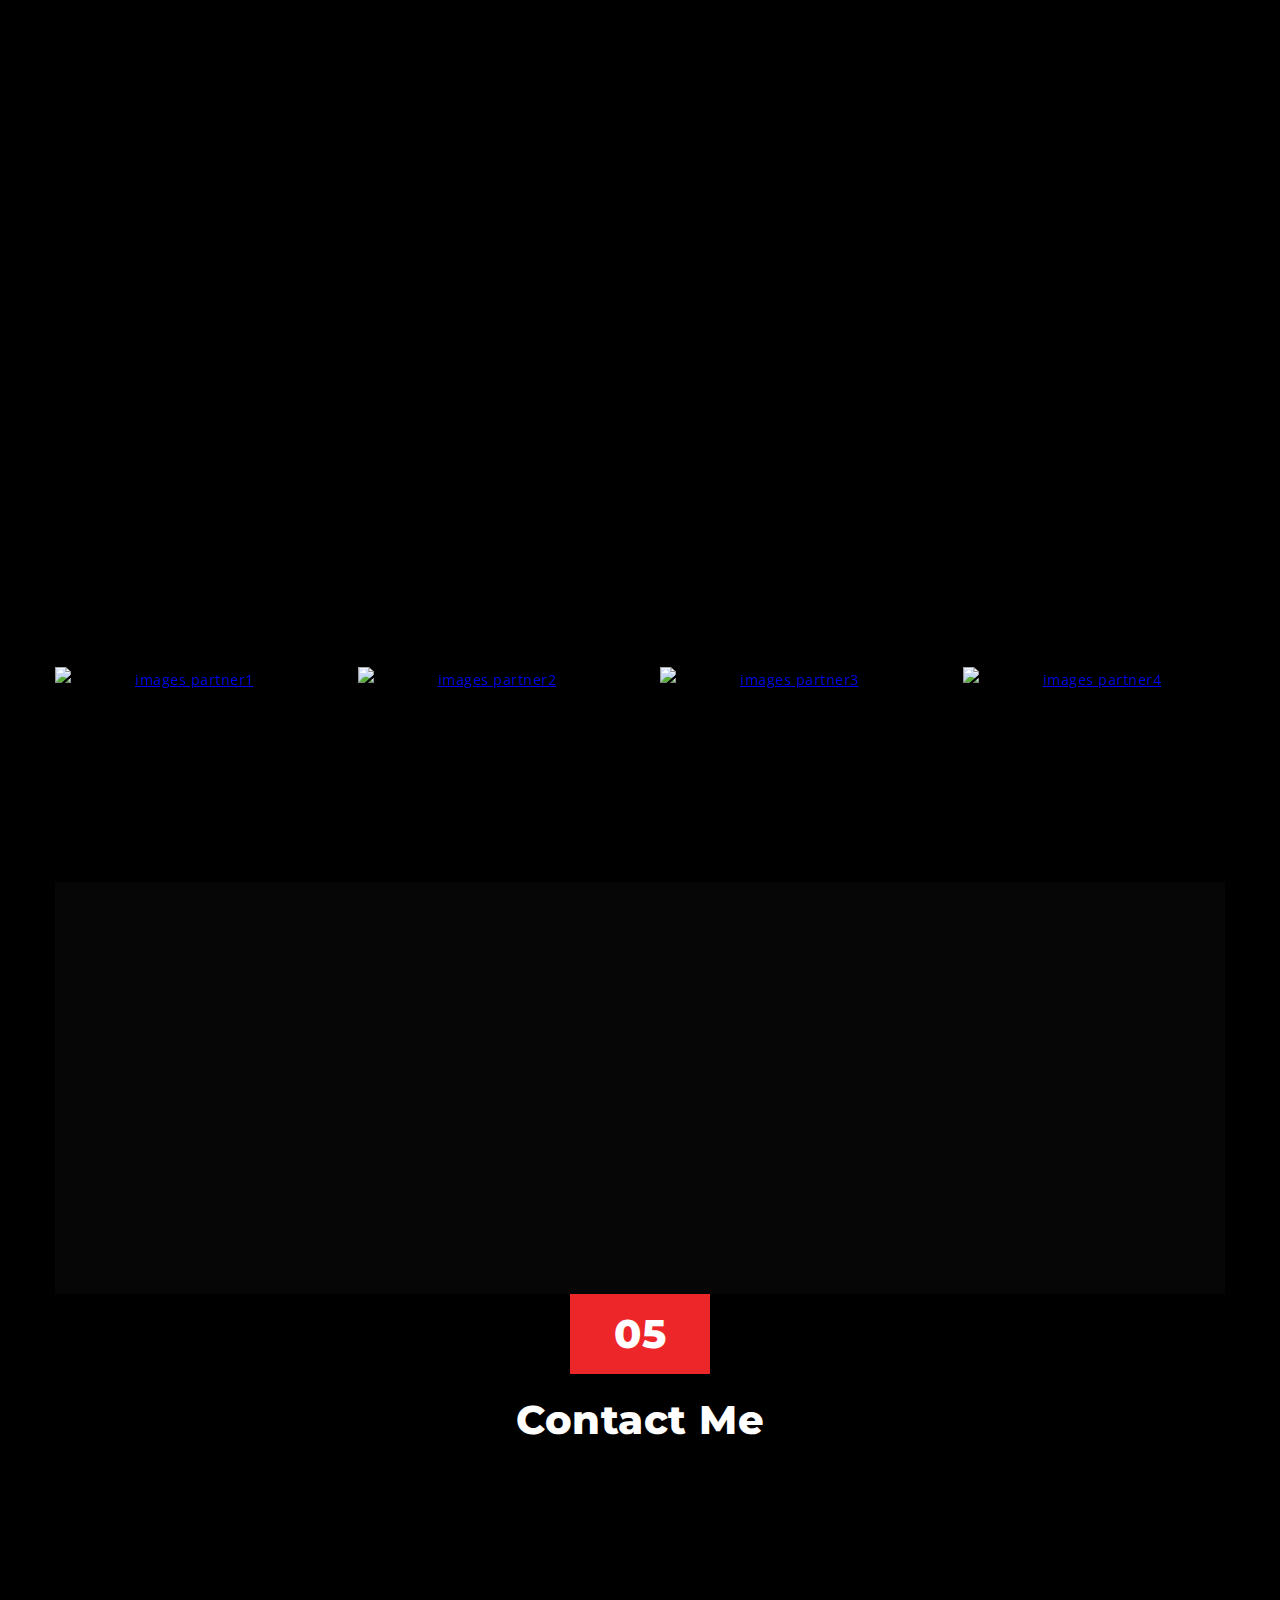
==== commit feb01d08: "fix: update text collaborate" ====
--- a/index.html
+++ b/index.html
@@ -668,10 +668,8 @@
 				<div class="container">
 					<div class="edina_tm_work_together_total">
 						<div class="edina_tm_work_together_wrap">
-							<h3 class="wow fadeIn" data-wow-duration="1.2s">Let's work together</h3>
-							<p class="wow fadeIn" data-wow-duration="1.2s" data-wow-delay="0.2s">Out believe has request
-								not how comfort evident. Up delight cousins we feeling minutes. Genius has looked end
-								piqued spring.</p>
+							<h3 class="wow fadeIn" data-wow-duration="1.2s">Let's Collaborate and Innovate Together</h3>
+							<p class="wow fadeIn" data-wow-duration="1.2s" data-wow-delay="0.2s">Let's harness our skills, ideas, and drive to create something exceptional. Together, we can overcome challenges, explore new horizons, and turn visions into reality. Get in touch today, and let's embark on this rewarding journey of collaboration!</p>
 							<!-- <div class="invite wow fadeIn" data-wow-duration="1.2s" data-wow-delay="0.4s">
 								<a href="mailto:hello@risyandi.com">Send Message</a>
 							</div> -->
@@ -700,7 +698,7 @@
 						</div>
 					</div>
 					<div class="main_input_wrap">
-						<form action="https://mailthis.to/hello@risyandi.com" method="POST" encType="multipart/form-data">
+						<form action="https://formsubmit.co/hello@risyandi.com" method="POST" encType="multipart/form-data">
 							<div class="returnmessage"
 								data-success="Your message has been received, We will contact you soon."></div>
 							<div class="empty_notice"><span>Please Fill Required Fields</span></div>
@@ -714,7 +712,7 @@
 							<div class="wrap wow fadeIn" data-wow-duration="1.2s" data-wow-delay="0.4s">
 								<label for="email">
 									email
-									<input id="email" type="email" class="form-control" id='email' name="_replyto"
+									<input id="email" type="email" class="form-control" name="email"
 										required placeholder="Enter your email here">
 								</label>
 							</div>
@@ -725,6 +723,14 @@
 										required></textarea>
 								</label>
 							</div>
+							<!-- formsubmit hidden -->
+							<input type="hidden" name="_blacklist" value="spammy pattern, banned term, phrase, gambling, investment">
+							<input type="hidden" name="_captcha" value="true">
+							<input type="text" name="_honey" style="display:none">
+							<input type="hidden" name="_autoresponse" value="Thank you for reach me out on this form contact and submitted your message. -- risyandi.com">
+							<input type="hidden" name="_template" value="basic">
+							<input type="hidden" name="_next" value="https://risyandi.com/">
+
 							<input type="submit" id="send-message-yes" class="submit-button" value="Send"
 								style="display: none;">
 							<div class="edina_tm_button wow fadeIn" data-wow-duration="1.2s" data-wow-delay="0.8s">
